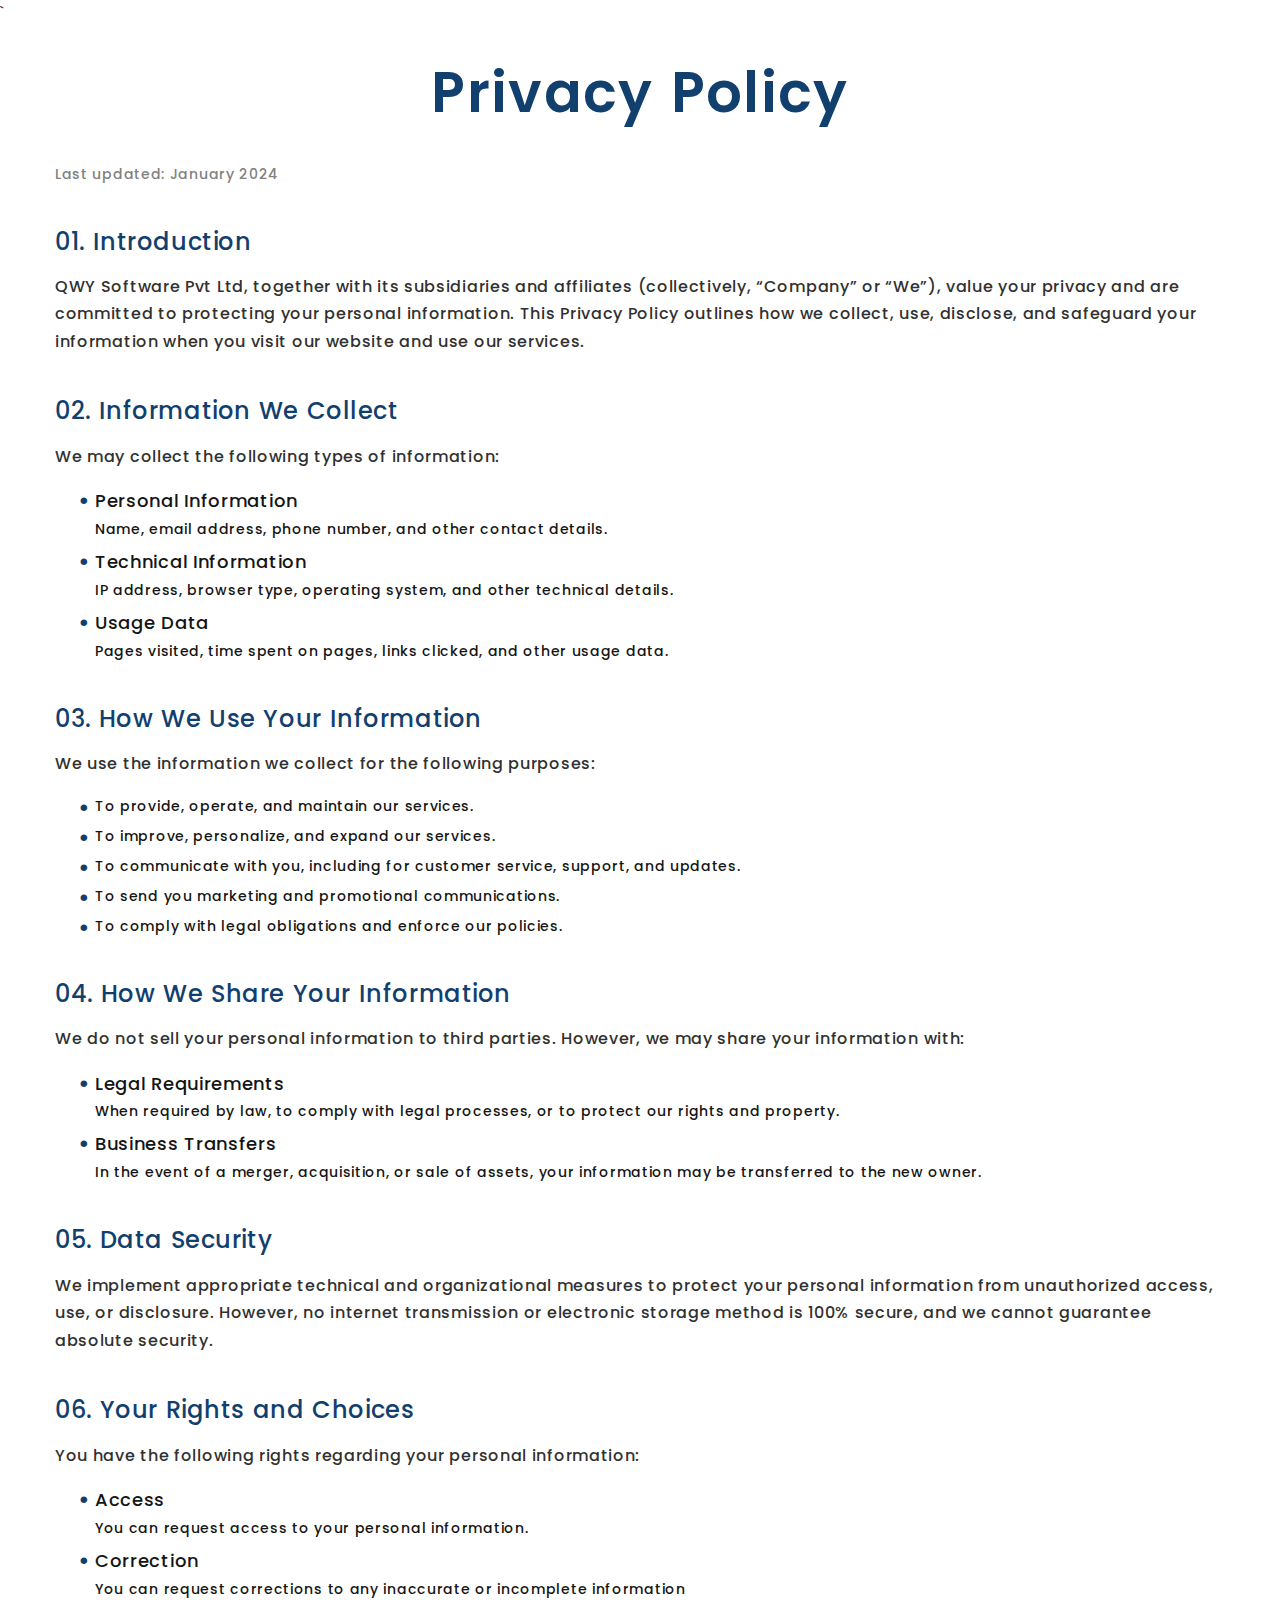
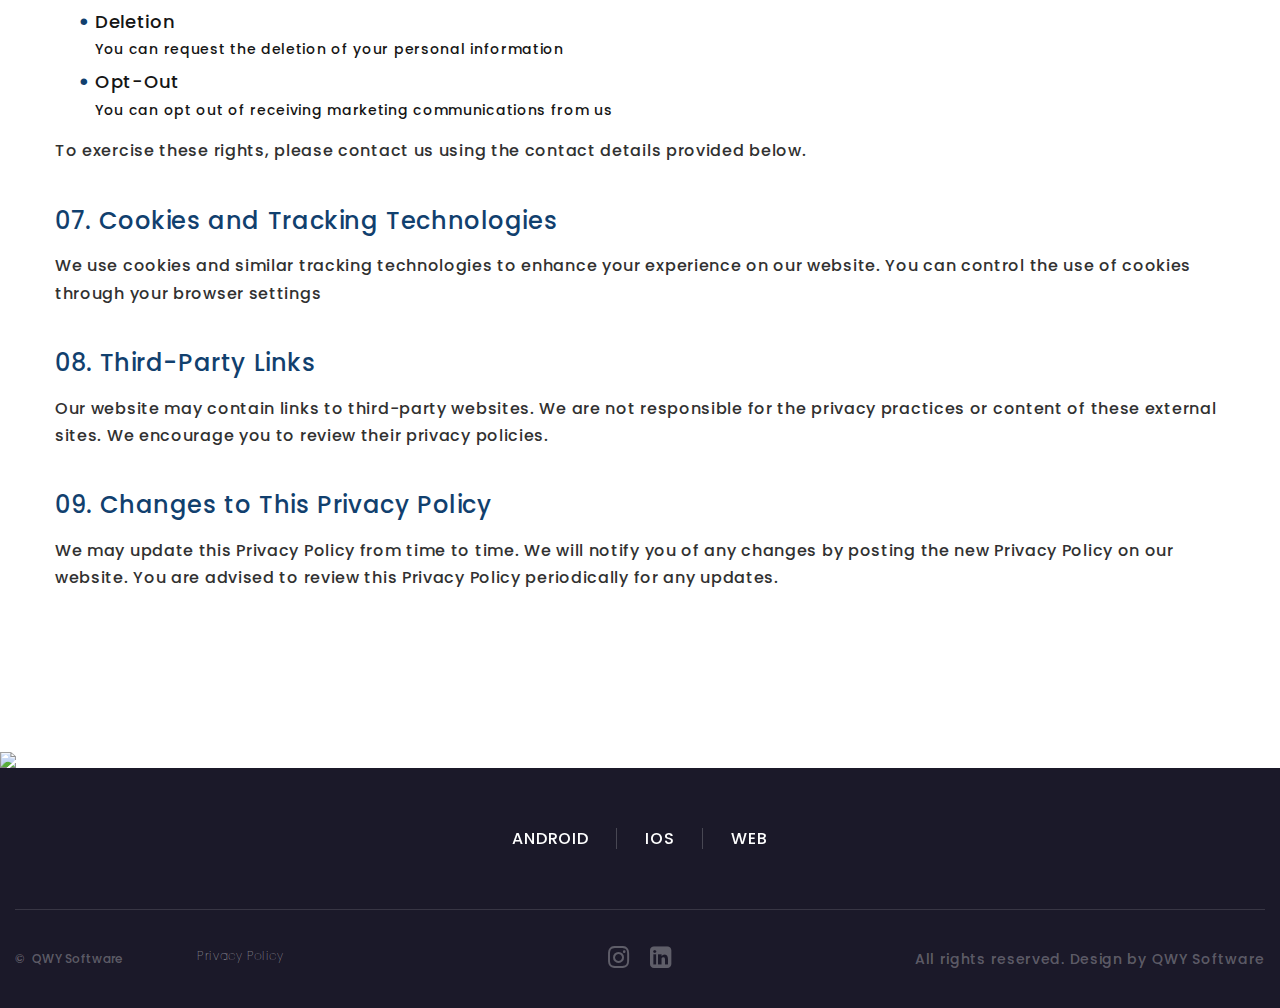
==== privacy_policy.html @ 1284432f "qwqer- Qwysoft website repo" ====
<head>
  <title>QWY Software</title>
  <meta name="format-detection" content="telephone=no">
  <meta name="viewport"
    content="width=device-width, height=device-height, initial-scale=1.0, maximum-scale=1.0, user-scalable=0">
  <meta http-equiv="X-UA-Compatible" content="IE=edge">
  <link rel="icon" href="images/icons/favicon.ico" type="image/x-icon">
  <meta charset="utf-8">
  <meta name="description"
    content="A leading software company in Trivandrum, Kerala, specializing in driver management software for efficient delivery applications. Trusted by QWQER India and delivering tailored solutions for your business.">
  `
  <meta name="keywords"
    content="Software Company in India,Software Company in Kerala, Software Company in Trivandrum, Software Company in Technopark, Software Company in Infopark, Qwy Technologies, Driver Management Software, Delivery Application Solutions, QWQER India, logistics software, efficient delivery management">
  <!-- Stylesheets-->
  <link rel="stylesheet" type="text/css"
    href="//fonts.googleapis.com/css?family=Poppins:400,500,600%7CTeko:300,400,500%7CMaven+Pro:500">
  <link rel="stylesheet" href="css/bootstrap.css">
  <link rel="stylesheet" href="css/fonts.css">
  <link rel="stylesheet" href="css/style.css">
  <link rel="stylesheet" href="css/privacy_policy.css">
  <script src="https://smtpjs.com/v3/smtp.js"></script>
  <base href="https://qwysoft.com/">

  <style>
    .ie-panel {
      display: none;
      background: #212121;
      padding: 10px 0;
      box-shadow: 3px 3px 5px 0 rgba(0, 0, 0, .3);
      clear: both;
      text-align: center;
      position: relative;
      z-index: 1;
    }

    html.ie-10 .ie-panel,
    html.lt-ie-10 .ie-panel {
      display: block;
    }
  </style>
</head>

<body>
  <div class="ie-panel"><a><img src="images/icons/Q.png" height="42" width="820" alt="QWYSoft"></a></div>
  <header class="section page-header">
    <!-- RD Navbar-->
    <div class="rd-navbar-wrap">
      <nav class="rd-navbar rd-navbar-classic" data-layout="rd-navbar-fixed" data-sm-layout="rd-navbar-fixed"
        data-md-layout="rd-navbar-fixed" data-md-device-layout="rd-navbar-fixed" data-lg-layout="rd-navbar-static"
        data-lg-device-layout="rd-navbar-fixed" data-xl-layout="rd-navbar-static"
        data-xl-device-layout="rd-navbar-static" data-xxl-layout="rd-navbar-static"
        data-xxl-device-layout="rd-navbar-static" data-lg-stick-up-offset="46px" data-xl-stick-up-offset="46px"
        data-xxl-stick-up-offset="46px" data-lg-stick-up="true" data-xl-stick-up="true" data-xxl-stick-up="true">
        <div class="rd-navbar-main-outer">
          <div class="rd-navbar-main">
            <!-- RD Navbar Panel-->
            <div class="rd-navbar-panel">
              <!-- RD Navbar Toggle-->
              <button class="rd-navbar-toggle" data-rd-navbar-toggle=".rd-navbar-nav-wrap"><span></span></button>
              <!-- RD Navbar Brand-->
              <div class="rd-navbar-brand"><a class="brand" href="https://qwysoft.com/"><img src="images/qwysoft.png" alt=""
                    style="width: auto; height: 40px;" /></a></div>
            </div>
            <div class="rd-navbar-main-element">
              <div class="rd-navbar-nav-wrap">
                <!-- RD Navbar Share-->
                <!-- <div class="rd-navbar-share fl-bigmug-line-share27" data-rd-navbar-toggle=".rd-navbar-share-list">
                      <ul class="list-inline rd-navbar-share-list">
                        <li class="rd-navbar-share-list-item"><a class="icon fa fa-facebook" href="#"></a></li>
                        <li class="rd-navbar-share-list-item"><a class="icon fa fa-twitter" href="#"></a></li>
                        <li class="rd-navbar-share-list-item"><a class="icon fa fa-google-plus" href="#"></a></li>
                        <li class="rd-navbar-share-list-item"><a class="icon fa fa-instagram" href="#"></a></li>
                      </ul>
                    </div> -->
                <ul class="rd-navbar-nav">
                  <li class="rd-nav-item"><a class="rd-nav-link" href="#home">Home</a></li>
                  <li class="rd-nav-item"><a class="rd-nav-link" href="#services">Services</a></li>
                  <li class="rd-nav-item"><a class="rd-nav-link" href="#solutions">Solutions</a></li>
                  <!-- <li class="rd-nav-item"><a class="rd-nav-link" href="#team">Team</a></li> -->
                  <li class="rd-nav-item"><a class="rd-nav-link" href="#gallery">Gallery</a></li>
                  <li class="rd-nav-item"><a class="rd-nav-link" href="#contact-us">Contact us</a></li>
                </ul>
              </div>
            </div>
          </div>
        </div>
      </nav>
    </div>
  </header>

  <section id="privacy_policy" class="privacy_policy container">
    <div class="header">
      <h3> Privacy Policy</h3>
    </div>
    <div class="last_update">
      <p>Last updated: January 2024</p>
    </div>
    <div class="sub_content">
      <div class="sub_heading">
        <h3>01. Introduction</h3>
      </div>

      <div class="content_body">
        <p>QWY Software Pvt Ltd, together with its subsidiaries and affiliates (collectively, “Company” or “We”), value
          your privacy and are committed to protecting your personal information. This Privacy Policy outlines how we
          collect, use, disclose, and safeguard your information when you visit our website and use our services. </p>
      </div>
    </div>




    <div class="sub_content">
      <div class="sub_heading">
        <h3>02. Information We Collect</h3>
      </div>

      <div class="content_body">
        <p>We may collect the following types of information: </p>
        <ul class="custom-list">
          <li ><span class="li_head">Personal Information</span>
            <ul>
              <li>Name, email address, phone number, and other contact details.</li>
            </ul>
          </li>
          <li ><span class="li_head">Technical Information</span>
            <ul>
              <li>IP address, browser type, operating system, and other technical details.</li>
            </ul>
          </li>
          <li><span  class="li_head">Usage Data</span>
            <ul>
              <li>Pages visited, time spent on pages, links clicked, and other usage data.</li>
            </ul>
          </li>
        </ul>

      </div>
    </div>




    <div class="sub_content">
      <div class="sub_heading">
        <h3>03. How We Use Your Information </h3>
      </div>

      <div class="content_body">
        <p>We use the information we collect for the following purposes: </p>
        <ul class="custom-list">
          <li class="dot"> To provide, operate, and maintain our services. 
          </li>
          <li class="dot">To improve, personalize, and expand our services. 
          </li>
          <li class="dot">To communicate with you, including for customer service, support, and updates. 
          </li>
          <li class="dot">
            To send you marketing and promotional communications. 
          </li>
          <li class="dot">
            To comply with legal obligations and enforce our policies. 
          </li>
        </ul>

      </div>
    </div>

    <div class="sub_content">
      <div class="sub_heading">
        <h3>04. How We Share Your Information </h3>
      </div>

      <div class="content_body">
        <p>We do not sell your personal information to third parties. However, we may share your information with:  </p>
        <ul class="custom-list">
          <li><span class="li_head">Legal Requirements</span>
            <ul>
              <li>When required by law, to comply with legal processes, or to protect our rights and property. </li>
            </ul>
          </li>
          <li><span class="li_head">Business Transfers</span>
            <ul>
              <li>In the event of a merger, acquisition, or sale of assets, your information may be transferred to the
                new owner.</li>
            </ul>
          </li>
        </ul>

      </div>
    </div>


    <div class="sub_content">
      <div class="sub_heading">
        <h3>05. Data Security</h3>
      </div>

      <div class="content_body">
        <p>We implement appropriate technical and organizational measures to protect your personal information from
          unauthorized access, use, or disclosure. However, no internet transmission or electronic storage method is
          100% secure, and we cannot guarantee absolute security.  </p>
      </div>
    </div>

    <div class="sub_content">
      <div class="sub_heading">
        <h3>06. Your Rights and Choices </h3>
      </div>

      <div class="content_body">
        <p>You have the following rights regarding your personal information:  </p>
        <ul class="custom-list">
          <li><span class="li_head">Access</span>
            <ul>
              <li>You can request access to your personal information. </li>
            </ul>
          </li>
          <li><span class="li_head">Correction</span>
            <ul>
              <li>You can request corrections to any inaccurate or incomplete information</li>
            </ul>
          </li>

          <li><span class="li_head">Deletion</span>
            <ul>
              <li>You can request the deletion of your personal information</li>
            </ul>
          </li>

          <li><span class="li_head">Opt-Out</span>
            <ul>
              <li>You can opt out of receiving marketing communications from us</li>
            </ul>
          </li>
        </ul>
        <p>To exercise these rights, please contact us using the contact details provided below.  </p>


      </div>
    </div>

    <div class="sub_content">
      <div class="sub_heading">
        <h3>07. Cookies and Tracking Technologies</h3>
      </div>

      <div class="content_body">
        <p>We use cookies and similar tracking technologies to enhance your experience on our website. You can control
          the use of cookies through your browser settings </p>
      </div>
    </div>

    <div class="sub_content">
      <div class="sub_heading">
        <h3>08. Third-Party Links</h3>
      </div>

      <div class="content_body">
        <p>Our website may contain links to third-party websites. We are not responsible for the privacy practices or
          content of these external sites. We encourage you to review their privacy policies. </p>
      </div>
    </div>

    <div class="sub_content">
      <div class="sub_heading">
        <h3>09. Changes to This Privacy Policy </h3>
      </div>

      <div class="content_body">
        <p>We may update this Privacy Policy from time to time. We will notify you of any changes by posting the new
          Privacy Policy on our website. You are advised to review this Privacy Policy periodically for any updates.</p>
      </div>
    </div>
  </section>


















  <!-- RD Google Map-->
  <section class="section section-fluid mar">
    <!-- Google Map-->
    <section class="section mar">
      <div class="google-map-container" data-center="6036 Richmond hwy., Alexandria, VA, 2230" data-zoom="5"
        data-styles="[{&quot;featureType&quot;:&quot;administrative&quot;,&quot;elementType&quot;:&quot;labels.text.fill&quot;,&quot;stylers&quot;:[{&quot;color&quot;:&quot;#444444&quot;}]},{&quot;featureType&quot;:&quot;landscape&quot;,&quot;elementType&quot;:&quot;all&quot;,&quot;stylers&quot;:[{&quot;color&quot;:&quot;#f2f2f2&quot;}]},{&quot;featureType&quot;:&quot;poi&quot;,&quot;elementType&quot;:&quot;all&quot;,&quot;stylers&quot;:[{&quot;visibility&quot;:&quot;off&quot;}]},{&quot;featureType&quot;:&quot;poi.business&quot;,&quot;elementType&quot;:&quot;geometry.fill&quot;,&quot;stylers&quot;:[{&quot;visibility&quot;:&quot;on&quot;}]},{&quot;featureType&quot;:&quot;road&quot;,&quot;elementType&quot;:&quot;all&quot;,&quot;stylers&quot;:[{&quot;saturation&quot;:-100},{&quot;lightness&quot;:45}]},{&quot;featureType&quot;:&quot;road.highway&quot;,&quot;elementType&quot;:&quot;all&quot;,&quot;stylers&quot;:[{&quot;visibility&quot;:&quot;simplified&quot;}]},{&quot;featureType&quot;:&quot;road.arterial&quot;,&quot;elementType&quot;:&quot;labels.icon&quot;,&quot;stylers&quot;:[{&quot;visibility&quot;:&quot;off&quot;}]},{&quot;featureType&quot;:&quot;transit&quot;,&quot;elementType&quot;:&quot;all&quot;,&quot;stylers&quot;:[{&quot;visibility&quot;:&quot;off&quot;}]},{&quot;featureType&quot;:&quot;water&quot;,&quot;elementType&quot;:&quot;all&quot;,&quot;stylers&quot;:[{&quot;color&quot;:&quot;#b4d4e1&quot;},{&quot;visibility&quot;:&quot;on&quot;}]}]">
        <!-- <div class="google-map"></div> -->
        <ul class="google-map-markers">
          <img src="./images/solutions/map.png">
          <!-- <li data-location="6036 Richmond hwy., Alexandria, VA, 2230" data-description="6036 Richmond hwy., Alexandria, VA, 2230" data-icon="images/gmap_marker.png" data-icon-active="images/gmap_marker_active.png"></li> -->
        </ul>
      </div>
    </section>
  </section>


  <!-- Page Footer-->
  <footer class="section section-fluid footer-minimal context-dark">
    <div class="bg-gray-15">
      <div class="container-fluid">
        <div class="footer-minimal-inset oh">
          <ul class="footer-list-category-2">
            <li><a href="https://play.google.com/store/apps/details?id=com.qwqer.customer&pcampaignid=web_share"
                target="_blank">Android</a></li>
            <li><a href="https://apps.apple.com/in/app/qwqer-delivery-service/id1521263515" target="_blank">IOS</a></li>
            <li><a href="https://customer.qwqer.in/home" target="_blank">WEB</a></li>
          </ul>
        </div>
        <div class="footer-minimal-bottom-panel text-sm-left">
          <div class="row row-10 align-items-md-center">
            <div class="col-sm-6 col-md-4 text-sm-right text-md-center">
              <div>
                <ul class="list-inline list-inline-sm footer-social-list-2">
                  <!-- <li><a class="icon fa fa-facebook" href="#"></a></li> -->
                  <!-- <li><a class="icon fa fa-twitter" href="#"></a></li> -->
                  <!-- <li><a class="icon fa fa-google-plus" href="#"></a></li> -->
                  <li><a class="icon fa fa-instagram" href="https://www.instagram.com/qwy_software/?hl=en"
                      style="font-size: 25px;" target="_blank"></a></li>
                  <li><a class="icon fa fa-linkedin-square"
                      href="https://www.linkedin.com/company/qwy-software-pvt-ltd/" style="font-size: 25px;"
                      target="_blank"></a></li>
                </ul>
              </div>
            </div>
            <div class="col-sm-6 col-md-4 order-sm-first ">
              <!-- Rights-->
              <div class="d-flex polic">
                <p class="rights min_wid"><span>&copy;&nbsp;</span><span class="copyright-year"></span> <span>QWY
                    Software</span>
                </p>
                <a href="#privacy_policy" class="policy min_wid"> <span>Privacy Policy</span>
                </a>
              </div>
            </div>
            <div class="col-sm-6 col-md-4 text-md-right"><span>All rights reserved.</span> <span>Design&nbsp;by&nbsp;<a
                  href="">QWY Software</a></span>
            </div>
          </div>
        </div>
      </div>
    </div>
  </footer>

  <div class="modal fade" id="modalCta" tabindex="-1" role="dialog" aria-hidden="true">
    <div class="modal-dialog" role="document">
      <div class="modal-content">
        <div class="modal-header">
          <h4>Contact Us</h4>
          <button class="close" type="button" data-dismiss="modal" aria-label="Close"><span
              aria-hidden="true">×</span></button>
        </div>
        <div class="modal-body">
          <form class="rd-form rd-form-variant-2 rd-mailform" data-form-output="form-output-global"
            data-form-type="contact-modal" method="post" action="bat/rd-mailform.php">
            <div class="row row-14 gutters-14">
              <div class="col-12">
                <div class="form-wrap">
                  <input class="form-input" id="contact-modal-name" type="text" name="name"
                    data-constraints="@Required">
                  <label class="form-label" for="contact-modal-name">Your Name</label>
                </div>
              </div>
              <div class="col-12">
                <div class="form-wrap">
                  <input class="form-input" id="contact-modal-email" type="email" name="email"
                    data-constraints="@Email @Required">
                  <label class="form-label" for="contact-modal-email">E-mail</label>
                </div>
              </div>
              <div class="col-12">
                <div class="form-wrap">
                  <input class="form-input" id="contact-modal-phone" type="text" name="phone"
                    data-constraints="@Numeric">
                  <label class="form-label" for="contact-modal-phone">Phone</label>
                </div>
              </div>
              <div class="col-12">
                <div class="form-wrap">
                  <label class="form-label" for="contact-modal-message">Message</label>
                  <textarea class="form-input textarea-lg" id="contact-modal-message" name="message"
                    data-constraints="@Required"></textarea>
                </div>
              </div>
            </div>
            <button class="button button-primary button-pipaluk" type="submit">Send Message</button>
          </form>
        </div>
      </div>
    </div>
  </div>
  </div>

  <!-- Global Mailform Output-->
  <div class="snackbars" id="form-output-global"></div>
  <!-- Javascript-->
  <script src="js/core.min.js"></script>
  <script src="js/script.js"></script>
</body>
---- css/fonts.css ----
/*
*
* Fonts
*//*
*
* Font Awesome Icons 4.7.0
* --------------------------------------------------
*/@font-face {	font-family: 'FontAwesome';	src: url("../fonts/fontawesome-webfont.eot?v=4.7.0");	src: url("../fonts/fontawesome-webfont.eot?#iefix&v=4.7.0") format("embedded-opentype"), url("../fonts/fontawesome-webfont.woff2?v=4.7.0") format("woff2"), url("../fonts/fontawesome-webfont.woff?v=4.7.0") format("woff"), url("../fonts/fontawesome-webfont.ttf?v=4.7.0") format("truetype"), url("../fonts/fontawesome-webfont.svg?v=4.7.0#fontawesomeregular") format("svg");	font-weight: normal;	font-style: normal;}.fa {	display: inline-block;	font-family: 'FontAwesome';	font-size: inherit;	text-rendering: auto;	-webkit-font-smoothing: antialiased;	-moz-osx-font-smoothing: grayscale;}[class*='fa-']:before {	font-weight: 400;	font-family: 'FontAwesome';}/* makes the font 33% larger relative to the icon container */.fa-lg {	font-size: 1.33333333em;	line-height: 0.75em;	vertical-align: -15%;}.fa-2x {	font-size: 2em;}.fa-3x {	font-size: 3em;}.fa-4x {	font-size: 4em;}.fa-5x {	font-size: 5em;}.fa-fw {	width: 1.28571429em;	text-align: center;}.fa-ul {	padding-left: 0;	margin-left: 2.14285714em;	list-style-type: none;}.fa-ul > li {	position: relative;}.fa-li {	position: absolute;	left: -2.14285714em;	width: 2.14285714em;	top: 0.14285714em;	text-align: center;}.fa-li.fa-lg {	left: -1.85714286em;}.fa-border {	padding: .2em .25em .15em;	border: solid 0.08em #eeeeee;	border-radius: .1em;}.fa-pull-left {	float: left;}.fa-pull-right {	float: right;}.fa.fa-pull-left {	margin-right: .3em;}.fa.fa-pull-right {	margin-left: .3em;}/* Deprecated as of 4.4.0 */.pull-right {	float: right;}.pull-left {	float: left;}.fa.pull-left {	margin-right: .3em;}.fa.pull-right {	margin-left: .3em;}.fa-spin {	-webkit-animation: fa-spin 2s infinite linear;	animation: fa-spin 2s infinite linear;}.fa-pulse {	-webkit-animation: fa-spin 1s infinite steps(8);	animation: fa-spin 1s infinite steps(8);}@-webkit-keyframes fa-spin {	0% {		-webkit-transform: rotate(0deg);		transform: rotate(0deg);	}	100% {		-webkit-transform: rotate(359deg);		transform: rotate(359deg);	}}@keyframes fa-spin {	0% {		-webkit-transform: rotate(0deg);		transform: rotate(0deg);	}	100% {		-webkit-transform: rotate(359deg);		transform: rotate(359deg);	}}.fa-rotate-90 {	-ms-filter: "progid:DXImageTransform.Microsoft.BasicImage(rotation=1)";	-webkit-transform: rotate(90deg);	-ms-transform: rotate(90deg);	transform: rotate(90deg);}.fa-rotate-180 {	-ms-filter: "progid:DXImageTransform.Microsoft.BasicImage(rotation=2)";	-webkit-transform: rotate(180deg);	-ms-transform: rotate(180deg);	transform: rotate(180deg);}.fa-rotate-270 {	-ms-filter: "progid:DXImageTransform.Microsoft.BasicImage(rotation=3)";	-webkit-transform: rotate(270deg);	-ms-transform: rotate(270deg);	transform: rotate(270deg);}.fa-flip-horizontal {	-ms-filter: "progid:DXImageTransform.Microsoft.BasicImage(rotation=0, mirror=1)";	-webkit-transform: scale(-1, 1);	-ms-transform: scale(-1, 1);	transform: scale(-1, 1);}.fa-flip-vertical {	-ms-filter: "progid:DXImageTransform.Microsoft.BasicImage(rotation=2, mirror=1)";	-webkit-transform: scale(1, -1);	-ms-transform: scale(1, -1);	transform: scale(1, -1);}:root .fa-rotate-90,:root .fa-rotate-180,:root .fa-rotate-270,:root .fa-flip-horizontal,:root .fa-flip-vertical {	filter: none;}.fa-stack {	position: relative;	display: inline-block;	width: 2em;	height: 2em;	line-height: 2em;	vertical-align: middle;}.fa-stack-1x,.fa-stack-2x {	position: absolute;	left: 0;	width: 100%;	text-align: center;}.fa-stack-1x {	line-height: inherit;}.fa-stack-2x {	font-size: 2em;}.fa-inverse {	color: #ffffff;}/* Font Awesome uses the Unicode Private Use Area (PUA) to ensure screen
   readers do not read off random characters that represent icons */.fa-glass:before {	content: "\f000";}.fa-music:before {	content: "\f001";}.fa-search:before {	content: "\f002";}.fa-envelope-o:before {	content: "\f003";}.fa-heart:before {	content: "\f004";}.fa-star:before {	content: "\f005";}.fa-star-o:before {	content: "\f006";}.fa-user:before {	content: "\f007";}.fa-film:before {	content: "\f008";}.fa-th-large:before {	content: "\f009";}.fa-th:before {	content: "\f00a";}.fa-th-list:before {	content: "\f00b";}.fa-check:before {	content: "\f00c";}.fa-remove:before,.fa-close:before,.fa-times:before {	content: "\f00d";}.fa-search-plus:before {	content: "\f00e";}.fa-search-minus:before {	content: "\f010";}.fa-power-off:before {	content: "\f011";}.fa-signal:before {	content: "\f012";}.fa-gear:before,.fa-cog:before {	content: "\f013";}.fa-trash-o:before {	content: "\f014";}.fa-home:before {	content: "\f015";}.fa-file-o:before {	content: "\f016";}.fa-clock-o:before {	content: "\f017";}.fa-road:before {	content: "\f018";}.fa-download:before {	content: "\f019";}.fa-arrow-circle-o-down:before {	content: "\f01a";}.fa-arrow-circle-o-up:before {	content: "\f01b";}.fa-inbox:before {	content: "\f01c";}.fa-play-circle-o:before {	content: "\f01d";}.fa-rotate-right:before,.fa-repeat:before {	content: "\f01e";}.fa-refresh:before {	content: "\f021";}.fa-list-alt:before {	content: "\f022";}.fa-lock:before {	content: "\f023";}.fa-flag:before {	content: "\f024";}.fa-headphones:before {	content: "\f025";}.fa-volume-off:before {	content: "\f026";}.fa-volume-down:before {	content: "\f027";}.fa-volume-up:before {	content: "\f028";}.fa-qrcode:before {	content: "\f029";}.fa-barcode:before {	content: "\f02a";}.fa-tag:before {	content: "\f02b";}.fa-tags:before {	content: "\f02c";}.fa-book:before {	content: "\f02d";}.fa-bookmark:before {	content: "\f02e";}.fa-print:before {	content: "\f02f";}.fa-camera:before {	content: "\f030";}.fa-font:before {	content: "\f031";}.fa-bold:before {	content: "\f032";}.fa-italic:before {	content: "\f033";}.fa-text-height:before {	content: "\f034";}.fa-text-width:before {	content: "\f035";}.fa-align-left:before {	content: "\f036";}.fa-align-center:before {	content: "\f037";}.fa-align-right:before {	content: "\f038";}.fa-align-justify:before {	content: "\f039";}.fa-list:before {	content: "\f03a";}.fa-dedent:before,.fa-outdent:before {	content: "\f03b";}.fa-indent:before {	content: "\f03c";}.fa-video-camera:before {	content: "\f03d";}.fa-photo:before,.fa-image:before,.fa-picture-o:before {	content: "\f03e";}.fa-pencil:before {	content: "\f040";}.fa-map-marker:before {	content: "\f041";}.fa-adjust:before {	content: "\f042";}.fa-tint:before {	content: "\f043";}.fa-edit:before,.fa-pencil-square-o:before {	content: "\f044";}.fa-share-square-o:before {	content: "\f045";}.fa-check-square-o:before {	content: "\f046";}.fa-arrows:before {	content: "\f047";}.fa-step-backward:before {	content: "\f048";}.fa-fast-backward:before {	content: "\f049";}.fa-backward:before {	content: "\f04a";}.fa-play:before {	content: "\f04b";}.fa-pause:before {	content: "\f04c";}.fa-stop:before {	content: "\f04d";}.fa-forward:before {	content: "\f04e";}.fa-fast-forward:before {	content: "\f050";}.fa-step-forward:before {	content: "\f051";}.fa-eject:before {	content: "\f052";}.fa-chevron-left:before {	content: "\f053";}.fa-chevron-right:before {	content: "\f054";}.fa-plus-circle:before {	content: "\f055";}.fa-minus-circle:before {	content: "\f056";}.fa-times-circle:before {	content: "\f057";}.fa-check-circle:before {	content: "\f058";}.fa-question-circle:before {	content: "\f059";}.fa-info-circle:before {	content: "\f05a";}.fa-crosshairs:before {	content: "\f05b";}.fa-times-circle-o:before {	content: "\f05c";}.fa-check-circle-o:before {	content: "\f05d";}.fa-ban:before {	content: "\f05e";}.fa-arrow-left:before {	content: "\f060";}.fa-arrow-right:before {	content: "\f061";}.fa-arrow-up:before {	content: "\f062";}.fa-arrow-down:before {	content: "\f063";}.fa-mail-forward:before,.fa-share:before {	content: "\f064";}.fa-expand:before {	content: "\f065";}.fa-compress:before {	content: "\f066";}.fa-plus:before {	content: "\f067";}.fa-minus:before {	content: "\f068";}.fa-asterisk:before {	content: "\f069";}.fa-exclamation-circle:before {	content: "\f06a";}.fa-gift:before {	content: "\f06b";}.fa-leaf:before {	content: "\f06c";}.fa-fire:before {	content: "\f06d";}.fa-eye:before {	content: "\f06e";}.fa-eye-slash:before {	content: "\f070";}.fa-warning:before,.fa-exclamation-triangle:before {	content: "\f071";}.fa-plane:before {	content: "\f072";}.fa-calendar:before {	content: "\f073";}.fa-random:before {	content: "\f074";}.fa-comment:before {	content: "\f075";}.fa-magnet:before {	content: "\f076";}.fa-chevron-up:before {	content: "\f077";}.fa-chevron-down:before {	content: "\f078";}.fa-retweet:before {	content: "\f079";}.fa-shopping-cart:before {	content: "\f07a";}.fa-folder:before {	content: "\f07b";}.fa-folder-open:before {	content: "\f07c";}.fa-arrows-v:before {	content: "\f07d";}.fa-arrows-h:before {	content: "\f07e";}.fa-bar-chart-o:before,.fa-bar-chart:before {	content: "\f080";}.fa-twitter-square:before {	content: "\f081";}.fa-facebook-square:before {	content: "\f082";}.fa-camera-retro:before {	content: "\f083";}.fa-key:before {	content: "\f084";}.fa-gears:before,.fa-cogs:before {	content: "\f085";}.fa-comments:before {	content: "\f086";}.fa-thumbs-o-up:before {	content: "\f087";}.fa-thumbs-o-down:before {	content: "\f088";}.fa-star-half:before {	content: "\f089";}.fa-heart-o:before {	content: "\f08a";}.fa-sign-out:before {	content: "\f08b";}.fa-linkedin-square:before {	content: "\f08c";}.fa-thumb-tack:before {	content: "\f08d";}.fa-external-link:before {	content: "\f08e";}.fa-sign-in:before {	content: "\f090";}.fa-trophy:before {	content: "\f091";}.fa-github-square:before {	content: "\f092";}.fa-upload:before {	content: "\f093";}.fa-lemon-o:before {	content: "\f094";}.fa-phone:before {	content: "\f095";}.fa-square-o:before {	content: "\f096";}.fa-bookmark-o:before {	content: "\f097";}.fa-phone-square:before {	content: "\f098";}.fa-twitter:before {	content: "\f099";}.fa-facebook-f:before,.fa-facebook:before {	content: "\f09a";}.fa-github:before {	content: "\f09b";}.fa-unlock:before {	content: "\f09c";}.fa-credit-card:before {	content: "\f09d";}.fa-feed:before,.fa-rss:before {	content: "\f09e";}.fa-hdd-o:before {	content: "\f0a0";}.fa-bullhorn:before {	content: "\f0a1";}.fa-bell:before {	content: "\f0f3";}.fa-certificate:before {	content: "\f0a3";}.fa-hand-o-right:before {	content: "\f0a4";}.fa-hand-o-left:before {	content: "\f0a5";}.fa-hand-o-up:before {	content: "\f0a6";}.fa-hand-o-down:before {	content: "\f0a7";}.fa-arrow-circle-left:before {	content: "\f0a8";}.fa-arrow-circle-right:before {	content: "\f0a9";}.fa-arrow-circle-up:before {	content: "\f0aa";}.fa-arrow-circle-down:before {	content: "\f0ab";}.fa-globe:before {	content: "\f0ac";}.fa-wrench:before {	content: "\f0ad";}.fa-tasks:before {	content: "\f0ae";}.fa-filter:before {	content: "\f0b0";}.fa-briefcase:before {	content: "\f0b1";}.fa-arrows-alt:before {	content: "\f0b2";}.fa-group:before,.fa-users:before {	content: "\f0c0";}.fa-chain:before,.fa-link:before {	content: "\f0c1";}.fa-cloud:before {	content: "\f0c2";}.fa-flask:before {	content: "\f0c3";}.fa-cut:before,.fa-scissors:before {	content: "\f0c4";}.fa-copy:before,.fa-files-o:before {	content: "\f0c5";}.fa-paperclip:before {	content: "\f0c6";}.fa-save:before,.fa-floppy-o:before {	content: "\f0c7";}.fa-square:before {	content: "\f0c8";}.fa-navicon:before,.fa-reorder:before,.fa-bars:before {	content: "\f0c9";}.fa-list-ul:before {	content: "\f0ca";}.fa-list-ol:before {	content: "\f0cb";}.fa-strikethrough:before {	content: "\f0cc";}.fa-underline:before {	content: "\f0cd";}.fa-table:before {	content: "\f0ce";}.fa-magic:before {	content: "\f0d0";}.fa-truck:before {	content: "\f0d1";}.fa-pinterest:before {	content: "\f0d2";}.fa-pinterest-square:before {	content: "\f0d3";}.fa-google-plus-square:before {	content: "\f0d4";}.fa-google-plus:before {	content: "\f0d5";}.fa-money:before {	content: "\f0d6";}.fa-caret-down:before {	content: "\f0d7";}.fa-caret-up:before {	content: "\f0d8";}.fa-caret-left:before {	content: "\f0d9";}.fa-caret-right:before {	content: "\f0da";}.fa-columns:before {	content: "\f0db";}.fa-unsorted:before,.fa-sort:before {	content: "\f0dc";}.fa-sort-down:before,.fa-sort-desc:before {	content: "\f0dd";}.fa-sort-up:before,.fa-sort-asc:before {	content: "\f0de";}.fa-envelope:before {	content: "\f0e0";}.fa-linkedin:before {	content: "\f0e1";}.fa-rotate-left:before,.fa-undo:before {	content: "\f0e2";}.fa-legal:before,.fa-gavel:before {	content: "\f0e3";}.fa-dashboard:before,.fa-tachometer:before {	content: "\f0e4";}.fa-comment-o:before {	content: "\f0e5";}.fa-comments-o:before {	content: "\f0e6";}.fa-flash:before,.fa-bolt:before {	content: "\f0e7";}.fa-sitemap:before {	content: "\f0e8";}.fa-umbrella:before {	content: "\f0e9";}.fa-paste:before,.fa-clipboard:before {	content: "\f0ea";}.fa-lightbulb-o:before {	content: "\f0eb";}.fa-exchange:before {	content: "\f0ec";}.fa-cloud-download:before {	content: "\f0ed";}.fa-cloud-upload:before {	content: "\f0ee";}.fa-user-md:before {	content: "\f0f0";}.fa-stethoscope:before {	content: "\f0f1";}.fa-suitcase:before {	content: "\f0f2";}.fa-bell-o:before {	content: "\f0a2";}.fa-coffee:before {	content: "\f0f4";}.fa-cutlery:before {	content: "\f0f5";}.fa-file-text-o:before {	content: "\f0f6";}.fa-building-o:before {	content: "\f0f7";}.fa-hospital-o:before {	content: "\f0f8";}.fa-ambulance:before {	content: "\f0f9";}.fa-medkit:before {	content: "\f0fa";}.fa-fighter-jet:before {	content: "\f0fb";}.fa-beer:before {	content: "\f0fc";}.fa-h-square:before {	content: "\f0fd";}.fa-plus-square:before {	content: "\f0fe";}.fa-angle-double-left:before {	content: "\f100";}.fa-angle-double-right:before {	content: "\f101";}.fa-angle-double-up:before {	content: "\f102";}.fa-angle-double-down:before {	content: "\f103";}.fa-angle-left:before {	content: "\f104";}.fa-angle-right:before {	content: "\f105";}.fa-angle-up:before {	content: "\f106";}.fa-angle-down:before {	content: "\f107";}.fa-desktop:before {	content: "\f108";}.fa-laptop:before {	content: "\f109";}.fa-tablet:before {	content: "\f10a";}.fa-mobile-phone:before,.fa-mobile:before {	content: "\f10b";}.fa-circle-o:before {	content: "\f10c";}.fa-quote-left:before {	content: "\f10d";}.fa-quote-right:before {	content: "\f10e";}.fa-spinner:before {	content: "\f110";}.fa-circle:before {	content: "\f111";}.fa-mail-reply:before,.fa-reply:before {	content: "\f112";}.fa-github-alt:before {	content: "\f113";}.fa-folder-o:before {	content: "\f114";}.fa-folder-open-o:before {	content: "\f115";}.fa-smile-o:before {	content: "\f118";}.fa-frown-o:before {	content: "\f119";}.fa-meh-o:before {	content: "\f11a";}.fa-gamepad:before {	content: "\f11b";}.fa-keyboard-o:before {	content: "\f11c";}.fa-flag-o:before {	content: "\f11d";}.fa-flag-checkered:before {	content: "\f11e";}.fa-terminal:before {	content: "\f120";}.fa-code:before {	content: "\f121";}.fa-mail-reply-all:before,.fa-reply-all:before {	content: "\f122";}.fa-star-half-empty:before,.fa-star-half-full:before,.fa-star-half-o:before {	content: "\f123";}.fa-location-arrow:before {	content: "\f124";}.fa-crop:before {	content: "\f125";}.fa-code-fork:before {	content: "\f126";}.fa-unlink:before,.fa-chain-broken:before {	content: "\f127";}.fa-question:before {	content: "\f128";}.fa-info:before {	content: "\f129";}.fa-exclamation:before {	content: "\f12a";}.fa-superscript:before {	content: "\f12b";}.fa-subscript:before {	content: "\f12c";}.fa-eraser:before {	content: "\f12d";}.fa-puzzle-piece:before {	content: "\f12e";}.fa-microphone:before {	content: "\f130";}.fa-microphone-slash:before {	content: "\f131";}.fa-shield:before {	content: "\f132";}.fa-calendar-o:before {	content: "\f133";}.fa-fire-extinguisher:before {	content: "\f134";}.fa-rocket:before {	content: "\f135";}.fa-maxcdn:before {	content: "\f136";}.fa-chevron-circle-left:before {	content: "\f137";}.fa-chevron-circle-right:before {	content: "\f138";}.fa-chevron-circle-up:before {	content: "\f139";}.fa-chevron-circle-down:before {	content: "\f13a";}.fa-html5:before {	content: "\f13b";}.fa-css3:before {	content: "\f13c";}.fa-anchor:before {	content: "\f13d";}.fa-unlock-alt:before {	content: "\f13e";}.fa-bullseye:before {	content: "\f140";}.fa-ellipsis-h:before {	content: "\f141";}.fa-ellipsis-v:before {	content: "\f142";}.fa-rss-square:before {	content: "\f143";}.fa-play-circle:before {	content: "\f144";}.fa-ticket:before {	content: "\f145";}.fa-minus-square:before {	content: "\f146";}.fa-minus-square-o:before {	content: "\f147";}.fa-level-up:before {	content: "\f148";}.fa-level-down:before {	content: "\f149";}.fa-check-square:before {	content: "\f14a";}.fa-pencil-square:before {	content: "\f14b";}.fa-external-link-square:before {	content: "\f14c";}.fa-share-square:before {	content: "\f14d";}.fa-compass:before {	content: "\f14e";}.fa-toggle-down:before,.fa-caret-square-o-down:before {	content: "\f150";}.fa-toggle-up:before,.fa-caret-square-o-up:before {	content: "\f151";}.fa-toggle-right:before,.fa-caret-square-o-right:before {	content: "\f152";}.fa-euro:before,.fa-eur:before {	content: "\f153";}.fa-gbp:before {	content: "\f154";}.fa-dollar:before,.fa-usd:before {	content: "\f155";}.fa-rupee:before,.fa-inr:before {	content: "\f156";}.fa-cny:before,.fa-rmb:before,.fa-yen:before,.fa-jpy:before {	content: "\f157";}.fa-ruble:before,.fa-rouble:before,.fa-rub:before {	content: "\f158";}.fa-won:before,.fa-krw:before {	content: "\f159";}.fa-bitcoin:before,.fa-btc:before {	content: "\f15a";}.fa-file:before {	content: "\f15b";}.fa-file-text:before {	content: "\f15c";}.fa-sort-alpha-asc:before {	content: "\f15d";}.fa-sort-alpha-desc:before {	content: "\f15e";}.fa-sort-amount-asc:before {	content: "\f160";}.fa-sort-amount-desc:before {	content: "\f161";}.fa-sort-numeric-asc:before {	content: "\f162";}.fa-sort-numeric-desc:before {	content: "\f163";}.fa-thumbs-up:before {	content: "\f164";}.fa-thumbs-down:before {	content: "\f165";}.fa-youtube-square:before {	content: "\f166";}.fa-youtube:before {	content: "\f167";}.fa-xing:before {	content: "\f168";}.fa-xing-square:before {	content: "\f169";}.fa-youtube-play:before {	content: "\f16a";}.fa-dropbox:before {	content: "\f16b";}.fa-stack-overflow:before {	content: "\f16c";}.fa-instagram:before {	content: "\f16d";}.fa-flickr:before {	content: "\f16e";}.fa-adn:before {	content: "\f170";}.fa-bitbucket:before {	content: "\f171";}.fa-bitbucket-square:before {	content: "\f172";}.fa-tumblr:before {	content: "\f173";}.fa-tumblr-square:before {	content: "\f174";}.fa-long-arrow-down:before {	content: "\f175";}.fa-long-arrow-up:before {	content: "\f176";}.fa-long-arrow-left:before {	content: "\f177";}.fa-long-arrow-right:before {	content: "\f178";}.fa-apple:before {	content: "\f179";}.fa-windows:before {	content: "\f17a";}.fa-android:before {	content: "\f17b";}.fa-linux:before {	content: "\f17c";}.fa-dribbble:before {	content: "\f17d";}.fa-skype:before {	content: "\f17e";}.fa-foursquare:before {	content: "\f180";}.fa-trello:before {	content: "\f181";}.fa-female:before {	content: "\f182";}.fa-male:before {	content: "\f183";}.fa-gittip:before,.fa-gratipay:before {	content: "\f184";}.fa-sun-o:before {	content: "\f185";}.fa-moon-o:before {	content: "\f186";}.fa-archive:before {	content: "\f187";}.fa-bug:before {	content: "\f188";}.fa-vk:before {	content: "\f189";}.fa-weibo:before {	content: "\f18a";}.fa-renren:before {	content: "\f18b";}.fa-pagelines:before {	content: "\f18c";}.fa-stack-exchange:before {	content: "\f18d";}.fa-arrow-circle-o-right:before {	content: "\f18e";}.fa-arrow-circle-o-left:before {	content: "\f190";}.fa-toggle-left:before,.fa-caret-square-o-left:before {	content: "\f191";}.fa-dot-circle-o:before {	content: "\f192";}.fa-wheelchair:before {	content: "\f193";}.fa-vimeo-square:before {	content: "\f194";}.fa-turkish-lira:before,.fa-try:before {	content: "\f195";}.fa-plus-square-o:before {	content: "\f196";}.fa-space-shuttle:before {	content: "\f197";}.fa-slack:before {	content: "\f198";}.fa-envelope-square:before {	content: "\f199";}.fa-wordpress:before {	content: "\f19a";}.fa-openid:before {	content: "\f19b";}.fa-institution:before,.fa-bank:before,.fa-university:before {	content: "\f19c";}.fa-mortar-board:before,.fa-graduation-cap:before {	content: "\f19d";}.fa-yahoo:before {	content: "\f19e";}.fa-google:before {	content: "\f1a0";}.fa-reddit:before {	content: "\f1a1";}.fa-reddit-square:before {	content: "\f1a2";}.fa-stumbleupon-circle:before {	content: "\f1a3";}.fa-stumbleupon:before {	content: "\f1a4";}.fa-delicious:before {	content: "\f1a5";}.fa-digg:before {	content: "\f1a6";}.fa-pied-piper-pp:before {	content: "\f1a7";}.fa-pied-piper-alt:before {	content: "\f1a8";}.fa-drupal:before {	content: "\f1a9";}.fa-joomla:before {	content: "\f1aa";}.fa-language:before {	content: "\f1ab";}.fa-fax:before {	content: "\f1ac";}.fa-building:before {	content: "\f1ad";}.fa-child:before {	content: "\f1ae";}.fa-paw:before {	content: "\f1b0";}.fa-spoon:before {	content: "\f1b1";}.fa-cube:before {	content: "\f1b2";}.fa-cubes:before {	content: "\f1b3";}.fa-behance:before {	content: "\f1b4";}.fa-behance-square:before {	content: "\f1b5";}.fa-steam:before {	content: "\f1b6";}.fa-steam-square:before {	content: "\f1b7";}.fa-recycle:before {	content: "\f1b8";}.fa-automobile:before,.fa-car:before {	content: "\f1b9";}.fa-cab:before,.fa-taxi:before {	content: "\f1ba";}.fa-tree:before {	content: "\f1bb";}.fa-spotify:before {	content: "\f1bc";}.fa-deviantart:before {	content: "\f1bd";}.fa-soundcloud:before {	content: "\f1be";}.fa-database:before {	content: "\f1c0";}.fa-file-pdf-o:before {	content: "\f1c1";}.fa-file-word-o:before {	content: "\f1c2";}.fa-file-excel-o:before {	content: "\f1c3";}.fa-file-powerpoint-o:before {	content: "\f1c4";}.fa-file-photo-o:before,.fa-file-picture-o:before,.fa-file-image-o:before {	content: "\f1c5";}.fa-file-zip-o:before,.fa-file-archive-o:before {	content: "\f1c6";}.fa-file-sound-o:before,.fa-file-audio-o:before {	content: "\f1c7";}.fa-file-movie-o:before,.fa-file-video-o:before {	content: "\f1c8";}.fa-file-code-o:before {	content: "\f1c9";}.fa-vine:before {	content: "\f1ca";}.fa-codepen:before {	content: "\f1cb";}.fa-jsfiddle:before {	content: "\f1cc";}.fa-life-bouy:before,.fa-life-buoy:before,.fa-life-saver:before,.fa-support:before,.fa-life-ring:before {	content: "\f1cd";}.fa-circle-o-notch:before {	content: "\f1ce";}.fa-ra:before,.fa-resistance:before,.fa-rebel:before {	content: "\f1d0";}.fa-ge:before,.fa-empire:before {	content: "\f1d1";}.fa-git-square:before {	content: "\f1d2";}.fa-git:before {	content: "\f1d3";}.fa-y-combinator-square:before,.fa-yc-square:before,.fa-hacker-news:before {	content: "\f1d4";}.fa-tencent-weibo:before {	content: "\f1d5";}.fa-qq:before {	content: "\f1d6";}.fa-wechat:before,.fa-weixin:before {	content: "\f1d7";}.fa-send:before,.fa-paper-plane:before {	content: "\f1d8";}.fa-send-o:before,.fa-paper-plane-o:before {	content: "\f1d9";}.fa-history:before {	content: "\f1da";}.fa-circle-thin:before {	content: "\f1db";}.fa-header:before {	content: "\f1dc";}.fa-paragraph:before {	content: "\f1dd";}.fa-sliders:before {	content: "\f1de";}.fa-share-alt:before {	content: "\f1e0";}.fa-share-alt-square:before {	content: "\f1e1";}.fa-bomb:before {	content: "\f1e2";}.fa-soccer-ball-o:before,.fa-futbol-o:before {	content: "\f1e3";}.fa-tty:before {	content: "\f1e4";}.fa-binoculars:before {	content: "\f1e5";}.fa-plug:before {	content: "\f1e6";}.fa-slideshare:before {	content: "\f1e7";}.fa-twitch:before {	content: "\f1e8";}.fa-yelp:before {	content: "\f1e9";}.fa-newspaper-o:before {	content: "\f1ea";}.fa-wifi:before {	content: "\f1eb";}.fa-calculator:before {	content: "\f1ec";}.fa-paypal:before {	content: "\f1ed";}.fa-google-wallet:before {	content: "\f1ee";}.fa-cc-visa:before {	content: "\f1f0";}.fa-cc-mastercard:before {	content: "\f1f1";}.fa-cc-discover:before {	content: "\f1f2";}.fa-cc-amex:before {	content: "\f1f3";}.fa-cc-paypal:before {	content: "\f1f4";}.fa-cc-stripe:before {	content: "\f1f5";}.fa-bell-slash:before {	content: "\f1f6";}.fa-bell-slash-o:before {	content: "\f1f7";}.fa-trash:before {	content: "\f1f8";}.fa-copyright:before {	content: "\f1f9";}.fa-at:before {	content: "\f1fa";}.fa-eyedropper:before {	content: "\f1fb";}.fa-paint-brush:before {	content: "\f1fc";}.fa-birthday-cake:before {	content: "\f1fd";}.fa-area-chart:before {	content: "\f1fe";}.fa-pie-chart:before {	content: "\f200";}.fa-line-chart:before {	content: "\f201";}.fa-lastfm:before {	content: "\f202";}.fa-lastfm-square:before {	content: "\f203";}.fa-toggle-off:before {	content: "\f204";}.fa-toggle-on:before {	content: "\f205";}.fa-bicycle:before {	content: "\f206";}.fa-bus:before {	content: "\f207";}.fa-ioxhost:before {	content: "\f208";}.fa-angellist:before {	content: "\f209";}.fa-cc:before {	content: "\f20a";}.fa-shekel:before,.fa-sheqel:before,.fa-ils:before {	content: "\f20b";}.fa-meanpath:before {	content: "\f20c";}.fa-buysellads:before {	content: "\f20d";}.fa-connectdevelop:before {	content: "\f20e";}.fa-dashcube:before {	content: "\f210";}.fa-forumbee:before {	content: "\f211";}.fa-leanpub:before {	content: "\f212";}.fa-sellsy:before {	content: "\f213";}.fa-shirtsinbulk:before {	content: "\f214";}.fa-simplybuilt:before {	content: "\f215";}.fa-skyatlas:before {	content: "\f216";}.fa-cart-plus:before {	content: "\f217";}.fa-cart-arrow-down:before {	content: "\f218";}.fa-diamond:before {	content: "\f219";}.fa-ship:before {	content: "\f21a";}.fa-user-secret:before {	content: "\f21b";}.fa-motorcycle:before {	content: "\f21c";}.fa-street-view:before {	content: "\f21d";}.fa-heartbeat:before {	content: "\f21e";}.fa-venus:before {	content: "\f221";}.fa-mars:before {	content: "\f222";}.fa-mercury:before {	content: "\f223";}.fa-intersex:before,.fa-transgender:before {	content: "\f224";}.fa-transgender-alt:before {	content: "\f225";}.fa-venus-double:before {	content: "\f226";}.fa-mars-double:before {	content: "\f227";}.fa-venus-mars:before {	content: "\f228";}.fa-mars-stroke:before {	content: "\f229";}.fa-mars-stroke-v:before {	content: "\f22a";}.fa-mars-stroke-h:before {	content: "\f22b";}.fa-neuter:before {	content: "\f22c";}.fa-genderless:before {	content: "\f22d";}.fa-facebook-official:before {	content: "\f230";}.fa-pinterest-p:before {	content: "\f231";}.fa-whatsapp:before {	content: "\f232";}.fa-server:before {	content: "\f233";}.fa-user-plus:before {	content: "\f234";}.fa-user-times:before {	content: "\f235";}.fa-hotel:before,.fa-bed:before {	content: "\f236";}.fa-viacoin:before {	content: "\f237";}.fa-train:before {	content: "\f238";}.fa-subway:before {	content: "\f239";}.fa-medium:before {	content: "\f23a";}.fa-yc:before,.fa-y-combinator:before {	content: "\f23b";}.fa-optin-monster:before {	content: "\f23c";}.fa-opencart:before {	content: "\f23d";}.fa-expeditedssl:before {	content: "\f23e";}.fa-battery-4:before,.fa-battery:before,.fa-battery-full:before {	content: "\f240";}.fa-battery-3:before,.fa-battery-three-quarters:before {	content: "\f241";}.fa-battery-2:before,.fa-battery-half:before {	content: "\f242";}.fa-battery-1:before,.fa-battery-quarter:before {	content: "\f243";}.fa-battery-0:before,.fa-battery-empty:before {	content: "\f244";}.fa-mouse-pointer:before {	content: "\f245";}.fa-i-cursor:before {	content: "\f246";}.fa-object-group:before {	content: "\f247";}.fa-object-ungroup:before {	content: "\f248";}.fa-sticky-note:before {	content: "\f249";}.fa-sticky-note-o:before {	content: "\f24a";}.fa-cc-jcb:before {	content: "\f24b";}.fa-cc-diners-club:before {	content: "\f24c";}.fa-clone:before {	content: "\f24d";}.fa-balance-scale:before {	content: "\f24e";}.fa-hourglass-o:before {	content: "\f250";}.fa-hourglass-1:before,.fa-hourglass-start:before {	content: "\f251";}.fa-hourglass-2:before,.fa-hourglass-half:before {	content: "\f252";}.fa-hourglass-3:before,.fa-hourglass-end:before {	content: "\f253";}.fa-hourglass:before {	content: "\f254";}.fa-hand-grab-o:before,.fa-hand-rock-o:before {	content: "\f255";}.fa-hand-stop-o:before,.fa-hand-paper-o:before {	content: "\f256";}.fa-hand-scissors-o:before {	content: "\f257";}.fa-hand-lizard-o:before {	content: "\f258";}.fa-hand-spock-o:before {	content: "\f259";}.fa-hand-pointer-o:before {	content: "\f25a";}.fa-hand-peace-o:before {	content: "\f25b";}.fa-trademark:before {	content: "\f25c";}.fa-registered:before {	content: "\f25d";}.fa-creative-commons:before {	content: "\f25e";}.fa-gg:before {	content: "\f260";}.fa-gg-circle:before {	content: "\f261";}.fa-tripadvisor:before {	content: "\f262";}.fa-odnoklassniki:before {	content: "\f263";}.fa-odnoklassniki-square:before {	content: "\f264";}.fa-get-pocket:before {	content: "\f265";}.fa-wikipedia-w:before {	content: "\f266";}.fa-safari:before {	content: "\f267";}.fa-chrome:before {	content: "\f268";}.fa-firefox:before {	content: "\f269";}.fa-opera:before {	content: "\f26a";}.fa-internet-explorer:before {	content: "\f26b";}.fa-tv:before,.fa-television:before {	content: "\f26c";}.fa-contao:before {	content: "\f26d";}.fa-500px:before {	content: "\f26e";}.fa-amazon:before {	content: "\f270";}.fa-calendar-plus-o:before {	content: "\f271";}.fa-calendar-minus-o:before {	content: "\f272";}.fa-calendar-times-o:before {	content: "\f273";}.fa-calendar-check-o:before {	content: "\f274";}.fa-industry:before {	content: "\f275";}.fa-map-pin:before {	content: "\f276";}.fa-map-signs:before {	content: "\f277";}.fa-map-o:before {	content: "\f278";}.fa-map:before {	content: "\f279";}.fa-commenting:before {	content: "\f27a";}.fa-commenting-o:before {	content: "\f27b";}.fa-houzz:before {	content: "\f27c";}.fa-vimeo:before {	content: "\f27d";}.fa-black-tie:before {	content: "\f27e";}.fa-fonticons:before {	content: "\f280";}.fa-reddit-alien:before {	content: "\f281";}.fa-edge:before {	content: "\f282";}.fa-credit-card-alt:before {	content: "\f283";}.fa-codiepie:before {	content: "\f284";}.fa-modx:before {	content: "\f285";}.fa-fort-awesome:before {	content: "\f286";}.fa-usb:before {	content: "\f287";}.fa-product-hunt:before {	content: "\f288";}.fa-mixcloud:before {	content: "\f289";}.fa-scribd:before {	content: "\f28a";}.fa-pause-circle:before {	content: "\f28b";}.fa-pause-circle-o:before {	content: "\f28c";}.fa-stop-circle:before {	content: "\f28d";}.fa-stop-circle-o:before {	content: "\f28e";}.fa-shopping-bag:before {	content: "\f290";}.fa-shopping-basket:before {	content: "\f291";}.fa-hashtag:before {	content: "\f292";}.fa-bluetooth:before {	content: "\f293";}.fa-bluetooth-b:before {	content: "\f294";}.fa-percent:before {	content: "\f295";}.fa-gitlab:before {	content: "\f296";}.fa-wpbeginner:before {	content: "\f297";}.fa-wpforms:before {	content: "\f298";}.fa-envira:before {	content: "\f299";}.fa-universal-access:before {	content: "\f29a";}.fa-wheelchair-alt:before {	content: "\f29b";}.fa-question-circle-o:before {	content: "\f29c";}.fa-blind:before {	content: "\f29d";}.fa-audio-description:before {	content: "\f29e";}.fa-volume-control-phone:before {	content: "\f2a0";}.fa-braille:before {	content: "\f2a1";}.fa-assistive-listening-systems:before {	content: "\f2a2";}.fa-asl-interpreting:before,.fa-american-sign-language-interpreting:before {	content: "\f2a3";}.fa-deafness:before,.fa-hard-of-hearing:before,.fa-deaf:before {	content: "\f2a4";}.fa-glide:before {	content: "\f2a5";}.fa-glide-g:before {	content: "\f2a6";}.fa-signing:before,.fa-sign-language:before {	content: "\f2a7";}.fa-low-vision:before {	content: "\f2a8";}.fa-viadeo:before {	content: "\f2a9";}.fa-viadeo-square:before {	content: "\f2aa";}.fa-snapchat:before {	content: "\f2ab";}.fa-snapchat-ghost:before {	content: "\f2ac";}.fa-snapchat-square:before {	content: "\f2ad";}.fa-pied-piper:before {	content: "\f2ae";}.fa-first-order:before {	content: "\f2b0";}.fa-yoast:before {	content: "\f2b1";}.fa-themeisle:before {	content: "\f2b2";}.fa-google-plus-circle:before,.fa-google-plus-official:before {	content: "\f2b3";}.fa-fa:before,.fa-font-awesome:before {	content: "\f2b4";}.fa-handshake-o:before {	content: "\f2b5";}.fa-envelope-open:before {	content: "\f2b6";}.fa-envelope-open-o:before {	content: "\f2b7";}.fa-linode:before {	content: "\f2b8";}.fa-address-book:before {	content: "\f2b9";}.fa-address-book-o:before {	content: "\f2ba";}.fa-vcard:before,.fa-address-card:before {	content: "\f2bb";}.fa-vcard-o:before,.fa-address-card-o:before {	content: "\f2bc";}.fa-user-circle:before {	content: "\f2bd";}.fa-user-circle-o:before {	content: "\f2be";}.fa-user-o:before {	content: "\f2c0";}.fa-id-badge:before {	content: "\f2c1";}.fa-drivers-license:before,.fa-id-card:before {	content: "\f2c2";}.fa-drivers-license-o:before,.fa-id-card-o:before {	content: "\f2c3";}.fa-quora:before {	content: "\f2c4";}.fa-free-code-camp:before {	content: "\f2c5";}.fa-telegram:before {	content: "\f2c6";}.fa-thermometer-4:before,.fa-thermometer:before,.fa-thermometer-full:before {	content: "\f2c7";}.fa-thermometer-3:before,.fa-thermometer-three-quarters:before {	content: "\f2c8";}.fa-thermometer-2:before,.fa-thermometer-half:before {	content: "\f2c9";}.fa-thermometer-1:before,.fa-thermometer-quarter:before {	content: "\f2ca";}.fa-thermometer-0:before,.fa-thermometer-empty:before {	content: "\f2cb";}.fa-shower:before {	content: "\f2cc";}.fa-bathtub:before,.fa-s15:before,.fa-bath:before {	content: "\f2cd";}.fa-podcast:before {	content: "\f2ce";}.fa-window-maximize:before {	content: "\f2d0";}.fa-window-minimize:before {	content: "\f2d1";}.fa-window-restore:before {	content: "\f2d2";}.fa-times-rectangle:before,.fa-window-close:before {	content: "\f2d3";}.fa-times-rectangle-o:before,.fa-window-close-o:before {	content: "\f2d4";}.fa-bandcamp:before {	content: "\f2d5";}.fa-grav:before {	content: "\f2d6";}.fa-etsy:before {	content: "\f2d7";}.fa-imdb:before {	content: "\f2d8";}.fa-ravelry:before {	content: "\f2d9";}.fa-eercast:before {	content: "\f2da";}.fa-microchip:before {	content: "\f2db";}.fa-snowflake-o:before {	content: "\f2dc";}.fa-superpowers:before {	content: "\f2dd";}.fa-wpexplorer:before {	content: "\f2de";}.fa-meetup:before {	content: "\f2e0";}.sr-only {	position: absolute;	width: 1px;	height: 1px;	padding: 0;	margin: -1px;	overflow: hidden;	clip: rect(0, 0, 0, 0);	border: 0;}.sr-only-focusable:active,.sr-only-focusable:focus {	position: static;	width: auto;	height: auto;	margin: 0;	overflow: visible;	clip: auto;}/*
*
* Material Design Icons
* --------------------------------------------------
*/@font-face {	font-family: "Material Design Icons";	src: url("../fonts/materialdesignicons-webfont.eot?v=1.4.57");	src: url("../fonts/materialdesignicons-webfont.eot?#iefix&v=1.4.57") format("embedded-opentype"), url("../fonts/materialdesignicons-webfont.woff2?v=1.4.57") format("woff2"), url("../fonts/materialdesignicons-webfont.woff?v=1.4.57") format("woff"), url("../fonts/materialdesignicons-webfont.ttf?v=1.4.57") format("truetype"), url("../fonts/materialdesignicons-webfont.svg?v=1.4.57#materialdesigniconsregular") format("svg");	font-weight: normal;	font-style: normal;}.mdi {	display: inline-block;	font: normal normal normal 24px/1 "Material Design Icons";	font-size: inherit;	text-rendering: auto;	-webkit-font-smoothing: antialiased;	-moz-osx-font-smoothing: grayscale;	transform: translate(0, 0);}.mdi-access-point:before {	content: "\f101";}.mdi-access-point-network:before {	content: "\f102";}.mdi-account:before {	content: "\f103";}.mdi-account-alert:before {	content: "\f104";}.mdi-account-box:before {	content: "\f105";}.mdi-account-box-outline:before {	content: "\f106";}.mdi-account-check:before {	content: "\f107";}.mdi-account-circle:before {	content: "\f108";}.mdi-account-convert:before {	content: "\f109";}.mdi-account-key:before {	content: "\f10a";}.mdi-account-location:before {	content: "\f10b";}.mdi-account-minus:before {	content: "\f10c";}.mdi-account-multiple:before {	content: "\f10d";}.mdi-account-multiple-outline:before {	content: "\f10e";}.mdi-account-multiple-plus:before {	content: "\f10f";}.mdi-account-network:before {	content: "\f110";}.mdi-account-off:before {	content: "\f111";}.mdi-account-outline:before {	content: "\f112";}.mdi-account-plus:before {	content: "\f113";}.mdi-account-remove:before {	content: "\f114";}.mdi-account-search:before {	content: "\f115";}.mdi-account-star:before {	content: "\f116";}.mdi-account-star-variant:before {	content: "\f117";}.mdi-account-switch:before {	content: "\f118";}.mdi-adjust:before {	content: "\f119";}.mdi-air-conditioner:before {	content: "\f11a";}.mdi-airballoon:before {	content: "\f11b";}.mdi-airplane:before {	content: "\f11c";}.mdi-airplane-off:before {	content: "\f11d";}.mdi-airplay:before {	content: "\f11e";}.mdi-alarm:before {	content: "\f11f";}.mdi-alarm-check:before {	content: "\f120";}.mdi-alarm-multiple:before {	content: "\f121";}.mdi-alarm-off:before {	content: "\f122";}.mdi-alarm-plus:before {	content: "\f123";}.mdi-album:before {	content: "\f124";}.mdi-alert:before {	content: "\f125";}.mdi-alert-box:before {	content: "\f126";}.mdi-alert-circle:before {	content: "\f127";}.mdi-alert-octagon:before {	content: "\f128";}.mdi-alert-outline:before {	content: "\f129";}.mdi-alpha:before {	content: "\f12a";}.mdi-alphabetical:before {	content: "\f12b";}.mdi-amazon:before {	content: "\f12c";}.mdi-amazon-clouddrive:before {	content: "\f12d";}.mdi-ambulance:before {	content: "\f12e";}.mdi-anchor:before {	content: "\f12f";}.mdi-android:before {	content: "\f130";}.mdi-android-debug-bridge:before {	content: "\f131";}.mdi-android-studio:before {	content: "\f132";}.mdi-apple:before {	content: "\f133";}.mdi-apple-finder:before {	content: "\f134";}.mdi-apple-ios:before {	content: "\f135";}.mdi-apple-mobileme:before {	content: "\f136";}.mdi-apple-safari:before {	content: "\f137";}.mdi-appnet:before {	content: "\f138";}.mdi-apps:before {	content: "\f139";}.mdi-archive:before {	content: "\f13a";}.mdi-arrange-bring-forward:before {	content: "\f13b";}.mdi-arrange-bring-to-front:before {	content: "\f13c";}.mdi-arrange-send-backward:before {	content: "\f13d";}.mdi-arrange-send-to-back:before {	content: "\f13e";}.mdi-arrow-all:before {	content: "\f13f";}.mdi-arrow-bottom-drop-circle:before {	content: "\f140";}.mdi-arrow-bottom-left:before {	content: "\f141";}.mdi-arrow-bottom-right:before {	content: "\f142";}.mdi-arrow-collapse:before {	content: "\f143";}.mdi-arrow-down:before {	content: "\f144";}.mdi-arrow-down-bold:before {	content: "\f145";}.mdi-arrow-down-bold-circle:before {	content: "\f146";}.mdi-arrow-down-bold-circle-outline:before {	content: "\f147";}.mdi-arrow-down-bold-hexagon-outline:before {	content: "\f148";}.mdi-arrow-expand:before {	content: "\f149";}.mdi-arrow-left:before {	content: "\f14a";}.mdi-arrow-left-bold:before {	content: "\f14b";}.mdi-arrow-left-bold-circle:before {	content: "\f14c";}.mdi-arrow-left-bold-circle-outline:before {	content: "\f14d";}.mdi-arrow-left-bold-hexagon-outline:before {	content: "\f14e";}.mdi-arrow-right:before {	content: "\f14f";}.mdi-arrow-right-bold:before {	content: "\f150";}.mdi-arrow-right-bold-circle:before {	content: "\f151";}.mdi-arrow-right-bold-circle-outline:before {	content: "\f152";}.mdi-arrow-right-bold-hexagon-outline:before {	content: "\f153";}.mdi-arrow-top-left:before {	content: "\f154";}.mdi-arrow-top-right:before {	content: "\f155";}.mdi-arrow-up:before {	content: "\f156";}.mdi-arrow-up-bold:before {	content: "\f157";}.mdi-arrow-up-bold-circle:before {	content: "\f158";}.mdi-arrow-up-bold-circle-outline:before {	content: "\f159";}.mdi-arrow-up-bold-hexagon-outline:before {	content: "\f15a";}.mdi-assistant:before {	content: "\f15b";}.mdi-at:before {	content: "\f15c";}.mdi-attachment:before {	content: "\f15d";}.mdi-audiobook:before {	content: "\f15e";}.mdi-auto-fix:before {	content: "\f15f";}.mdi-auto-upload:before {	content: "\f160";}.mdi-autorenew:before {	content: "\f161";}.mdi-av-timer:before {	content: "\f162";}.mdi-baby:before {	content: "\f163";}.mdi-backburger:before {	content: "\f164";}.mdi-backspace:before {	content: "\f165";}.mdi-backup-restore:before {	content: "\f166";}.mdi-bank:before {	content: "\f167";}.mdi-barcode:before {	content: "\f168";}.mdi-barcode-scan:before {	content: "\f169";}.mdi-barley:before {	content: "\f16a";}.mdi-barrel:before {	content: "\f16b";}.mdi-basecamp:before {	content: "\f16c";}.mdi-basket:before {	content: "\f16d";}.mdi-basket-fill:before {	content: "\f16e";}.mdi-basket-unfill:before {	content: "\f16f";}.mdi-battery:before {	content: "\f170";}.mdi-battery-10:before {	content: "\f171";}.mdi-battery-20:before {	content: "\f172";}.mdi-battery-30:before {	content: "\f173";}.mdi-battery-40:before {	content: "\f174";}.mdi-battery-50:before {	content: "\f175";}.mdi-battery-60:before {	content: "\f176";}.mdi-battery-70:before {	content: "\f177";}.mdi-battery-80:before {	content: "\f178";}.mdi-battery-90:before {	content: "\f179";}.mdi-battery-alert:before {	content: "\f17a";}.mdi-battery-charging:before {	content: "\f17b";}.mdi-battery-charging-100:before {	content: "\f17c";}.mdi-battery-charging-20:before {	content: "\f17d";}.mdi-battery-charging-30:before {	content: "\f17e";}.mdi-battery-charging-40:before {	content: "\f17f";}.mdi-battery-charging-60:before {	content: "\f180";}.mdi-battery-charging-80:before {	content: "\f181";}.mdi-battery-charging-90:before {	content: "\f182";}.mdi-battery-minus:before {	content: "\f183";}.mdi-battery-negative:before {	content: "\f184";}.mdi-battery-outline:before {	content: "\f185";}.mdi-battery-plus:before {	content: "\f186";}.mdi-battery-positive:before {	content: "\f187";}.mdi-battery-unknown:before {	content: "\f188";}.mdi-beach:before {	content: "\f189";}.mdi-beaker:before {	content: "\f18a";}.mdi-beaker-empty:before {	content: "\f18b";}.mdi-beaker-empty-outline:before {	content: "\f18c";}.mdi-beaker-outline:before {	content: "\f18d";}.mdi-beats:before {	content: "\f18e";}.mdi-beer:before {	content: "\f18f";}.mdi-behance:before {	content: "\f190";}.mdi-bell:before {	content: "\f191";}.mdi-bell-off:before {	content: "\f192";}.mdi-bell-outline:before {	content: "\f193";}.mdi-bell-plus:before {	content: "\f194";}.mdi-bell-ring:before {	content: "\f195";}.mdi-bell-ring-outline:before {	content: "\f196";}.mdi-bell-sleep:before {	content: "\f197";}.mdi-beta:before {	content: "\f198";}.mdi-bike:before {	content: "\f199";}.mdi-bing:before {	content: "\f19a";}.mdi-binoculars:before {	content: "\f19b";}.mdi-bio:before {	content: "\f19c";}.mdi-biohazard:before {	content: "\f19d";}.mdi-bitbucket:before {	content: "\f19e";}.mdi-black-mesa:before {	content: "\f19f";}.mdi-blackberry:before {	content: "\f1a0";}.mdi-blender:before {	content: "\f1a1";}.mdi-blinds:before {	content: "\f1a2";}.mdi-block-helper:before {	content: "\f1a3";}.mdi-blogger:before {	content: "\f1a4";}.mdi-bluetooth:before {	content: "\f1a5";}.mdi-bluetooth-audio:before {	content: "\f1a6";}.mdi-bluetooth-connect:before {	content: "\f1a7";}.mdi-bluetooth-off:before {	content: "\f1a8";}.mdi-bluetooth-settings:before {	content: "\f1a9";}.mdi-bluetooth-transfer:before {	content: "\f1aa";}.mdi-blur:before {	content: "\f1ab";}.mdi-blur-linear:before {	content: "\f1ac";}.mdi-blur-off:before {	content: "\f1ad";}.mdi-blur-radial:before {	content: "\f1ae";}.mdi-bone:before {	content: "\f1af";}.mdi-book:before {	content: "\f1b0";}.mdi-book-multiple:before {	content: "\f1b1";}.mdi-book-multiple-variant:before {	content: "\f1b2";}.mdi-book-open:before {	content: "\f1b3";}.mdi-book-open-variant:before {	content: "\f1b4";}.mdi-book-variant:before {	content: "\f1b5";}.mdi-bookmark:before {	content: "\f1b6";}.mdi-bookmark-check:before {	content: "\f1b7";}.mdi-bookmark-music:before {	content: "\f1b8";}.mdi-bookmark-outline:before {	content: "\f1b9";}.mdi-bookmark-outline-plus:before {	content: "\f1ba";}.mdi-bookmark-plus:before {	content: "\f1bb";}.mdi-bookmark-remove:before {	content: "\f1bc";}.mdi-border-all:before {	content: "\f1bd";}.mdi-border-bottom:before {	content: "\f1be";}.mdi-border-color:before {	content: "\f1bf";}.mdi-border-horizontal:before {	content: "\f1c0";}.mdi-border-inside:before {	content: "\f1c1";}.mdi-border-left:before {	content: "\f1c2";}.mdi-border-none:before {	content: "\f1c3";}.mdi-border-outside:before {	content: "\f1c4";}.mdi-border-right:before {	content: "\f1c5";}.mdi-border-style:before {	content: "\f1c6";}.mdi-border-top:before {	content: "\f1c7";}.mdi-border-vertical:before {	content: "\f1c8";}.mdi-bowling:before {	content: "\f1c9";}.mdi-box:before {	content: "\f1ca";}.mdi-box-cutter:before {	content: "\f1cb";}.mdi-briefcase:before {	content: "\f1cc";}.mdi-briefcase-check:before {	content: "\f1cd";}.mdi-briefcase-download:before {	content: "\f1ce";}.mdi-briefcase-upload:before {	content: "\f1cf";}.mdi-brightness-1:before {	content: "\f1d0";}.mdi-brightness-2:before {	content: "\f1d1";}.mdi-brightness-3:before {	content: "\f1d2";}.mdi-brightness-4:before {	content: "\f1d3";}.mdi-brightness-5:before {	content: "\f1d4";}.mdi-brightness-6:before {	content: "\f1d5";}.mdi-brightness-7:before {	content: "\f1d6";}.mdi-brightness-auto:before {	content: "\f1d7";}.mdi-broom:before {	content: "\f1d8";}.mdi-brush:before {	content: "\f1d9";}.mdi-bug:before {	content: "\f1da";}.mdi-bulletin-board:before {	content: "\f1db";}.mdi-bullhorn:before {	content: "\f1dc";}.mdi-bus:before {	content: "\f1dd";}.mdi-cached:before {	content: "\f1de";}.mdi-cake:before {	content: "\f1df";}.mdi-cake-layered:before {	content: "\f1e0";}.mdi-cake-variant:before {	content: "\f1e1";}.mdi-calculator:before {	content: "\f1e2";}.mdi-calendar:before {	content: "\f1e3";}.mdi-calendar-blank:before {	content: "\f1e4";}.mdi-calendar-check:before {	content: "\f1e5";}.mdi-calendar-clock:before {	content: "\f1e6";}.mdi-calendar-multiple:before {	content: "\f1e7";}.mdi-calendar-multiple-check:before {	content: "\f1e8";}.mdi-calendar-plus:before {	content: "\f1e9";}.mdi-calendar-remove:before {	content: "\f1ea";}.mdi-calendar-text:before {	content: "\f1eb";}.mdi-calendar-today:before {	content: "\f1ec";}.mdi-call-made:before {	content: "\f1ed";}.mdi-call-merge:before {	content: "\f1ee";}.mdi-call-missed:before {	content: "\f1ef";}.mdi-call-received:before {	content: "\f1f0";}.mdi-call-split:before {	content: "\f1f1";}.mdi-camcorder:before {	content: "\f1f2";}.mdi-camcorder-box:before {	content: "\f1f3";}.mdi-camcorder-box-off:before {	content: "\f1f4";}.mdi-camcorder-off:before {	content: "\f1f5";}.mdi-camera:before {	content: "\f1f6";}.mdi-camera-enhance:before {	content: "\f1f7";}.mdi-camera-front:before {	content: "\f1f8";}.mdi-camera-front-variant:before {	content: "\f1f9";}.mdi-camera-iris:before {	content: "\f1fa";}.mdi-camera-party-mode:before {	content: "\f1fb";}.mdi-camera-rear:before {	content: "\f1fc";}.mdi-camera-rear-variant:before {	content: "\f1fd";}.mdi-camera-switch:before {	content: "\f1fe";}.mdi-camera-timer:before {	content: "\f1ff";}.mdi-candycane:before {	content: "\f200";}.mdi-car:before {	content: "\f201";}.mdi-car-battery:before {	content: "\f202";}.mdi-car-connected:before {	content: "\f203";}.mdi-car-wash:before {	content: "\f204";}.mdi-carrot:before {	content: "\f205";}.mdi-cart:before {	content: "\f206";}.mdi-cart-outline:before {	content: "\f207";}.mdi-cart-plus:before {	content: "\f208";}.mdi-case-sensitive-alt:before {	content: "\f209";}.mdi-cash:before {	content: "\f20a";}.mdi-cash-100:before {	content: "\f20b";}.mdi-cash-multiple:before {	content: "\f20c";}.mdi-cash-usd:before {	content: "\f20d";}.mdi-cast:before {	content: "\f20e";}.mdi-cast-connected:before {	content: "\f20f";}.mdi-castle:before {	content: "\f210";}.mdi-cat:before {	content: "\f211";}.mdi-cellphone:before {	content: "\f212";}.mdi-cellphone-android:before {	content: "\f213";}.mdi-cellphone-basic:before {	content: "\f214";}.mdi-cellphone-dock:before {	content: "\f215";}.mdi-cellphone-iphone:before {	content: "\f216";}.mdi-cellphone-link:before {	content: "\f217";}.mdi-cellphone-link-off:before {	content: "\f218";}.mdi-cellphone-settings:before {	content: "\f219";}.mdi-certificate:before {	content: "\f21a";}.mdi-chair-school:before {	content: "\f21b";}.mdi-chart-arc:before {	content: "\f21c";}.mdi-chart-areaspline:before {	content: "\f21d";}.mdi-chart-bar:before {	content: "\f21e";}.mdi-chart-histogram:before {	content: "\f21f";}.mdi-chart-line:before {	content: "\f220";}.mdi-chart-pie:before {	content: "\f221";}.mdi-check:before {	content: "\f222";}.mdi-check-all:before {	content: "\f223";}.mdi-checkbox-blank:before {	content: "\f224";}.mdi-checkbox-blank-circle:before {	content: "\f225";}.mdi-checkbox-blank-circle-outline:before {	content: "\f226";}.mdi-checkbox-blank-outline:before {	content: "\f227";}.mdi-checkbox-marked:before {	content: "\f228";}.mdi-checkbox-marked-circle:before {	content: "\f229";}.mdi-checkbox-marked-circle-outline:before {	content: "\f22a";}.mdi-checkbox-marked-outline:before {	content: "\f22b";}.mdi-checkbox-multiple-blank:before {	content: "\f22c";}.mdi-checkbox-multiple-blank-outline:before {	content: "\f22d";}.mdi-checkbox-multiple-marked:before {	content: "\f22e";}.mdi-checkbox-multiple-marked-outline:before {	content: "\f22f";}.mdi-checkerboard:before {	content: "\f230";}.mdi-chemical-weapon:before {	content: "\f231";}.mdi-chevron-double-down:before {	content: "\f232";}.mdi-chevron-double-left:before {	content: "\f233";}.mdi-chevron-double-right:before {	content: "\f234";}.mdi-chevron-double-up:before {	content: "\f235";}.mdi-chevron-down:before {	content: "\f236";}.mdi-chevron-left:before {	content: "\f237";}.mdi-chevron-right:before {	content: "\f238";}.mdi-chevron-up:before {	content: "\f239";}.mdi-church:before {	content: "\f23a";}.mdi-cisco-webex:before {	content: "\f23b";}.mdi-city:before {	content: "\f23c";}.mdi-clipboard:before {	content: "\f23d";}.mdi-clipboard-account:before {	content: "\f23e";}.mdi-clipboard-alert:before {	content: "\f23f";}.mdi-clipboard-arrow-down:before {	content: "\f240";}.mdi-clipboard-arrow-left:before {	content: "\f241";}.mdi-clipboard-check:before {	content: "\f242";}.mdi-clipboard-outline:before {	content: "\f243";}.mdi-clipboard-text:before {	content: "\f244";}.mdi-clippy:before {	content: "\f245";}.mdi-clock:before {	content: "\f246";}.mdi-clock-end:before {	content: "\f247";}.mdi-clock-fast:before {	content: "\f248";}.mdi-clock-in:before {	content: "\f249";}.mdi-clock-out:before {	content: "\f24a";}.mdi-clock-start:before {	content: "\f24b";}.mdi-close:before {	content: "\f24c";}.mdi-close-box:before {	content: "\f24d";}.mdi-close-box-outline:before {	content: "\f24e";}.mdi-close-circle:before {	content: "\f24f";}.mdi-close-circle-outline:before {	content: "\f250";}.mdi-close-network:before {	content: "\f251";}.mdi-close-octagon:before {	content: "\f252";}.mdi-close-octagon-outline:before {	content: "\f253";}.mdi-closed-caption:before {	content: "\f254";}.mdi-cloud:before {	content: "\f255";}.mdi-cloud-check:before {	content: "\f256";}.mdi-cloud-circle:before {	content: "\f257";}.mdi-cloud-download:before {	content: "\f258";}.mdi-cloud-outline:before {	content: "\f259";}.mdi-cloud-outline-off:before {	content: "\f25a";}.mdi-cloud-print:before {	content: "\f25b";}.mdi-cloud-print-outline:before {	content: "\f25c";}.mdi-cloud-upload:before {	content: "\f25d";}.mdi-code-array:before {	content: "\f25e";}.mdi-code-braces:before {	content: "\f25f";}.mdi-code-brackets:before {	content: "\f260";}.mdi-code-equal:before {	content: "\f261";}.mdi-code-greater-than:before {	content: "\f262";}.mdi-code-greater-than-or-equal:before {	content: "\f263";}.mdi-code-less-than:before {	content: "\f264";}.mdi-code-less-than-or-equal:before {	content: "\f265";}.mdi-code-not-equal:before {	content: "\f266";}.mdi-code-not-equal-variant:before {	content: "\f267";}.mdi-code-parentheses:before {	content: "\f268";}.mdi-code-string:before {	content: "\f269";}.mdi-code-tags:before {	content: "\f26a";}.mdi-codepen:before {	content: "\f26b";}.mdi-coffee:before {	content: "\f26c";}.mdi-coffee-to-go:before {	content: "\f26d";}.mdi-coin:before {	content: "\f26e";}.mdi-color-helper:before {	content: "\f26f";}.mdi-comment:before {	content: "\f270";}.mdi-comment-account:before {	content: "\f271";}.mdi-comment-account-outline:before {	content: "\f272";}.mdi-comment-alert:before {	content: "\f273";}.mdi-comment-alert-outline:before {	content: "\f274";}.mdi-comment-check:before {	content: "\f275";}.mdi-comment-check-outline:before {	content: "\f276";}.mdi-comment-multiple-outline:before {	content: "\f277";}.mdi-comment-outline:before {	content: "\f278";}.mdi-comment-plus-outline:before {	content: "\f279";}.mdi-comment-processing:before {	content: "\f27a";}.mdi-comment-processing-outline:before {	content: "\f27b";}.mdi-comment-question-outline:before {	content: "\f27c";}.mdi-comment-remove-outline:before {	content: "\f27d";}.mdi-comment-text:before {	content: "\f27e";}.mdi-comment-text-outline:before {	content: "\f27f";}.mdi-compare:before {	content: "\f280";}.mdi-compass:before {	content: "\f281";}.mdi-compass-outline:before {	content: "\f282";}.mdi-console:before {	content: "\f283";}.mdi-contact-mail:before {	content: "\f284";}.mdi-content-copy:before {	content: "\f285";}.mdi-content-cut:before {	content: "\f286";}.mdi-content-duplicate:before {	content: "\f287";}.mdi-content-paste:before {	content: "\f288";}.mdi-content-save:before {	content: "\f289";}.mdi-content-save-all:before {	content: "\f28a";}.mdi-contrast:before {	content: "\f28b";}.mdi-contrast-box:before {	content: "\f28c";}.mdi-contrast-circle:before {	content: "\f28d";}.mdi-cookie:before {	content: "\f28e";}.mdi-cow:before {	content: "\f28f";}.mdi-credit-card:before {	content: "\f290";}.mdi-credit-card-multiple:before {	content: "\f291";}.mdi-credit-card-scan:before {	content: "\f292";}.mdi-crop:before {	content: "\f293";}.mdi-crop-free:before {	content: "\f294";}.mdi-crop-landscape:before {	content: "\f295";}.mdi-crop-portrait:before {	content: "\f296";}.mdi-crop-square:before {	content: "\f297";}.mdi-crosshairs:before {	content: "\f298";}.mdi-crosshairs-gps:before {	content: "\f299";}.mdi-crown:before {	content: "\f29a";}.mdi-cube:before {	content: "\f29b";}.mdi-cube-outline:before {	content: "\f29c";}.mdi-cube-send:before {	content: "\f29d";}.mdi-cube-unfolded:before {	content: "\f29e";}.mdi-cup:before {	content: "\f29f";}.mdi-cup-water:before {	content: "\f2a0";}.mdi-currency-btc:before {	content: "\f2a1";}.mdi-currency-eur:before {	content: "\f2a2";}.mdi-currency-gbp:before {	content: "\f2a3";}.mdi-currency-inr:before {	content: "\f2a4";}.mdi-currency-ngn:before {	content: "\f2a5";}.mdi-currency-rub:before {	content: "\f2a6";}.mdi-currency-try:before {	content: "\f2a7";}.mdi-currency-usd:before {	content: "\f2a8";}.mdi-cursor-default:before {	content: "\f2a9";}.mdi-cursor-default-outline:before {	content: "\f2aa";}.mdi-cursor-move:before {	content: "\f2ab";}.mdi-cursor-pointer:before {	content: "\f2ac";}.mdi-database:before {	content: "\f2ad";}.mdi-database-minus:before {	content: "\f2ae";}.mdi-database-plus:before {	content: "\f2af";}.mdi-debug-step-into:before {	content: "\f2b0";}.mdi-debug-step-out:before {	content: "\f2b1";}.mdi-debug-step-over:before {	content: "\f2b2";}.mdi-decimal-decrease:before {	content: "\f2b3";}.mdi-decimal-increase:before {	content: "\f2b4";}.mdi-delete:before {	content: "\f2b5";}.mdi-delete-variant:before {	content: "\f2b6";}.mdi-delta:before {	content: "\f2b7";}.mdi-deskphone:before {	content: "\f2b8";}.mdi-desktop-mac:before {	content: "\f2b9";}.mdi-desktop-tower:before {	content: "\f2ba";}.mdi-details:before {	content: "\f2bb";}.mdi-deviantart:before {	content: "\f2bc";}.mdi-diamond:before {	content: "\f2bd";}.mdi-dice:before {	content: "\f2be";}.mdi-dice-1:before {	content: "\f2bf";}.mdi-dice-2:before {	content: "\f2c0";}.mdi-dice-3:before {	content: "\f2c1";}.mdi-dice-4:before {	content: "\f2c2";}.mdi-dice-5:before {	content: "\f2c3";}.mdi-dice-6:before {	content: "\f2c4";}.mdi-directions:before {	content: "\f2c5";}.mdi-disk-alert:before {	content: "\f2c6";}.mdi-disqus:before {	content: "\f2c7";}.mdi-disqus-outline:before {	content: "\f2c8";}.mdi-division:before {	content: "\f2c9";}.mdi-division-box:before {	content: "\f2ca";}.mdi-dns:before {	content: "\f2cb";}.mdi-domain:before {	content: "\f2cc";}.mdi-dots-horizontal:before {	content: "\f2cd";}.mdi-dots-vertical:before {	content: "\f2ce";}.mdi-download:before {	content: "\f2cf";}.mdi-drag:before {	content: "\f2d0";}.mdi-drag-horizontal:before {	content: "\f2d1";}.mdi-drag-vertical:before {	content: "\f2d2";}.mdi-drawing:before {	content: "\f2d3";}.mdi-drawing-box:before {	content: "\f2d4";}.mdi-dribbble:before {	content: "\f2d5";}.mdi-dribbble-box:before {	content: "\f2d6";}.mdi-drone:before {	content: "\f2d7";}.mdi-dropbox:before {	content: "\f2d8";}.mdi-drupal:before {	content: "\f2d9";}.mdi-duck:before {	content: "\f2da";}.mdi-dumbbell:before {	content: "\f2db";}.mdi-earth:before {	content: "\f2dc";}.mdi-earth-off:before {	content: "\f2dd";}.mdi-edge:before {	content: "\f2de";}.mdi-eject:before {	content: "\f2df";}.mdi-elevation-decline:before {	content: "\f2e0";}.mdi-elevation-rise:before {	content: "\f2e1";}.mdi-elevator:before {	content: "\f2e2";}.mdi-email:before {	content: "\f2e3";}.mdi-email-open:before {	content: "\f2e4";}.mdi-email-outline:before {	content: "\f2e5";}.mdi-email-secure:before {	content: "\f2e6";}.mdi-emoticon:before {	content: "\f2e7";}.mdi-emoticon-cool:before {	content: "\f2e8";}.mdi-emoticon-devil:before {	content: "\f2e9";}.mdi-emoticon-happy:before {	content: "\f2ea";}.mdi-emoticon-neutral:before {	content: "\f2eb";}.mdi-emoticon-poop:before {	content: "\f2ec";}.mdi-emoticon-sad:before {	content: "\f2ed";}.mdi-emoticon-tongue:before {	content: "\f2ee";}.mdi-engine:before {	content: "\f2ef";}.mdi-engine-outline:before {	content: "\f2f0";}.mdi-equal:before {	content: "\f2f1";}.mdi-equal-box:before {	content: "\f2f2";}.mdi-eraser:before {	content: "\f2f3";}.mdi-escalator:before {	content: "\f2f4";}.mdi-ethernet:before {	content: "\f2f5";}.mdi-ethernet-cable:before {	content: "\f2f6";}.mdi-ethernet-cable-off:before {	content: "\f2f7";}.mdi-etsy:before {	content: "\f2f8";}.mdi-evernote:before {	content: "\f2f9";}.mdi-exclamation:before {	content: "\f2fa";}.mdi-exit-to-app:before {	content: "\f2fb";}.mdi-export:before {	content: "\f2fc";}.mdi-eye:before {	content: "\f2fd";}.mdi-eye-off:before {	content: "\f2fe";}.mdi-eyedropper:before {	content: "\f2ff";}.mdi-eyedropper-variant:before {	content: "\f300";}.mdi-facebook:before {	content: "\f301";}.mdi-facebook-box:before {	content: "\f302";}.mdi-facebook-messenger:before {	content: "\f303";}.mdi-factory:before {	content: "\f304";}.mdi-fan:before {	content: "\f305";}.mdi-fast-forward:before {	content: "\f306";}.mdi-fax:before {	content: "\f307";}.mdi-ferry:before {	content: "\f308";}.mdi-file:before {	content: "\f309";}.mdi-file-chart:before {	content: "\f30a";}.mdi-file-check:before {	content: "\f30b";}.mdi-file-cloud:before {	content: "\f30c";}.mdi-file-delimited:before {	content: "\f30d";}.mdi-file-document:before {	content: "\f30e";}.mdi-file-document-box:before {	content: "\f30f";}.mdi-file-excel:before {	content: "\f310";}.mdi-file-excel-box:before {	content: "\f311";}.mdi-file-export:before {	content: "\f312";}.mdi-file-find:before {	content: "\f313";}.mdi-file-image:before {	content: "\f314";}.mdi-file-import:before {	content: "\f315";}.mdi-file-lock:before {	content: "\f316";}.mdi-file-multiple:before {	content: "\f317";}.mdi-file-music:before {	content: "\f318";}.mdi-file-outline:before {	content: "\f319";}.mdi-file-pdf:before {	content: "\f31a";}.mdi-file-pdf-box:before {	content: "\f31b";}.mdi-file-powerpoint:before {	content: "\f31c";}.mdi-file-powerpoint-box:before {	content: "\f31d";}.mdi-file-presentation-box:before {	content: "\f31e";}.mdi-file-send:before {	content: "\f31f";}.mdi-file-video:before {	content: "\f320";}.mdi-file-word:before {	content: "\f321";}.mdi-file-word-box:before {	content: "\f322";}.mdi-file-xml:before {	content: "\f323";}.mdi-film:before {	content: "\f324";}.mdi-filmstrip:before {	content: "\f325";}.mdi-filmstrip-off:before {	content: "\f326";}.mdi-filter:before {	content: "\f327";}.mdi-filter-outline:before {	content: "\f328";}.mdi-filter-remove:before {	content: "\f329";}.mdi-filter-remove-outline:before {	content: "\f32a";}.mdi-filter-variant:before {	content: "\f32b";}.mdi-fingerprint:before {	content: "\f32c";}.mdi-fire:before {	content: "\f32d";}.mdi-firefox:before {	content: "\f32e";}.mdi-fish:before {	content: "\f32f";}.mdi-flag:before {	content: "\f330";}.mdi-flag-checkered:before {	content: "\f331";}.mdi-flag-outline:before {	content: "\f332";}.mdi-flag-outline-variant:before {	content: "\f333";}.mdi-flag-triangle:before {	content: "\f334";}.mdi-flag-variant:before {	content: "\f335";}.mdi-flash:before {	content: "\f336";}.mdi-flash-auto:before {	content: "\f337";}.mdi-flash-off:before {	content: "\f338";}.mdi-flashlight:before {	content: "\f339";}.mdi-flashlight-off:before {	content: "\f33a";}.mdi-flattr:before {	content: "\f33b";}.mdi-flip-to-back:before {	content: "\f33c";}.mdi-flip-to-front:before {	content: "\f33d";}.mdi-floppy:before {	content: "\f33e";}.mdi-flower:before {	content: "\f33f";}.mdi-folder:before {	content: "\f340";}.mdi-folder-account:before {	content: "\f341";}.mdi-folder-download:before {	content: "\f342";}.mdi-folder-google-drive:before {	content: "\f343";}.mdi-folder-image:before {	content: "\f344";}.mdi-folder-lock:before {	content: "\f345";}.mdi-folder-lock-open:before {	content: "\f346";}.mdi-folder-move:before {	content: "\f347";}.mdi-folder-multiple:before {	content: "\f348";}.mdi-folder-multiple-image:before {	content: "\f349";}.mdi-folder-multiple-outline:before {	content: "\f34a";}.mdi-folder-outline:before {	content: "\f34b";}.mdi-folder-plus:before {	content: "\f34c";}.mdi-folder-remove:before {	content: "\f34d";}.mdi-folder-upload:before {	content: "\f34e";}.mdi-food:before {	content: "\f34f";}.mdi-food-apple:before {	content: "\f350";}.mdi-food-variant:before {	content: "\f351";}.mdi-football:before {	content: "\f352";}.mdi-football-australian:before {	content: "\f353";}.mdi-football-helmet:before {	content: "\f354";}.mdi-format-align-center:before {	content: "\f355";}.mdi-format-align-justify:before {	content: "\f356";}.mdi-format-align-left:before {	content: "\f357";}.mdi-format-align-right:before {	content: "\f358";}.mdi-format-bold:before {	content: "\f359";}.mdi-format-clear:before {	content: "\f35a";}.mdi-format-color-fill:before {	content: "\f35b";}.mdi-format-float-center:before {	content: "\f35c";}.mdi-format-float-left:before {	content: "\f35d";}.mdi-format-float-none:before {	content: "\f35e";}.mdi-format-float-right:before {	content: "\f35f";}.mdi-format-header-1:before {	content: "\f360";}.mdi-format-header-2:before {	content: "\f361";}.mdi-format-header-3:before {	content: "\f362";}.mdi-format-header-4:before {	content: "\f363";}.mdi-format-header-5:before {	content: "\f364";}.mdi-format-header-6:before {	content: "\f365";}.mdi-format-header-decrease:before {	content: "\f366";}.mdi-format-header-equal:before {	content: "\f367";}.mdi-format-header-increase:before {	content: "\f368";}.mdi-format-header-pound:before {	content: "\f369";}.mdi-format-indent-decrease:before {	content: "\f36a";}.mdi-format-indent-increase:before {	content: "\f36b";}.mdi-format-italic:before {	content: "\f36c";}.mdi-format-line-spacing:before {	content: "\f36d";}.mdi-format-list-bulleted:before {	content: "\f36e";}.mdi-format-list-bulleted-type:before {	content: "\f36f";}.mdi-format-list-numbers:before {	content: "\f370";}.mdi-format-paint:before {	content: "\f371";}.mdi-format-paragraph:before {	content: "\f372";}.mdi-format-quote:before {	content: "\f373";}.mdi-format-size:before {	content: "\f374";}.mdi-format-strikethrough:before {	content: "\f375";}.mdi-format-strikethrough-variant:before {	content: "\f376";}.mdi-format-subscript:before {	content: "\f377";}.mdi-format-superscript:before {	content: "\f378";}.mdi-format-text:before {	content: "\f379";}.mdi-format-textdirection-l-to-r:before {	content: "\f37a";}.mdi-format-textdirection-r-to-l:before {	content: "\f37b";}.mdi-format-underline:before {	content: "\f37c";}.mdi-format-wrap-inline:before {	content: "\f37d";}.mdi-format-wrap-square:before {	content: "\f37e";}.mdi-format-wrap-tight:before {	content: "\f37f";}.mdi-format-wrap-top-bottom:before {	content: "\f380";}.mdi-forum:before {	content: "\f381";}.mdi-forward:before {	content: "\f382";}.mdi-foursquare:before {	content: "\f383";}.mdi-fridge:before {	content: "\f384";}.mdi-fridge-filled:before {	content: "\f385";}.mdi-fridge-filled-bottom:before {	content: "\f386";}.mdi-fridge-filled-top:before {	content: "\f387";}.mdi-fullscreen:before {	content: "\f388";}.mdi-fullscreen-exit:before {	content: "\f389";}.mdi-function:before {	content: "\f38a";}.mdi-gamepad:before {	content: "\f38b";}.mdi-gamepad-variant:before {	content: "\f38c";}.mdi-gas-station:before {	content: "\f38d";}.mdi-gate:before {	content: "\f38e";}.mdi-gauge:before {	content: "\f38f";}.mdi-gavel:before {	content: "\f390";}.mdi-gender-female:before {	content: "\f391";}.mdi-gender-male:before {	content: "\f392";}.mdi-gender-male-female:before {	content: "\f393";}.mdi-gender-transgender:before {	content: "\f394";}.mdi-ghost:before {	content: "\f395";}.mdi-gift:before {	content: "\f396";}.mdi-git:before {	content: "\f397";}.mdi-github-box:before {	content: "\f398";}.mdi-github-circle:before {	content: "\f399";}.mdi-glass-flute:before {	content: "\f39a";}.mdi-glass-mug:before {	content: "\f39b";}.mdi-glass-stange:before {	content: "\f39c";}.mdi-glass-tulip:before {	content: "\f39d";}.mdi-glasses:before {	content: "\f39e";}.mdi-gmail:before {	content: "\f39f";}.mdi-google:before {	content: "\f3a0";}.mdi-google-cardboard:before {	content: "\f3a1";}.mdi-google-chrome:before {	content: "\f3a2";}.mdi-google-circles:before {	content: "\f3a3";}.mdi-google-circles-communities:before {	content: "\f3a4";}.mdi-google-circles-extended:before {	content: "\f3a5";}.mdi-google-circles-group:before {	content: "\f3a6";}.mdi-google-controller:before {	content: "\f3a7";}.mdi-google-controller-off:before {	content: "\f3a8";}.mdi-google-drive:before {	content: "\f3a9";}.mdi-google-earth:before {	content: "\f3aa";}.mdi-google-glass:before {	content: "\f3ab";}.mdi-google-nearby:before {	content: "\f3ac";}.mdi-google-pages:before {	content: "\f3ad";}.mdi-google-physical-web:before {	content: "\f3ae";}.mdi-google-play:before {	content: "\f3af";}.mdi-google-plus:before {	content: "\f3b0";}.mdi-google-plus-box:before {	content: "\f3b1";}.mdi-google-translate:before {	content: "\f3b2";}.mdi-google-wallet:before {	content: "\f3b3";}.mdi-grid:before {	content: "\f3b4";}.mdi-grid-off:before {	content: "\f3b5";}.mdi-group:before {	content: "\f3b6";}.mdi-guitar:before {	content: "\f3b7";}.mdi-guitar-pick:before {	content: "\f3b8";}.mdi-guitar-pick-outline:before {	content: "\f3b9";}.mdi-hand-pointing-right:before {	content: "\f3ba";}.mdi-hanger:before {	content: "\f3bb";}.mdi-hangouts:before {	content: "\f3bc";}.mdi-harddisk:before {	content: "\f3bd";}.mdi-headphones:before {	content: "\f3be";}.mdi-headphones-box:before {	content: "\f3bf";}.mdi-headphones-settings:before {	content: "\f3c0";}.mdi-headset:before {	content: "\f3c1";}.mdi-headset-dock:before {	content: "\f3c2";}.mdi-headset-off:before {	content: "\f3c3";}.mdi-heart:before {	content: "\f3c4";}.mdi-heart-box:before {	content: "\f3c5";}.mdi-heart-box-outline:before {	content: "\f3c6";}.mdi-heart-broken:before {	content: "\f3c7";}.mdi-heart-outline:before {	content: "\f3c8";}.mdi-help:before {	content: "\f3c9";}.mdi-help-circle:before {	content: "\f3ca";}.mdi-hexagon:before {	content: "\f3cb";}.mdi-hexagon-outline:before {	content: "\f3cc";}.mdi-history:before {	content: "\f3cd";}.mdi-hololens:before {	content: "\f3ce";}.mdi-home:before {	content: "\f3cf";}.mdi-home-modern:before {	content: "\f3d0";}.mdi-home-variant:before {	content: "\f3d1";}.mdi-hops:before {	content: "\f3d2";}.mdi-hospital:before {	content: "\f3d3";}.mdi-hospital-building:before {	content: "\f3d4";}.mdi-hospital-marker:before {	content: "\f3d5";}.mdi-hotel:before {	content: "\f3d6";}.mdi-houzz:before {	content: "\f3d7";}.mdi-houzz-box:before {	content: "\f3d8";}.mdi-human:before {	content: "\f3d9";}.mdi-human-child:before {	content: "\f3da";}.mdi-human-male-female:before {	content: "\f3db";}.mdi-image:before {	content: "\f3dc";}.mdi-image-album:before {	content: "\f3dd";}.mdi-image-area:before {	content: "\f3de";}.mdi-image-area-close:before {	content: "\f3df";}.mdi-image-broken:before {	content: "\f3e0";}.mdi-image-broken-variant:before {	content: "\f3e1";}.mdi-image-filter:before {	content: "\f3e2";}.mdi-image-filter-black-white:before {	content: "\f3e3";}.mdi-image-filter-center-focus:before {	content: "\f3e4";}.mdi-image-filter-center-focus-weak:before {	content: "\f3e5";}.mdi-image-filter-drama:before {	content: "\f3e6";}.mdi-image-filter-frames:before {	content: "\f3e7";}.mdi-image-filter-hdr:before {	content: "\f3e8";}.mdi-image-filter-none:before {	content: "\f3e9";}.mdi-image-filter-tilt-shift:before {	content: "\f3ea";}.mdi-image-filter-vintage:before {	content: "\f3eb";}.mdi-image-multiple:before {	content: "\f3ec";}.mdi-import:before {	content: "\f3ed";}.mdi-inbox:before {	content: "\f3ee";}.mdi-information:before {	content: "\f3ef";}.mdi-information-outline:before {	content: "\f3f0";}.mdi-instagram:before {	content: "\f3f1";}.mdi-instapaper:before {	content: "\f3f2";}.mdi-internet-explorer:before {	content: "\f3f3";}.mdi-invert-colors:before {	content: "\f3f4";}.mdi-jeepney:before {	content: "\f3f5";}.mdi-jira:before {	content: "\f3f6";}.mdi-jsfiddle:before {	content: "\f3f7";}.mdi-keg:before {	content: "\f3f8";}.mdi-key:before {	content: "\f3f9";}.mdi-key-change:before {	content: "\f3fa";}.mdi-key-minus:before {	content: "\f3fb";}.mdi-key-plus:before {	content: "\f3fc";}.mdi-key-remove:before {	content: "\f3fd";}.mdi-key-variant:before {	content: "\f3fe";}.mdi-keyboard:before {	content: "\f3ff";}.mdi-keyboard-backspace:before {	content: "\f400";}.mdi-keyboard-caps:before {	content: "\f401";}.mdi-keyboard-close:before {	content: "\f402";}.mdi-keyboard-off:before {	content: "\f403";}.mdi-keyboard-return:before {	content: "\f404";}.mdi-keyboard-tab:before {	content: "\f405";}.mdi-keyboard-variant:before {	content: "\f406";}.mdi-label:before {	content: "\f407";}.mdi-label-outline:before {	content: "\f408";}.mdi-lan:before {	content: "\f409";}.mdi-lan-connect:before {	content: "\f40a";}.mdi-lan-disconnect:before {	content: "\f40b";}.mdi-lan-pending:before {	content: "\f40c";}.mdi-language-csharp:before {	content: "\f40d";}.mdi-language-css3:before {	content: "\f40e";}.mdi-language-html5:before {	content: "\f40f";}.mdi-language-javascript:before {	content: "\f410";}.mdi-language-php:before {	content: "\f411";}.mdi-language-python:before {	content: "\f412";}.mdi-language-python-text:before {	content: "\f413";}.mdi-laptop:before {	content: "\f414";}.mdi-laptop-chromebook:before {	content: "\f415";}.mdi-laptop-mac:before {	content: "\f416";}.mdi-laptop-windows:before {	content: "\f417";}.mdi-lastfm:before {	content: "\f418";}.mdi-launch:before {	content: "\f419";}.mdi-layers:before {	content: "\f41a";}.mdi-layers-off:before {	content: "\f41b";}.mdi-leaf:before {	content: "\f41c";}.mdi-led-off:before {	content: "\f41d";}.mdi-led-on:before {	content: "\f41e";}.mdi-led-outline:before {	content: "\f41f";}.mdi-led-variant-off:before {	content: "\f420";}.mdi-led-variant-on:before {	content: "\f421";}.mdi-led-variant-outline:before {	content: "\f422";}.mdi-library:before {	content: "\f423";}.mdi-library-books:before {	content: "\f424";}.mdi-library-music:before {	content: "\f425";}.mdi-library-plus:before {	content: "\f426";}.mdi-lightbulb:before {	content: "\f427";}.mdi-lightbulb-outline:before {	content: "\f428";}.mdi-link:before {	content: "\f429";}.mdi-link-off:before {	content: "\f42a";}.mdi-link-variant:before {	content: "\f42b";}.mdi-link-variant-off:before {	content: "\f42c";}.mdi-linkedin:before {	content: "\f42d";}.mdi-linkedin-box:before {	content: "\f42e";}.mdi-linux:before {	content: "\f42f";}.mdi-lock:before {	content: "\f430";}.mdi-lock-open:before {	content: "\f431";}.mdi-lock-open-outline:before {	content: "\f432";}.mdi-lock-outline:before {	content: "\f433";}.mdi-login:before {	content: "\f434";}.mdi-logout:before {	content: "\f435";}.mdi-looks:before {	content: "\f436";}.mdi-loupe:before {	content: "\f437";}.mdi-lumx:before {	content: "\f438";}.mdi-magnet:before {	content: "\f439";}.mdi-magnet-on:before {	content: "\f43a";}.mdi-magnify:before {	content: "\f43b";}.mdi-magnify-minus:before {	content: "\f43c";}.mdi-magnify-plus:before {	content: "\f43d";}.mdi-mail-ru:before {	content: "\f43e";}.mdi-map:before {	content: "\f43f";}.mdi-map-marker:before {	content: "\f440";}.mdi-map-marker-circle:before {	content: "\f441";}.mdi-map-marker-multiple:before {	content: "\f442";}.mdi-map-marker-off:before {	content: "\f443";}.mdi-map-marker-radius:before {	content: "\f444";}.mdi-margin:before {	content: "\f445";}.mdi-markdown:before {	content: "\f446";}.mdi-marker-check:before {	content: "\f447";}.mdi-martini:before {	content: "\f448";}.mdi-material-ui:before {	content: "\f449";}.mdi-math-compass:before {	content: "\f44a";}.mdi-maxcdn:before {	content: "\f44b";}.mdi-medium:before {	content: "\f44c";}.mdi-memory:before {	content: "\f44d";}.mdi-menu:before {	content: "\f44e";}.mdi-menu-down:before {	content: "\f44f";}.mdi-menu-left:before {	content: "\f450";}.mdi-menu-right:before {	content: "\f451";}.mdi-menu-up:before {	content: "\f452";}.mdi-message:before {	content: "\f453";}.mdi-message-alert:before {	content: "\f454";}.mdi-message-draw:before {	content: "\f455";}.mdi-message-image:before {	content: "\f456";}.mdi-message-outline:before {	content: "\f457";}.mdi-message-processing:before {	content: "\f458";}.mdi-message-reply:before {	content: "\f459";}.mdi-message-reply-text:before {	content: "\f45a";}.mdi-message-text:before {	content: "\f45b";}.mdi-message-text-outline:before {	content: "\f45c";}.mdi-message-video:before {	content: "\f45d";}.mdi-microphone:before {	content: "\f45e";}.mdi-microphone-off:before {	content: "\f45f";}.mdi-microphone-outline:before {	content: "\f460";}.mdi-microphone-settings:before {	content: "\f461";}.mdi-microphone-variant:before {	content: "\f462";}.mdi-microphone-variant-off:before {	content: "\f463";}.mdi-microsoft:before {	content: "\f464";}.mdi-minus:before {	content: "\f465";}.mdi-minus-box:before {	content: "\f466";}.mdi-minus-circle:before {	content: "\f467";}.mdi-minus-circle-outline:before {	content: "\f468";}.mdi-minus-network:before {	content: "\f469";}.mdi-monitor:before {	content: "\f46a";}.mdi-monitor-multiple:before {	content: "\f46b";}.mdi-more:before {	content: "\f46c";}.mdi-motorbike:before {	content: "\f46d";}.mdi-mouse:before {	content: "\f46e";}.mdi-mouse-off:before {	content: "\f46f";}.mdi-mouse-variant:before {	content: "\f470";}.mdi-mouse-variant-off:before {	content: "\f471";}.mdi-movie:before {	content: "\f472";}.mdi-multiplication:before {	content: "\f473";}.mdi-multiplication-box:before {	content: "\f474";}.mdi-music-box:before {	content: "\f475";}.mdi-music-box-outline:before {	content: "\f476";}.mdi-music-circle:before {	content: "\f477";}.mdi-music-note:before {	content: "\f478";}.mdi-music-note-eighth:before {	content: "\f479";}.mdi-music-note-half:before {	content: "\f47a";}.mdi-music-note-off:before {	content: "\f47b";}.mdi-music-note-quarter:before {	content: "\f47c";}.mdi-music-note-sixteenth:before {	content: "\f47d";}.mdi-music-note-whole:before {	content: "\f47e";}.mdi-nature:before {	content: "\f47f";}.mdi-nature-people:before {	content: "\f480";}.mdi-navigation:before {	content: "\f481";}.mdi-needle:before {	content: "\f482";}.mdi-nest-protect:before {	content: "\f483";}.mdi-nest-thermostat:before {	content: "\f484";}.mdi-newspaper:before {	content: "\f485";}.mdi-nfc:before {	content: "\f486";}.mdi-nfc-tap:before {	content: "\f487";}.mdi-nfc-variant:before {	content: "\f488";}.mdi-nodejs:before {	content: "\f489";}.mdi-note:before {	content: "\f48a";}.mdi-note-outline:before {	content: "\f48b";}.mdi-note-plus:before {	content: "\f48c";}.mdi-note-plus-outline:before {	content: "\f48d";}.mdi-note-text:before {	content: "\f48e";}.mdi-notification-clear-all:before {	content: "\f48f";}.mdi-numeric:before {	content: "\f490";}.mdi-numeric-0-box:before {	content: "\f491";}.mdi-numeric-0-box-multiple-outline:before {	content: "\f492";}.mdi-numeric-0-box-outline:before {	content: "\f493";}.mdi-numeric-1-box:before {	content: "\f494";}.mdi-numeric-1-box-multiple-outline:before {	content: "\f495";}.mdi-numeric-1-box-outline:before {	content: "\f496";}.mdi-numeric-2-box:before {	content: "\f497";}.mdi-numeric-2-box-multiple-outline:before {	content: "\f498";}.mdi-numeric-2-box-outline:before {	content: "\f499";}.mdi-numeric-3-box:before {	content: "\f49a";}.mdi-numeric-3-box-multiple-outline:before {	content: "\f49b";}.mdi-numeric-3-box-outline:before {	content: "\f49c";}.mdi-numeric-4-box:before {	content: "\f49d";}.mdi-numeric-4-box-multiple-outline:before {	content: "\f49e";}.mdi-numeric-4-box-outline:before {	content: "\f49f";}.mdi-numeric-5-box:before {	content: "\f4a0";}.mdi-numeric-5-box-multiple-outline:before {	content: "\f4a1";}.mdi-numeric-5-box-outline:before {	content: "\f4a2";}.mdi-numeric-6-box:before {	content: "\f4a3";}.mdi-numeric-6-box-multiple-outline:before {	content: "\f4a4";}.mdi-numeric-6-box-outline:before {	content: "\f4a5";}.mdi-numeric-7-box:before {	content: "\f4a6";}.mdi-numeric-7-box-multiple-outline:before {	content: "\f4a7";}.mdi-numeric-7-box-outline:before {	content: "\f4a8";}.mdi-numeric-8-box:before {	content: "\f4a9";}.mdi-numeric-8-box-multiple-outline:before {	content: "\f4aa";}.mdi-numeric-8-box-outline:before {	content: "\f4ab";}.mdi-numeric-9-box:before {	content: "\f4ac";}.mdi-numeric-9-box-multiple-outline:before {	content: "\f4ad";}.mdi-numeric-9-box-outline:before {	content: "\f4ae";}.mdi-numeric-9-plus-box:before {	content: "\f4af";}.mdi-numeric-9-plus-box-multiple-outline:before {	content: "\f4b0";}.mdi-numeric-9-plus-box-outline:before {	content: "\f4b1";}.mdi-nutrition:before {	content: "\f4b2";}.mdi-octagon:before {	content: "\f4b3";}.mdi-octagon-outline:before {	content: "\f4b4";}.mdi-odnoklassniki:before {	content: "\f4b5";}.mdi-office:before {	content: "\f4b6";}.mdi-oil:before {	content: "\f4b7";}.mdi-oil-temperature:before {	content: "\f4b8";}.mdi-omega:before {	content: "\f4b9";}.mdi-onedrive:before {	content: "\f4ba";}.mdi-open-in-app:before {	content: "\f4bb";}.mdi-open-in-new:before {	content: "\f4bc";}.mdi-opera:before {	content: "\f4bd";}.mdi-ornament:before {	content: "\f4be";}.mdi-ornament-variant:before {	content: "\f4bf";}.mdi-outbox:before {	content: "\f4c0";}.mdi-owl:before {	content: "\f4c1";}.mdi-package:before {	content: "\f4c2";}.mdi-package-down:before {	content: "\f4c3";}.mdi-package-up:before {	content: "\f4c4";}.mdi-package-variant:before {	content: "\f4c5";}.mdi-package-variant-closed:before {	content: "\f4c6";}.mdi-palette:before {	content: "\f4c7";}.mdi-palette-advanced:before {	content: "\f4c8";}.mdi-panda:before {	content: "\f4c9";}.mdi-pandora:before {	content: "\f4ca";}.mdi-panorama:before {	content: "\f4cb";}.mdi-panorama-fisheye:before {	content: "\f4cc";}.mdi-panorama-horizontal:before {	content: "\f4cd";}.mdi-panorama-vertical:before {	content: "\f4ce";}.mdi-panorama-wide-angle:before {	content: "\f4cf";}.mdi-paper-cut-vertical:before {	content: "\f4d0";}.mdi-paperclip:before {	content: "\f4d1";}.mdi-parking:before {	content: "\f4d2";}.mdi-pause:before {	content: "\f4d3";}.mdi-pause-circle:before {	content: "\f4d4";}.mdi-pause-circle-outline:before {	content: "\f4d5";}.mdi-pause-octagon:before {	content: "\f4d6";}.mdi-pause-octagon-outline:before {	content: "\f4d7";}.mdi-paw:before {	content: "\f4d8";}.mdi-pen:before {	content: "\f4d9";}.mdi-pencil:before {	content: "\f4da";}.mdi-pencil-box:before {	content: "\f4db";}.mdi-pencil-box-outline:before {	content: "\f4dc";}.mdi-pencil-lock:before {	content: "\f4dd";}.mdi-pencil-off:before {	content: "\f4de";}.mdi-percent:before {	content: "\f4df";}.mdi-pharmacy:before {	content: "\f4e0";}.mdi-phone:before {	content: "\f4e1";}.mdi-phone-bluetooth:before {	content: "\f4e2";}.mdi-phone-forward:before {	content: "\f4e3";}.mdi-phone-hangup:before {	content: "\f4e4";}.mdi-phone-in-talk:before {	content: "\f4e5";}.mdi-phone-incoming:before {	content: "\f4e6";}.mdi-phone-locked:before {	content: "\f4e7";}.mdi-phone-log:before {	content: "\f4e8";}.mdi-phone-missed:before {	content: "\f4e9";}.mdi-phone-outgoing:before {	content: "\f4ea";}.mdi-phone-paused:before {	content: "\f4eb";}.mdi-phone-settings:before {	content: "\f4ec";}.mdi-phone-voip:before {	content: "\f4ed";}.mdi-pi:before {	content: "\f4ee";}.mdi-pi-box:before {	content: "\f4ef";}.mdi-pig:before {	content: "\f4f0";}.mdi-pill:before {	content: "\f4f1";}.mdi-pin:before {	content: "\f4f2";}.mdi-pin-off:before {	content: "\f4f3";}.mdi-pine-tree:before {	content: "\f4f4";}.mdi-pine-tree-box:before {	content: "\f4f5";}.mdi-pinterest:before {	content: "\f4f6";}.mdi-pinterest-box:before {	content: "\f4f7";}.mdi-pizza:before {	content: "\f4f8";}.mdi-play:before {	content: "\f4f9";}.mdi-play-box-outline:before {	content: "\f4fa";}.mdi-play-circle:before {	content: "\f4fb";}.mdi-play-circle-outline:before {	content: "\f4fc";}.mdi-play-pause:before {	content: "\f4fd";}.mdi-play-protected-content:before {	content: "\f4fe";}.mdi-playlist-minus:before {	content: "\f4ff";}.mdi-playlist-play:before {	content: "\f500";}.mdi-playlist-plus:before {	content: "\f501";}.mdi-playlist-remove:before {	content: "\f502";}.mdi-playstation:before {	content: "\f503";}.mdi-plus:before {	content: "\f504";}.mdi-plus-box:before {	content: "\f505";}.mdi-plus-circle:before {	content: "\f506";}.mdi-plus-circle-multiple-outline:before {	content: "\f507";}.mdi-plus-circle-outline:before {	content: "\f508";}.mdi-plus-network:before {	content: "\f509";}.mdi-plus-one:before {	content: "\f50a";}.mdi-pocket:before {	content: "\f50b";}.mdi-pokeball:before {	content: "\f50c";}.mdi-polaroid:before {	content: "\f50d";}.mdi-poll:before {	content: "\f50e";}.mdi-poll-box:before {	content: "\f50f";}.mdi-polymer:before {	content: "\f510";}.mdi-popcorn:before {	content: "\f511";}.mdi-pound:before {	content: "\f512";}.mdi-pound-box:before {	content: "\f513";}.mdi-power:before {	content: "\f514";}.mdi-power-settings:before {	content: "\f515";}.mdi-power-socket:before {	content: "\f516";}.mdi-presentation:before {	content: "\f517";}.mdi-presentation-play:before {	content: "\f518";}.mdi-printer:before {	content: "\f519";}.mdi-printer-3d:before {	content: "\f51a";}.mdi-printer-alert:before {	content: "\f51b";}.mdi-professional-hexagon:before {	content: "\f51c";}.mdi-projector:before {	content: "\f51d";}.mdi-projector-screen:before {	content: "\f51e";}.mdi-pulse:before {	content: "\f51f";}.mdi-puzzle:before {	content: "\f520";}.mdi-qrcode:before {	content: "\f521";}.mdi-qrcode-scan:before {	content: "\f522";}.mdi-quadcopter:before {	content: "\f523";}.mdi-quality-high:before {	content: "\f524";}.mdi-quicktime:before {	content: "\f525";}.mdi-radar:before {	content: "\f526";}.mdi-radiator:before {	content: "\f527";}.mdi-radio:before {	content: "\f528";}.mdi-radio-handheld:before {	content: "\f529";}.mdi-radio-tower:before {	content: "\f52a";}.mdi-radioactive:before {	content: "\f52b";}.mdi-radiobox-blank:before {	content: "\f52c";}.mdi-radiobox-marked:before {	content: "\f52d";}.mdi-raspberrypi:before {	content: "\f52e";}.mdi-ray-end:before {	content: "\f52f";}.mdi-ray-end-arrow:before {	content: "\f530";}.mdi-ray-start:before {	content: "\f531";}.mdi-ray-start-arrow:before {	content: "\f532";}.mdi-ray-start-end:before {	content: "\f533";}.mdi-ray-vertex:before {	content: "\f534";}.mdi-rdio:before {	content: "\f535";}.mdi-read:before {	content: "\f536";}.mdi-readability:before {	content: "\f537";}.mdi-receipt:before {	content: "\f538";}.mdi-record:before {	content: "\f539";}.mdi-record-rec:before {	content: "\f53a";}.mdi-recycle:before {	content: "\f53b";}.mdi-reddit:before {	content: "\f53c";}.mdi-redo:before {	content: "\f53d";}.mdi-redo-variant:before {	content: "\f53e";}.mdi-refresh:before {	content: "\f53f";}.mdi-regex:before {	content: "\f540";}.mdi-relative-scale:before {	content: "\f541";}.mdi-reload:before {	content: "\f542";}.mdi-remote:before {	content: "\f543";}.mdi-rename-box:before {	content: "\f544";}.mdi-repeat:before {	content: "\f545";}.mdi-repeat-off:before {	content: "\f546";}.mdi-repeat-once:before {	content: "\f547";}.mdi-replay:before {	content: "\f548";}.mdi-reply:before {	content: "\f549";}.mdi-reply-all:before {	content: "\f54a";}.mdi-reproduction:before {	content: "\f54b";}.mdi-resize-bottom-right:before {	content: "\f54c";}.mdi-responsive:before {	content: "\f54d";}.mdi-rewind:before {	content: "\f54e";}.mdi-ribbon:before {	content: "\f54f";}.mdi-road:before {	content: "\f550";}.mdi-road-variant:before {	content: "\f551";}.mdi-rocket:before {	content: "\f552";}.mdi-rotate-3d:before {	content: "\f553";}.mdi-rotate-left:before {	content: "\f554";}.mdi-rotate-left-variant:before {	content: "\f555";}.mdi-rotate-right:before {	content: "\f556";}.mdi-rotate-right-variant:before {	content: "\f557";}.mdi-router-wireless:before {	content: "\f558";}.mdi-routes:before {	content: "\f559";}.mdi-rss:before {	content: "\f55a";}.mdi-rss-box:before {	content: "\f55b";}.mdi-ruler:before {	content: "\f55c";}.mdi-run:before {	content: "\f55d";}.mdi-sale:before {	content: "\f55e";}.mdi-satellite:before {	content: "\f55f";}.mdi-satellite-variant:before {	content: "\f560";}.mdi-scale:before {	content: "\f561";}.mdi-scale-bathroom:before {	content: "\f562";}.mdi-school:before {	content: "\f563";}.mdi-screen-rotation:before {	content: "\f564";}.mdi-screen-rotation-lock:before {	content: "\f565";}.mdi-screwdriver:before {	content: "\f566";}.mdi-script:before {	content: "\f567";}.mdi-sd:before {	content: "\f568";}.mdi-seal:before {	content: "\f569";}.mdi-seat-flat:before {	content: "\f56a";}.mdi-seat-flat-angled:before {	content: "\f56b";}.mdi-seat-individual-suite:before {	content: "\f56c";}.mdi-seat-legroom-extra:before {	content: "\f56d";}.mdi-seat-legroom-normal:before {	content: "\f56e";}.mdi-seat-legroom-reduced:before {	content: "\f56f";}.mdi-seat-recline-extra:before {	content: "\f570";}.mdi-seat-recline-normal:before {	content: "\f571";}.mdi-security:before {	content: "\f572";}.mdi-security-network:before {	content: "\f573";}.mdi-select:before {	content: "\f574";}.mdi-select-all:before {	content: "\f575";}.mdi-select-inverse:before {	content: "\f576";}.mdi-select-off:before {	content: "\f577";}.mdi-selection:before {	content: "\f578";}.mdi-send:before {	content: "\f579";}.mdi-server:before {	content: "\f57a";}.mdi-server-minus:before {	content: "\f57b";}.mdi-server-network:before {	content: "\f57c";}.mdi-server-network-off:before {	content: "\f57d";}.mdi-server-off:before {	content: "\f57e";}.mdi-server-plus:before {	content: "\f57f";}.mdi-server-remove:before {	content: "\f580";}.mdi-server-security:before {	content: "\f581";}.mdi-settings:before {	content: "\f582";}.mdi-settings-box:before {	content: "\f583";}.mdi-shape-plus:before {	content: "\f584";}.mdi-share:before {	content: "\f585";}.mdi-share-variant:before {	content: "\f586";}.mdi-shield:before {	content: "\f587";}.mdi-shield-outline:before {	content: "\f588";}.mdi-shopping:before {	content: "\f589";}.mdi-shopping-music:before {	content: "\f58a";}.mdi-shredder:before {	content: "\f58b";}.mdi-shuffle:before {	content: "\f58c";}.mdi-shuffle-disabled:before {	content: "\f58d";}.mdi-shuffle-variant:before {	content: "\f58e";}.mdi-sigma:before {	content: "\f58f";}.mdi-sign-caution:before {	content: "\f590";}.mdi-signal:before {	content: "\f591";}.mdi-silverware:before {	content: "\f592";}.mdi-silverware-fork:before {	content: "\f593";}.mdi-silverware-spoon:before {	content: "\f594";}.mdi-silverware-variant:before {	content: "\f595";}.mdi-sim:before {	content: "\f596";}.mdi-sim-alert:before {	content: "\f597";}.mdi-sim-off:before {	content: "\f598";}.mdi-sitemap:before {	content: "\f599";}.mdi-skip-backward:before {	content: "\f59a";}.mdi-skip-forward:before {	content: "\f59b";}.mdi-skip-next:before {	content: "\f59c";}.mdi-skip-previous:before {	content: "\f59d";}.mdi-skype:before {	content: "\f59e";}.mdi-skype-business:before {	content: "\f59f";}.mdi-slack:before {	content: "\f5a0";}.mdi-sleep:before {	content: "\f5a1";}.mdi-sleep-off:before {	content: "\f5a2";}.mdi-smoking:before {	content: "\f5a3";}.mdi-smoking-off:before {	content: "\f5a4";}.mdi-snapchat:before {	content: "\f5a5";}.mdi-snowman:before {	content: "\f5a6";}.mdi-sofa:before {	content: "\f5a7";}.mdi-sort:before {	content: "\f5a8";}.mdi-sort-alphabetical:before {	content: "\f5a9";}.mdi-sort-ascending:before {	content: "\f5aa";}.mdi-sort-descending:before {	content: "\f5ab";}.mdi-sort-numeric:before {	content: "\f5ac";}.mdi-sort-variant:before {	content: "\f5ad";}.mdi-soundcloud:before {	content: "\f5ae";}.mdi-source-fork:before {	content: "\f5af";}.mdi-source-pull:before {	content: "\f5b0";}.mdi-speaker:before {	content: "\f5b1";}.mdi-speaker-off:before {	content: "\f5b2";}.mdi-speedometer:before {	content: "\f5b3";}.mdi-spellcheck:before {	content: "\f5b4";}.mdi-spotify:before {	content: "\f5b5";}.mdi-spotlight:before {	content: "\f5b6";}.mdi-spotlight-beam:before {	content: "\f5b7";}.mdi-square-inc:before {	content: "\f5b8";}.mdi-square-inc-cash:before {	content: "\f5b9";}.mdi-stackoverflow:before {	content: "\f5ba";}.mdi-stairs:before {	content: "\f5bb";}.mdi-star:before {	content: "\f5bc";}.mdi-star-circle:before {	content: "\f5bd";}.mdi-star-half:before {	content: "\f5be";}.mdi-star-off:before {	content: "\f5bf";}.mdi-star-outline:before {	content: "\f5c0";}.mdi-steam:before {	content: "\f5c1";}.mdi-steering:before {	content: "\f5c2";}.mdi-step-backward:before {	content: "\f5c3";}.mdi-step-backward-2:before {	content: "\f5c4";}.mdi-step-forward:before {	content: "\f5c5";}.mdi-step-forward-2:before {	content: "\f5c6";}.mdi-stethoscope:before {	content: "\f5c7";}.mdi-stocking:before {	content: "\f5c8";}.mdi-stop:before {	content: "\f5c9";}.mdi-store:before {	content: "\f5ca";}.mdi-store-24-hour:before {	content: "\f5cb";}.mdi-stove:before {	content: "\f5cc";}.mdi-subway:before {	content: "\f5cd";}.mdi-sunglasses:before {	content: "\f5ce";}.mdi-swap-horizontal:before {	content: "\f5cf";}.mdi-swap-vertical:before {	content: "\f5d0";}.mdi-swim:before {	content: "\f5d1";}.mdi-switch:before {	content: "\f5d2";}.mdi-sword:before {	content: "\f5d3";}.mdi-sync:before {	content: "\f5d4";}.mdi-sync-alert:before {	content: "\f5d5";}.mdi-sync-off:before {	content: "\f5d6";}.mdi-tab:before {	content: "\f5d7";}.mdi-tab-unselected:before {	content: "\f5d8";}.mdi-table:before {	content: "\f5d9";}.mdi-table-column-plus-after:before {	content: "\f5da";}.mdi-table-column-plus-before:before {	content: "\f5db";}.mdi-table-column-remove:before {	content: "\f5dc";}.mdi-table-column-width:before {	content: "\f5dd";}.mdi-table-edit:before {	content: "\f5de";}.mdi-table-large:before {	content: "\f5df";}.mdi-table-row-height:before {	content: "\f5e0";}.mdi-table-row-plus-after:before {	content: "\f5e1";}.mdi-table-row-plus-before:before {	content: "\f5e2";}.mdi-table-row-remove:before {	content: "\f5e3";}.mdi-tablet:before {	content: "\f5e4";}.mdi-tablet-android:before {	content: "\f5e5";}.mdi-tablet-ipad:before {	content: "\f5e6";}.mdi-tag:before {	content: "\f5e7";}.mdi-tag-faces:before {	content: "\f5e8";}.mdi-tag-multiple:before {	content: "\f5e9";}.mdi-tag-outline:before {	content: "\f5ea";}.mdi-tag-text-outline:before {	content: "\f5eb";}.mdi-target:before {	content: "\f5ec";}.mdi-taxi:before {	content: "\f5ed";}.mdi-teamviewer:before {	content: "\f5ee";}.mdi-telegram:before {	content: "\f5ef";}.mdi-television:before {	content: "\f5f0";}.mdi-television-guide:before {	content: "\f5f1";}.mdi-temperature-celsius:before {	content: "\f5f2";}.mdi-temperature-fahrenheit:before {	content: "\f5f3";}.mdi-temperature-kelvin:before {	content: "\f5f4";}.mdi-tennis:before {	content: "\f5f5";}.mdi-tent:before {	content: "\f5f6";}.mdi-terrain:before {	content: "\f5f7";}.mdi-text-to-speech:before {	content: "\f5f8";}.mdi-text-to-speech-off:before {	content: "\f5f9";}.mdi-texture:before {	content: "\f5fa";}.mdi-theater:before {	content: "\f5fb";}.mdi-theme-light-dark:before {	content: "\f5fc";}.mdi-thermometer:before {	content: "\f5fd";}.mdi-thermometer-lines:before {	content: "\f5fe";}.mdi-thumb-down:before {	content: "\f5ff";}.mdi-thumb-down-outline:before {	content: "\f600";}.mdi-thumb-up:before {	content: "\f601";}.mdi-thumb-up-outline:before {	content: "\f602";}.mdi-thumbs-up-down:before {	content: "\f603";}.mdi-ticket:before {	content: "\f604";}.mdi-ticket-account:before {	content: "\f605";}.mdi-ticket-confirmation:before {	content: "\f606";}.mdi-tie:before {	content: "\f607";}.mdi-timelapse:before {	content: "\f608";}.mdi-timer:before {	content: "\f609";}.mdi-timer-10:before {	content: "\f60a";}.mdi-timer-3:before {	content: "\f60b";}.mdi-timer-off:before {	content: "\f60c";}.mdi-timer-sand:before {	content: "\f60d";}.mdi-timetable:before {	content: "\f60e";}.mdi-toggle-switch:before {	content: "\f60f";}.mdi-toggle-switch-off:before {	content: "\f610";}.mdi-tooltip:before {	content: "\f611";}.mdi-tooltip-edit:before {	content: "\f612";}.mdi-tooltip-image:before {	content: "\f613";}.mdi-tooltip-outline:before {	content: "\f614";}.mdi-tooltip-outline-plus:before {	content: "\f615";}.mdi-tooltip-text:before {	content: "\f616";}.mdi-tor:before {	content: "\f617";}.mdi-traffic-light:before {	content: "\f618";}.mdi-train:before {	content: "\f619";}.mdi-tram:before {	content: "\f61a";}.mdi-transcribe:before {	content: "\f61b";}.mdi-transcribe-close:before {	content: "\f61c";}.mdi-transfer:before {	content: "\f61d";}.mdi-tree:before {	content: "\f61e";}.mdi-trello:before {	content: "\f61f";}.mdi-trending-down:before {	content: "\f620";}.mdi-trending-neutral:before {	content: "\f621";}.mdi-trending-up:before {	content: "\f622";}.mdi-triangle:before {	content: "\f623";}.mdi-triangle-outline:before {	content: "\f624";}.mdi-trophy:before {	content: "\f625";}.mdi-trophy-award:before {	content: "\f626";}.mdi-trophy-outline:before {	content: "\f627";}.mdi-trophy-variant:before {	content: "\f628";}.mdi-trophy-variant-outline:before {	content: "\f629";}.mdi-truck:before {	content: "\f62a";}.mdi-truck-delivery:before {	content: "\f62b";}.mdi-tshirt-crew:before {	content: "\f62c";}.mdi-tshirt-v:before {	content: "\f62d";}.mdi-tumblr:before {	content: "\f62e";}.mdi-tumblr-reblog:before {	content: "\f62f";}.mdi-twitch:before {	content: "\f630";}.mdi-twitter:before {	content: "\f631";}.mdi-twitter-box:before {	content: "\f632";}.mdi-twitter-circle:before {	content: "\f633";}.mdi-twitter-retweet:before {	content: "\f634";}.mdi-ubuntu:before {	content: "\f635";}.mdi-umbraco:before {	content: "\f636";}.mdi-umbrella:before {	content: "\f637";}.mdi-umbrella-outline:before {	content: "\f638";}.mdi-undo:before {	content: "\f639";}.mdi-undo-variant:before {	content: "\f63a";}.mdi-unfold-less:before {	content: "\f63b";}.mdi-unfold-more:before {	content: "\f63c";}.mdi-ungroup:before {	content: "\f63d";}.mdi-untappd:before {	content: "\f63e";}.mdi-upload:before {	content: "\f63f";}.mdi-usb:before {	content: "\f640";}.mdi-vector-arrange-above:before {	content: "\f641";}.mdi-vector-arrange-below:before {	content: "\f642";}.mdi-vector-circle:before {	content: "\f643";}.mdi-vector-circle-variant:before {	content: "\f644";}.mdi-vector-combine:before {	content: "\f645";}.mdi-vector-curve:before {	content: "\f646";}.mdi-vector-difference:before {	content: "\f647";}.mdi-vector-difference-ab:before {	content: "\f648";}.mdi-vector-difference-ba:before {	content: "\f649";}.mdi-vector-intersection:before {	content: "\f64a";}.mdi-vector-line:before {	content: "\f64b";}.mdi-vector-point:before {	content: "\f64c";}.mdi-vector-polygon:before {	content: "\f64d";}.mdi-vector-polyline:before {	content: "\f64e";}.mdi-vector-selection:before {	content: "\f64f";}.mdi-vector-square:before {	content: "\f650";}.mdi-vector-triangle:before {	content: "\f651";}.mdi-vector-union:before {	content: "\f652";}.mdi-verified:before {	content: "\f653";}.mdi-vibrate:before {	content: "\f654";}.mdi-video:before {	content: "\f655";}.mdi-video-off:before {	content: "\f656";}.mdi-video-switch:before {	content: "\f657";}.mdi-view-agenda:before {	content: "\f658";}.mdi-view-array:before {	content: "\f659";}.mdi-view-carousel:before {	content: "\f65a";}.mdi-view-column:before {	content: "\f65b";}.mdi-view-dashboard:before {	content: "\f65c";}.mdi-view-day:before {	content: "\f65d";}.mdi-view-grid:before {	content: "\f65e";}.mdi-view-headline:before {	content: "\f65f";}.mdi-view-list:before {	content: "\f660";}.mdi-view-module:before {	content: "\f661";}.mdi-view-quilt:before {	content: "\f662";}.mdi-view-stream:before {	content: "\f663";}.mdi-view-week:before {	content: "\f664";}.mdi-vimeo:before {	content: "\f665";}.mdi-vine:before {	content: "\f666";}.mdi-vk:before {	content: "\f667";}.mdi-vk-box:before {	content: "\f668";}.mdi-vk-circle:before {	content: "\f669";}.mdi-voicemail:before {	content: "\f66a";}.mdi-volume-high:before {	content: "\f66b";}.mdi-volume-low:before {	content: "\f66c";}.mdi-volume-medium:before {	content: "\f66d";}.mdi-volume-off:before {	content: "\f66e";}.mdi-vpn:before {	content: "\f66f";}.mdi-walk:before {	content: "\f670";}.mdi-wallet:before {	content: "\f671";}.mdi-wallet-giftcard:before {	content: "\f672";}.mdi-wallet-membership:before {	content: "\f673";}.mdi-wallet-travel:before {	content: "\f674";}.mdi-wan:before {	content: "\f675";}.mdi-watch:before {	content: "\f676";}.mdi-watch-export:before {	content: "\f677";}.mdi-watch-import:before {	content: "\f678";}.mdi-water:before {	content: "\f679";}.mdi-water-off:before {	content: "\f67a";}.mdi-water-percent:before {	content: "\f67b";}.mdi-water-pump:before {	content: "\f67c";}.mdi-weather-cloudy:before {	content: "\f67d";}.mdi-weather-fog:before {	content: "\f67e";}.mdi-weather-hail:before {	content: "\f67f";}.mdi-weather-lightning:before {	content: "\f680";}.mdi-weather-night:before {	content: "\f681";}.mdi-weather-partlycloudy:before {	content: "\f682";}.mdi-weather-pouring:before {	content: "\f683";}.mdi-weather-rainy:before {	content: "\f684";}.mdi-weather-snowy:before {	content: "\f685";}.mdi-weather-sunny:before {	content: "\f686";}.mdi-weather-sunset:before {	content: "\f687";}.mdi-weather-sunset-down:before {	content: "\f688";}.mdi-weather-sunset-up:before {	content: "\f689";}.mdi-weather-windy:before {	content: "\f68a";}.mdi-weather-windy-variant:before {	content: "\f68b";}.mdi-web:before {	content: "\f68c";}.mdi-webcam:before {	content: "\f68d";}.mdi-weight:before {	content: "\f68e";}.mdi-weight-kilogram:before {	content: "\f68f";}.mdi-whatsapp:before {	content: "\f690";}.mdi-wheelchair-accessibility:before {	content: "\f691";}.mdi-white-balance-auto:before {	content: "\f692";}.mdi-white-balance-incandescent:before {	content: "\f693";}.mdi-white-balance-irradescent:before {	content: "\f694";}.mdi-white-balance-sunny:before {	content: "\f695";}.mdi-wifi:before {	content: "\f696";}.mdi-wifi-off:before {	content: "\f697";}.mdi-wii:before {	content: "\f698";}.mdi-wikipedia:before {	content: "\f699";}.mdi-window-close:before {	content: "\f69a";}.mdi-window-closed:before {	content: "\f69b";}.mdi-window-maximize:before {	content: "\f69c";}.mdi-window-minimize:before {	content: "\f69d";}.mdi-window-open:before {	content: "\f69e";}.mdi-window-restore:before {	content: "\f69f";}.mdi-windows:before {	content: "\f6a0";}.mdi-wordpress:before {	content: "\f6a1";}.mdi-worker:before {	content: "\f6a2";}.mdi-wrap:before {	content: "\f6a3";}.mdi-wrench:before {	content: "\f6a4";}.mdi-wunderlist:before {	content: "\f6a5";}.mdi-xbox:before {	content: "\f6a6";}.mdi-xbox-controller:before {	content: "\f6a7";}.mdi-xbox-controller-off:before {	content: "\f6a8";}.mdi-xda:before {	content: "\f6a9";}.mdi-xing:before {	content: "\f6aa";}.mdi-xing-box:before {	content: "\f6ab";}.mdi-xing-circle:before {	content: "\f6ac";}.mdi-xml:before {	content: "\f6ad";}.mdi-yeast:before {	content: "\f6ae";}.mdi-yelp:before {	content: "\f6af";}.mdi-youtube-play:before {	content: "\f6b0";}.mdi-zip-box:before {	content: "\f6b1";}.mdi-18px {	font-size: 18px;}.mdi-24px {	font-size: 24px;}.mdi-36px {	font-size: 36px;}.mdi-48px {	font-size: 48px;}.mdi-dark {	color: rgba(0, 0, 0, 0.54);}.mdi-dark.mdi-inactive {	color: rgba(0, 0, 0, 0.26);}.mdi-light {	color: white;}.mdi-light.mdi-inactive {	color: rgba(255, 255, 255, 0.3);}/**
 * Title:  Bigmug Line Flaticon Pack
 * Author: Catalin Fertu
 * Source: http://www.flaticon.com/packs/bigmug-line
 * License:  CC BY 3.0 (http://creativecommons.org/licenses/by/3.0/)
 */@font-face {	font-family: "fl-bigmug-line";	src: url("../fonts/fl-bigmug-line.eot");	src: url("../fonts/fl-bigmug-line.eot#iefix") format("embedded-opentype"), url("../fonts/fl-bigmug-line.woff") format("woff"), url("../fonts/fl-bigmug-line.ttf") format("truetype"), url("../fonts/fl-bigmug-line.svg") format("svg");	font-weight: normal;	font-style: normal;}.fl-bigmug-line-ico,[class^="fl-bigmug-line-"]:before, [class*=" fl-bigmug-line-"]:before,[class^="fl-bigmug-line-"]:after, [class*=" fl-bigmug-line-"]:after {	font-family: 'fl-bigmug-line';	font-size: inherit;	font-weight: 400;	font-style: normal;}.fl-bigmug-line-add137:before {	content: "\e000";}.fl-bigmug-line-add139:before {	content: "\e001";}.fl-bigmug-line-add149:before {	content: "\e002";}.fl-bigmug-line-airplane86:before {	content: "\e003";}.fl-bigmug-line-alarm31:before {	content: "\e004";}.fl-bigmug-line-arrow592:before {	content: "\e005";}.fl-bigmug-line-attach8:before {	content: "\e006";}.fl-bigmug-line-attachment15:before {	content: "\e007";}.fl-bigmug-line-audio46:before {	content: "\e008";}.fl-bigmug-line-back44:before {	content: "\e009";}.fl-bigmug-line-back46:before {	content: "\e00a";}.fl-bigmug-line-big104:before {	content: "\e00b";}.fl-bigmug-line-book188:before {	content: "\e00c";}.fl-bigmug-line-bookmark28:before {	content: "\e00d";}.fl-bigmug-line-bottle34:before {	content: "\e00e";}.fl-bigmug-line-button5:before {	content: "\e00f";}.fl-bigmug-line-buttons5:before {	content: "\e010";}.fl-bigmug-line-cellphone55:before {	content: "\e011";}.fl-bigmug-line-cellular9:before {	content: "\e012";}.fl-bigmug-line-center10:before {	content: "\e013";}.fl-bigmug-line-chat51:before {	content: "\e014";}.fl-bigmug-line-chat55:before {	content: "\e015";}.fl-bigmug-line-checkmark14:before {	content: "\e016";}.fl-bigmug-line-checkmark15:before {	content: "\e017";}.fl-bigmug-line-checkmark16:before {	content: "\e018";}.fl-bigmug-line-circular220:before {	content: "\e019";}.fl-bigmug-line-circular224:before {	content: "\e01a";}.fl-bigmug-line-circular228:before {	content: "\e01b";}.fl-bigmug-line-circular229:before {	content: "\e01c";}.fl-bigmug-line-clipboard68:before {	content: "\e01d";}.fl-bigmug-line-close42:before {	content: "\e01e";}.fl-bigmug-line-cloud255:before {	content: "\e01f";}.fl-bigmug-line-cloud260:before {	content: "\e020";}.fl-bigmug-line-cocktail26:before {	content: "\e021";}.fl-bigmug-line-code30:before {	content: "\e022";}.fl-bigmug-line-collapse5:before {	content: "\e023";}.fl-bigmug-line-comment45:before {	content: "\e024";}.fl-bigmug-line-compass80:before {	content: "\e025";}.fl-bigmug-line-contract5:before {	content: "\e026";}.fl-bigmug-line-copy23:before {	content: "\e027";}.fl-bigmug-line-crescent23:before {	content: "\e028";}.fl-bigmug-line-cropping1:before {	content: "\e029";}.fl-bigmug-line-cross81:before {	content: "\e02a";}.fl-bigmug-line-cross83:before {	content: "\e02b";}.fl-bigmug-line-cube29:before {	content: "\e02c";}.fl-bigmug-line-double97:before {	content: "\e02d";}.fl-bigmug-line-double98:before {	content: "\e02e";}.fl-bigmug-line-double99:before {	content: "\e02f";}.fl-bigmug-line-down55:before {	content: "\e030";}.fl-bigmug-line-down56:before {	content: "\e031";}.fl-bigmug-line-down58:before {	content: "\e032";}.fl-bigmug-line-down59:before {	content: "\e033";}.fl-bigmug-line-down64:before {	content: "\e034";}.fl-bigmug-line-download136:before {	content: "\e035";}.fl-bigmug-line-download142:before {	content: "\e036";}.fl-bigmug-line-download146:before {	content: "\e037";}.fl-bigmug-line-download147:before {	content: "\e038";}.fl-bigmug-line-download148:before {	content: "\e039";}.fl-bigmug-line-electrical17:before {	content: "\e03a";}.fl-bigmug-line-electronic57:before {	content: "\e03b";}.fl-bigmug-line-email64:before {	content: "\e03c";}.fl-bigmug-line-email67:before {	content: "\e03d";}.fl-bigmug-line-equalization3:before {	content: "\e03e";}.fl-bigmug-line-equalizer26:before {	content: "\e03f";}.fl-bigmug-line-event6:before {	content: "\e040";}.fl-bigmug-line-expand25:before {	content: "\e041";}.fl-bigmug-line-expanding2:before {	content: "\e042";}.fl-bigmug-line-fast33:before {	content: "\e043";}.fl-bigmug-line-favourites5:before {	content: "\e044";}.fl-bigmug-line-file68:before {	content: "\e045";}.fl-bigmug-line-file69:before {	content: "\e046";}.fl-bigmug-line-film57:before {	content: "\e047";}.fl-bigmug-line-flag53:before {	content: "\e048";}.fl-bigmug-line-fog10:before {	content: "\e049";}.fl-bigmug-line-foggy3:before {	content: "\e04a";}.fl-bigmug-line-folder173:before {	content: "\e04b";}.fl-bigmug-line-fork34:before {	content: "\e04c";}.fl-bigmug-line-four87:before {	content: "\e04d";}.fl-bigmug-line-full40:before {	content: "\e04e";}.fl-bigmug-line-games32:before {	content: "\e04f";}.fl-bigmug-line-gear30:before {	content: "\e050";}.fl-bigmug-line-giftbox54:before {	content: "\e051";}.fl-bigmug-line-graphical8:before {	content: "\e052";}.fl-bigmug-line-headphones32:before {	content: "\e053";}.fl-bigmug-line-hot67:before {	content: "\e054";}.fl-bigmug-line-images21:before {	content: "\e055";}.fl-bigmug-line-ink12:before {	content: "\e056";}.fl-bigmug-line-label25:before {	content: "\e057";}.fl-bigmug-line-left144:before {	content: "\e058";}.fl-bigmug-line-left145:before {	content: "\e059";}.fl-bigmug-line-left146:before {	content: "\e05a";}.fl-bigmug-line-left148:before {	content: "\e05b";}.fl-bigmug-line-left152:before {	content: "\e05c";}.fl-bigmug-line-left153:before {	content: "\e05d";}.fl-bigmug-line-left158:before {	content: "\e05e";}.fl-bigmug-line-left159:before {	content: "\e05f";}.fl-bigmug-line-like51:before {	content: "\e060";}.fl-bigmug-line-link52:before {	content: "\e061";}.fl-bigmug-line-list63:before {	content: "\e062";}.fl-bigmug-line-list65:before {	content: "\e063";}.fl-bigmug-line-lock64:before {	content: "\e064";}.fl-bigmug-line-login12:before {	content: "\e065";}.fl-bigmug-line-login9:before {	content: "\e066";}.fl-bigmug-line-map87:before {	content: "\e067";}.fl-bigmug-line-megaphone11:before {	content: "\e068";}.fl-bigmug-line-men25:before {	content: "\e069";}.fl-bigmug-line-menu40:before {	content: "\e06a";}.fl-bigmug-line-menu41:before {	content: "\e06b";}.fl-bigmug-line-microphone76:before {	content: "\e06c";}.fl-bigmug-line-microphone77:before {	content: "\e06d";}.fl-bigmug-line-minus79:before {	content: "\e06e";}.fl-bigmug-line-minus80:before {	content: "\e06f";}.fl-bigmug-line-minus83:before {	content: "\e070";}.fl-bigmug-line-minus86:before {	content: "\e071";}.fl-bigmug-line-monitor74:before {	content: "\e072";}.fl-bigmug-line-music218:before {	content: "\e073";}.fl-bigmug-line-music219:before {	content: "\e074";}.fl-bigmug-line-music221:before {	content: "\e075";}.fl-bigmug-line-musical100:before {	content: "\e076";}.fl-bigmug-line-musical98:before {	content: "\e077";}.fl-bigmug-line-mute34:before {	content: "\e078";}.fl-bigmug-line-new83:before {	content: "\e079";}.fl-bigmug-line-nine16:before {	content: "\e07a";}.fl-bigmug-line-note35:before {	content: "\e07b";}.fl-bigmug-line-notebook41:before {	content: "\e07c";}.fl-bigmug-line-notification4:before {	content: "\e07d";}.fl-bigmug-line-notification5:before {	content: "\e07e";}.fl-bigmug-line-opened25:before {	content: "\e07f";}.fl-bigmug-line-oval34:before {	content: "\e080";}.fl-bigmug-line-paintbrush9:before {	content: "\e081";}.fl-bigmug-line-paper122:before {	content: "\e082";}.fl-bigmug-line-pause37:before {	content: "\e083";}.fl-bigmug-line-pencil85:before {	content: "\e084";}.fl-bigmug-line-phone351:before {	content: "\e085";}.fl-bigmug-line-photo181:before {	content: "\e086";}.fl-bigmug-line-pin42:before {	content: "\e087";}.fl-bigmug-line-planetary2:before {	content: "\e088";}.fl-bigmug-line-play83:before {	content: "\e089";}.fl-bigmug-line-portfolio23:before {	content: "\e08a";}.fl-bigmug-line-print34:before {	content: "\e08b";}.fl-bigmug-line-radio46:before {	content: "\e08c";}.fl-bigmug-line-rain30:before {	content: "\e08d";}.fl-bigmug-line-rectangular78:before {	content: "\e08e";}.fl-bigmug-line-recycling10:before {	content: "\e08f";}.fl-bigmug-line-rewind37:before {	content: "\e090";}.fl-bigmug-line-right139:before {	content: "\e091";}.fl-bigmug-line-right141:before {	content: "\e092";}.fl-bigmug-line-right142:before {	content: "\e093";}.fl-bigmug-line-right144:before {	content: "\e094";}.fl-bigmug-line-right148:before {	content: "\e095";}.fl-bigmug-line-right153:before {	content: "\e096";}.fl-bigmug-line-right154:before {	content: "\e097";}.fl-bigmug-line-right156:before {	content: "\e098";}.fl-bigmug-line-rounded51:before {	content: "\e099";}.fl-bigmug-line-sand14:before {	content: "\e09a";}.fl-bigmug-line-save15:before {	content: "\e09b";}.fl-bigmug-line-search74:before {	content: "\e09c";}.fl-bigmug-line-search78:before {	content: "\e09d";}.fl-bigmug-line-share27:before {	content: "\e09e";}.fl-bigmug-line-shopping198:before {	content: "\e09f";}.fl-bigmug-line-shopping199:before {	content: "\e0a0";}.fl-bigmug-line-shopping202:before {	content: "\e0a1";}.fl-bigmug-line-shopping204:before {	content: "\e0a2";}.fl-bigmug-line-shuffle17:before {	content: "\e0a3";}.fl-bigmug-line-sort47:before {	content: "\e0a4";}.fl-bigmug-line-sort48:before {	content: "\e0a5";}.fl-bigmug-line-speaker75:before {	content: "\e0a6";}.fl-bigmug-line-speaker80:before {	content: "\e0a7";}.fl-bigmug-line-speaker81:before {	content: "\e0a8";}.fl-bigmug-line-speaker86:before {	content: "\e0a9";}.fl-bigmug-line-speaker87:before {	content: "\e0aa";}.fl-bigmug-line-speech96:before {	content: "\e0ab";}.fl-bigmug-line-square152:before {	content: "\e0ac";}.fl-bigmug-line-square156:before {	content: "\e0ad";}.fl-bigmug-line-square160:before {	content: "\e0ae";}.fl-bigmug-line-store10:before {	content: "\e0af";}.fl-bigmug-line-sun81:before {	content: "\e0b0";}.fl-bigmug-line-sunrise3:before {	content: "\e0b1";}.fl-bigmug-line-switch23:before {	content: "\e0b2";}.fl-bigmug-line-switch24:before {	content: "\e0b3";}.fl-bigmug-line-tag47:before {	content: "\e0b4";}.fl-bigmug-line-television20:before {	content: "\e0b5";}.fl-bigmug-line-text108:before {	content: "\e0b6";}.fl-bigmug-line-text109:before {	content: "\e0b7";}.fl-bigmug-line-three142:before {	content: "\e0b8";}.fl-bigmug-line-timer35:before {	content: "\e0b9";}.fl-bigmug-line-tool16:before {	content: "\e0ba";}.fl-bigmug-line-triangle33:before {	content: "\e0bb";}.fl-bigmug-line-trophy55:before {	content: "\e0bc";}.fl-bigmug-line-two311:before {	content: "\e0bd";}.fl-bigmug-line-two316:before {	content: "\e0be";}.fl-bigmug-line-two317:before {	content: "\e0bf";}.fl-bigmug-line-two319:before {	content: "\e0c0";}.fl-bigmug-line-two323:before {	content: "\e0c1";}.fl-bigmug-line-unlocked27:before {	content: "\e0c2";}.fl-bigmug-line-up100:before {	content: "\e0c3";}.fl-bigmug-line-up102:before {	content: "\e0c4";}.fl-bigmug-line-up103:before {	content: "\e0c5";}.fl-bigmug-line-up104:before {	content: "\e0c6";}.fl-bigmug-line-up107:before {	content: "\e0c7";}.fl-bigmug-line-up111:before {	content: "\e0c8";}.fl-bigmug-line-up112:before {	content: "\e0c9";}.fl-bigmug-line-up114:before {	content: "\e0ca";}.fl-bigmug-line-up98:before {	content: "\e0cb";}.fl-bigmug-line-up99:before {	content: "\e0cc";}.fl-bigmug-line-upload91:before {	content: "\e0cd";}.fl-bigmug-line-upload92:before {	content: "\e0ce";}.fl-bigmug-line-upper8:before {	content: "\e0cf";}.fl-bigmug-line-user143:before {	content: "\e0d0";}.fl-bigmug-line-user144:before {	content: "\e0d1";}.fl-bigmug-line-video163:before {	content: "\e0d2";}.fl-bigmug-line-wallet26:before {	content: "\e0d3";}.fl-bigmug-line-weather21:before {	content: "\e0d4";}.fl-bigmug-line-weekly14:before {	content: "\e0d5";}.fl-bigmug-line-weekly15:before {	content: "\e0d6";}.fl-bigmug-line-wind24:before {	content: "\e0d7";}.fl-bigmug-line-window50:before {	content: "\e0d8";}.fl-bigmug-line-winds4:before {	content: "\e0d9";}.fl-bigmug-line-wrench66:before {	content: "\e0da";}.fl-bigmug-line-zoom60:before {	content: "\e0db";}@font-face {	font-family: 'Material Icons';	font-style: normal;	font-weight: 400;	src: url(../fonts/MaterialIcons-Regular.eot);	/* For IE6-8 */	src: local("Material Icons"), local("MaterialIcons-Regular"), url(../fonts/MaterialIcons-Regular.woff2) format("woff2"), url(../fonts/MaterialIcons-Regular.woff) format("woff"), url(../fonts/MaterialIcons-Regular.ttf) format("truetype");}.material-icons-ico,[class*="material-icons-"]:before {	font-family: 'Material Icons';	font-weight: 400;	font-style: normal;	font-size: inherit;}.material-icons-3d_rotation:before {	content: "\e84d";}.material-icons-access_alarm:before {	content: "\e190";}.material-icons-access_alarms:before {	content: "\e191";}.material-icons-access_time:before {	content: "\e192";}.material-icons-accessibility:before {	content: "\e84e";}.material-icons-account_balance:before {	content: "\e84f";}.material-icons-account_balance_wallet:before {	content: "\e850";}.material-icons-account_box:before {	content: "\e851";}.material-icons-account_circle:before {	content: "\e853";}.material-icons-adb:before {	content: "\e60e";}.material-icons-add:before {	content: "\e145";}.material-icons-add_alarm:before {	content: "\e193";}.material-icons-add_alert:before {	content: "\e003";}.material-icons-add_box:before {	content: "\e146";}.material-icons-add_circle:before {	content: "\e147";}.material-icons-add_circle_outline:before {	content: "\e148";}.material-icons-add_shopping_cart:before {	content: "\e854";}.material-icons-add_to_photos:before {	content: "\e39d";}.material-icons-adjust:before {	content: "\e39e";}.material-icons-airline_seat_flat:before {	content: "\e630";}.material-icons-airline_seat_flat_angled:before {	content: "\e631";}.material-icons-airline_seat_individual_suite:before {	content: "\e632";}.material-icons-airline_seat_legroom_extra:before {	content: "\e633";}.material-icons-airline_seat_legroom_normal:before {	content: "\e634";}.material-icons-airline_seat_legroom_reduced:before {	content: "\e635";}.material-icons-airline_seat_recline_extra:before {	content: "\e636";}.material-icons-airline_seat_recline_normal:before {	content: "\e637";}.material-icons-airplanemode_active:before {	content: "\e195";}.material-icons-airplanemode_inactive:before {	content: "\e194";}.material-icons-airplay:before {	content: "\e055";}.material-icons-alarm:before {	content: "\e855";}.material-icons-alarm_add:before {	content: "\e856";}.material-icons-alarm_off:before {	content: "\e857";}.material-icons-alarm_on:before {	content: "\e858";}.material-icons-album:before {	content: "\e019";}.material-icons-android:before {	content: "\e859";}.material-icons-announcement:before {	content: "\e85a";}.material-icons-apps:before {	content: "\e5c3";}.material-icons-archive:before {	content: "\e149";}.material-icons-arrow_back:before {	content: "\e5c4";}.material-icons-arrow_drop_down:before {	content: "\e5c5";}.material-icons-arrow_drop_down_circle:before {	content: "\e5c6";}.material-icons-arrow_drop_up:before {	content: "\e5c7";}.material-icons-arrow_forward:before {	content: "\e5c8";}.material-icons-aspect_ratio:before {	content: "\e85b";}.material-icons-assessment:before {	content: "\e85c";}.material-icons-assignment:before {	content: "\e85d";}.material-icons-assignment_ind:before {	content: "\e85e";}.material-icons-assignment_late:before {	content: "\e85f";}.material-icons-assignment_return:before {	content: "\e860";}.material-icons-assignment_returned:before {	content: "\e861";}.material-icons-assignment_turned_in:before {	content: "\e862";}.material-icons-assistant:before {	content: "\e39f";}.material-icons-assistant_photo:before {	content: "\e3a0";}.material-icons-attach_file:before {	content: "\e226";}.material-icons-attach_money:before {	content: "\e227";}.material-icons-attachment:before {	content: "\e2bc";}.material-icons-audiotrack:before {	content: "\e3a1";}.material-icons-autorenew:before {	content: "\e863";}.material-icons-av_timer:before {	content: "\e01b";}.material-icons-backspace:before {	content: "\e14a";}.material-icons-backup:before {	content: "\e864";}.material-icons-battery_alert:before {	content: "\e19c";}.material-icons-battery_charging_full:before {	content: "\e1a3";}.material-icons-battery_full:before {	content: "\e1a4";}.material-icons-battery_std:before {	content: "\e1a5";}.material-icons-battery_unknown:before {	content: "\e1a6";}.material-icons-beenhere:before {	content: "\e52d";}.material-icons-block:before {	content: "\e14b";}.material-icons-bluetooth:before {	content: "\e1a7";}.material-icons-bluetooth_audio:before {	content: "\e60f";}.material-icons-bluetooth_connected:before {	content: "\e1a8";}.material-icons-bluetooth_disabled:before {	content: "\e1a9";}.material-icons-bluetooth_searching:before {	content: "\e1aa";}.material-icons-blur_circular:before {	content: "\e3a2";}.material-icons-blur_linear:before {	content: "\e3a3";}.material-icons-blur_off:before {	content: "\e3a4";}.material-icons-blur_on:before {	content: "\e3a5";}.material-icons-book:before {	content: "\e865";}.material-icons-bookmark:before {	content: "\e866";}.material-icons-bookmark_border:before {	content: "\e867";}.material-icons-border_all:before {	content: "\e228";}.material-icons-border_bottom:before {	content: "\e229";}.material-icons-border_clear:before {	content: "\e22a";}.material-icons-border_color:before {	content: "\e22b";}.material-icons-border_horizontal:before {	content: "\e22c";}.material-icons-border_inner:before {	content: "\e22d";}.material-icons-border_left:before {	content: "\e22e";}.material-icons-border_outer:before {	content: "\e22f";}.material-icons-border_right:before {	content: "\e230";}.material-icons-border_style:before {	content: "\e231";}.material-icons-border_top:before {	content: "\e232";}.material-icons-border_vertical:before {	content: "\e233";}.material-icons-brightness_1:before {	content: "\e3a6";}.material-icons-brightness_2:before {	content: "\e3a7";}.material-icons-brightness_3:before {	content: "\e3a8";}.material-icons-brightness_4:before {	content: "\e3a9";}.material-icons-brightness_5:before {	content: "\e3aa";}.material-icons-brightness_6:before {	content: "\e3ab";}.material-icons-brightness_7:before {	content: "\e3ac";}.material-icons-brightness_auto:before {	content: "\e1ab";}.material-icons-brightness_high:before {	content: "\e1ac";}.material-icons-brightness_low:before {	content: "\e1ad";}.material-icons-brightness_medium:before {	content: "\e1ae";}.material-icons-broken_image:before {	content: "\e3ad";}.material-icons-brush:before {	content: "\e3ae";}.material-icons-bug_report:before {	content: "\e868";}.material-icons-build:before {	content: "\e869";}.material-icons-business:before {	content: "\e0af";}.material-icons-cached:before {	content: "\e86a";}.material-icons-cake:before {	content: "\e7e9";}.material-icons-call:before {	content: "\e0b0";}.material-icons-call_end:before {	content: "\e0b1";}.material-icons-call_made:before {	content: "\e0b2";}.material-icons-call_merge:before {	content: "\e0b3";}.material-icons-call_missed:before {	content: "\e0b4";}.material-icons-call_received:before {	content: "\e0b5";}.material-icons-call_split:before {	content: "\e0b6";}.material-icons-camera:before {	content: "\e3af";}.material-icons-camera_alt:before {	content: "\e3b0";}.material-icons-camera_enhance:before {	content: "\e8fc";}.material-icons-camera_front:before {	content: "\e3b1";}.material-icons-camera_rear:before {	content: "\e3b2";}.material-icons-camera_roll:before {	content: "\e3b3";}.material-icons-cancel:before {	content: "\e5c9";}.material-icons-card_giftcard:before {	content: "\e8f6";}.material-icons-card_membership:before {	content: "\e8f7";}.material-icons-card_travel:before {	content: "\e8f8";}.material-icons-cast:before {	content: "\e307";}.material-icons-cast_connected:before {	content: "\e308";}.material-icons-center_focus_strong:before {	content: "\e3b4";}.material-icons-center_focus_weak:before {	content: "\e3b5";}.material-icons-change_history:before {	content: "\e86b";}.material-icons-chat:before {	content: "\e0b7";}.material-icons-chat_bubble:before {	content: "\e0ca";}.material-icons-chat_bubble_outline:before {	content: "\e0cb";}.material-icons-check:before {	content: "\e5ca";}.material-icons-check_box:before {	content: "\e834";}.material-icons-check_box_outline_blank:before {	content: "\e835";}.material-icons-check_circle:before {	content: "\e86c";}.material-icons-chevron_left:before {	content: "\e5cb";}.material-icons-chevron_right:before {	content: "\e5cc";}.material-icons-chrome_reader_mode:before {	content: "\e86d";}.material-icons-class:before {	content: "\e86e";}.material-icons-clear:before {	content: "\e14c";}.material-icons-clear_all:before {	content: "\e0b8";}.material-icons-close:before {	content: "\e5cd";}.material-icons-closed_caption:before {	content: "\e01c";}.material-icons-cloud:before {	content: "\e2bd";}.material-icons-cloud_circle:before {	content: "\e2be";}.material-icons-cloud_done:before {	content: "\e2bf";}.material-icons-cloud_download:before {	content: "\e2c0";}.material-icons-cloud_off:before {	content: "\e2c1";}.material-icons-cloud_queue:before {	content: "\e2c2";}.material-icons-cloud_upload:before {	content: "\e2c3";}.material-icons-code:before {	content: "\e86f";}.material-icons-collections:before {	content: "\e3b6";}.material-icons-collections_bookmark:before {	content: "\e431";}.material-icons-color_lens:before {	content: "\e3b7";}.material-icons-colorize:before {	content: "\e3b8";}.material-icons-comment:before {	content: "\e0b9";}.material-icons-compare:before {	content: "\e3b9";}.material-icons-computer:before {	content: "\e30a";}.material-icons-confirmation_number:before {	content: "\e638";}.material-icons-contact_phone:before {	content: "\e0cf";}.material-icons-contacts:before {	content: "\e0ba";}.material-icons-content_copy:before {	content: "\e14d";}.material-icons-content_cut:before {	content: "\e14e";}.material-icons-content_paste:before {	content: "\e14f";}.material-icons-control_point:before {	content: "\e3ba";}.material-icons-control_point_duplicate:before {	content: "\e3bb";}.material-icons-create:before {	content: "\e150";}.material-icons-credit_card:before {	content: "\e870";}.material-icons-crop:before {	content: "\e3be";}.material-icons-crop_16_9:before {	content: "\e3bc";}.material-icons-crop_3_2:before {	content: "\e3bd";}.material-icons-crop_5_4:before {	content: "\e3bf";}.material-icons-crop_7_5:before {	content: "\e3c0";}.material-icons-crop_din:before {	content: "\e3c1";}.material-icons-crop_free:before {	content: "\e3c2";}.material-icons-crop_landscape:before {	content: "\e3c3";}.material-icons-crop_original:before {	content: "\e3c4";}.material-icons-crop_portrait:before {	content: "\e3c5";}.material-icons-crop_square:before {	content: "\e3c6";}.material-icons-dashboard:before {	content: "\e871";}.material-icons-data_usage:before {	content: "\e1af";}.material-icons-dehaze:before {	content: "\e3c7";}.material-icons-delete:before {	content: "\e872";}.material-icons-description:before {	content: "\e873";}.material-icons-desktop_mac:before {	content: "\e30b";}.material-icons-desktop_windows:before {	content: "\e30c";}.material-icons-details:before {	content: "\e3c8";}.material-icons-developer_board:before {	content: "\e30d";}.material-icons-developer_mode:before {	content: "\e1b0";}.material-icons-device_hub:before {	content: "\e335";}.material-icons-devices:before {	content: "\e1b1";}.material-icons-dialer_sip:before {	content: "\e0bb";}.material-icons-dialpad:before {	content: "\e0bc";}.material-icons-directions:before {	content: "\e52e";}.material-icons-directions_bike:before {	content: "\e52f";}.material-icons-directions_boat:before {	content: "\e532";}.material-icons-directions_bus:before {	content: "\e530";}.material-icons-directions_car:before {	content: "\e531";}.material-icons-directions_railway:before {	content: "\e534";}.material-icons-directions_run:before {	content: "\e566";}.material-icons-directions_subway:before {	content: "\e533";}.material-icons-directions_transit:before {	content: "\e535";}.material-icons-directions_walk:before {	content: "\e536";}.material-icons-disc_full:before {	content: "\e610";}.material-icons-dns:before {	content: "\e875";}.material-icons-do_not_disturb:before {	content: "\e612";}.material-icons-do_not_disturb_alt:before {	content: "\e611";}.material-icons-dock:before {	content: "\e30e";}.material-icons-domain:before {	content: "\e7ee";}.material-icons-done:before {	content: "\e876";}.material-icons-done_all:before {	content: "\e877";}.material-icons-drafts:before {	content: "\e151";}.material-icons-drive_eta:before {	content: "\e613";}.material-icons-dvr:before {	content: "\e1b2";}.material-icons-edit:before {	content: "\e3c9";}.material-icons-eject:before {	content: "\e8fb";}.material-icons-email:before {	content: "\e0be";}.material-icons-equalizer:before {	content: "\e01d";}.material-icons-error:before {	content: "\e000";}.material-icons-error_outline:before {	content: "\e001";}.material-icons-event:before {	content: "\e878";}.material-icons-event_available:before {	content: "\e614";}.material-icons-event_busy:before {	content: "\e615";}.material-icons-event_note:before {	content: "\e616";}.material-icons-event_seat:before {	content: "\e903";}.material-icons-exit_to_app:before {	content: "\e879";}.material-icons-expand_less:before {	content: "\e5ce";}.material-icons-expand_more:before {	content: "\e5cf";}.material-icons-explicit:before {	content: "\e01e";}.material-icons-explore:before {	content: "\e87a";}.material-icons-exposure:before {	content: "\e3ca";}.material-icons-exposure_neg_1:before {	content: "\e3cb";}.material-icons-exposure_neg_2:before {	content: "\e3cc";}.material-icons-exposure_plus_1:before {	content: "\e3cd";}.material-icons-exposure_plus_2:before {	content: "\e3ce";}.material-icons-exposure_zero:before {	content: "\e3cf";}.material-icons-extension:before {	content: "\e87b";}.material-icons-face:before {	content: "\e87c";}.material-icons-fast_forward:before {	content: "\e01f";}.material-icons-fast_rewind:before {	content: "\e020";}.material-icons-favorite:before {	content: "\e87d";}.material-icons-favorite_border:before {	content: "\e87e";}.material-icons-feedback:before {	content: "\e87f";}.material-icons-file_download:before {	content: "\e2c4";}.material-icons-file_upload:before {	content: "\e2c6";}.material-icons-filter:before {	content: "\e3d3";}.material-icons-filter_1:before {	content: "\e3d0";}.material-icons-filter_2:before {	content: "\e3d1";}.material-icons-filter_3:before {	content: "\e3d2";}.material-icons-filter_4:before {	content: "\e3d4";}.material-icons-filter_5:before {	content: "\e3d5";}.material-icons-filter_6:before {	content: "\e3d6";}.material-icons-filter_7:before {	content: "\e3d7";}.material-icons-filter_8:before {	content: "\e3d8";}.material-icons-filter_9:before {	content: "\e3d9";}.material-icons-filter_9_plus:before {	content: "\e3da";}.material-icons-filter_b_and_w:before {	content: "\e3db";}.material-icons-filter_center_focus:before {	content: "\e3dc";}.material-icons-filter_drama:before {	content: "\e3dd";}.material-icons-filter_frames:before {	content: "\e3de";}.material-icons-filter_hdr:before {	content: "\e3df";}.material-icons-filter_list:before {	content: "\e152";}.material-icons-filter_none:before {	content: "\e3e0";}.material-icons-filter_tilt_shift:before {	content: "\e3e2";}.material-icons-filter_vintage:before {	content: "\e3e3";}.material-icons-find_in_page:before {	content: "\e880";}.material-icons-find_replace:before {	content: "\e881";}.material-icons-flag:before {	content: "\e153";}.material-icons-flare:before {	content: "\e3e4";}.material-icons-flash_auto:before {	content: "\e3e5";}.material-icons-flash_off:before {	content: "\e3e6";}.material-icons-flash_on:before {	content: "\e3e7";}.material-icons-flight:before {	content: "\e539";}.material-icons-flight_land:before {	content: "\e904";}.material-icons-flight_takeoff:before {	content: "\e905";}.material-icons-flip:before {	content: "\e3e8";}.material-icons-flip_to_back:before {	content: "\e882";}.material-icons-flip_to_front:before {	content: "\e883";}.material-icons-folder:before {	content: "\e2c7";}.material-icons-folder_open:before {	content: "\e2c8";}.material-icons-folder_shared:before {	content: "\e2c9";}.material-icons-folder_special:before {	content: "\e617";}.material-icons-font_download:before {	content: "\e167";}.material-icons-format_align_center:before {	content: "\e234";}.material-icons-format_align_justify:before {	content: "\e235";}.material-icons-format_align_left:before {	content: "\e236";}.material-icons-format_align_right:before {	content: "\e237";}.material-icons-format_bold:before {	content: "\e238";}.material-icons-format_clear:before {	content: "\e239";}.material-icons-format_color_fill:before {	content: "\e23a";}.material-icons-format_color_reset:before {	content: "\e23b";}.material-icons-format_color_text:before {	content: "\e23c";}.material-icons-format_indent_decrease:before {	content: "\e23d";}.material-icons-format_indent_increase:before {	content: "\e23e";}.material-icons-format_italic:before {	content: "\e23f";}.material-icons-format_line_spacing:before {	content: "\e240";}.material-icons-format_list_bulleted:before {	content: "\e241";}.material-icons-format_list_numbered:before {	content: "\e242";}.material-icons-format_paint:before {	content: "\e243";}.material-icons-format_quote:before {	content: "\e244";}.material-icons-format_size:before {	content: "\e245";}.material-icons-format_strikethrough:before {	content: "\e246";}.material-icons-format_textdirection_l_to_r:before {	content: "\e247";}.material-icons-format_textdirection_r_to_l:before {	content: "\e248";}.material-icons-format_underlined:before {	content: "\e249";}.material-icons-forum:before {	content: "\e0bf";}.material-icons-forward:before {	content: "\e154";}.material-icons-forward_10:before {	content: "\e056";}.material-icons-forward_30:before {	content: "\e057";}.material-icons-forward_5:before {	content: "\e058";}.material-icons-fullscreen:before {	content: "\e5d0";}.material-icons-fullscreen_exit:before {	content: "\e5d1";}.material-icons-functions:before {	content: "\e24a";}.material-icons-gamepad:before {	content: "\e30f";}.material-icons-games:before {	content: "\e021";}.material-icons-gesture:before {	content: "\e155";}.material-icons-get_app:before {	content: "\e884";}.material-icons-gif:before {	content: "\e908";}.material-icons-gps_fixed:before {	content: "\e1b3";}.material-icons-gps_not_fixed:before {	content: "\e1b4";}.material-icons-gps_off:before {	content: "\e1b5";}.material-icons-grade:before {	content: "\e885";}.material-icons-gradient:before {	content: "\e3e9";}.material-icons-grain:before {	content: "\e3ea";}.material-icons-graphic_eq:before {	content: "\e1b8";}.material-icons-grid_off:before {	content: "\e3eb";}.material-icons-grid_on:before {	content: "\e3ec";}.material-icons-group:before {	content: "\e7ef";}.material-icons-group_add:before {	content: "\e7f0";}.material-icons-group_work:before {	content: "\e886";}.material-icons-hd:before {	content: "\e052";}.material-icons-hdr_off:before {	content: "\e3ed";}.material-icons-hdr_on:before {	content: "\e3ee";}.material-icons-hdr_strong:before {	content: "\e3f1";}.material-icons-hdr_weak:before {	content: "\e3f2";}.material-icons-headset:before {	content: "\e310";}.material-icons-headset_mic:before {	content: "\e311";}.material-icons-healing:before {	content: "\e3f3";}.material-icons-hearing:before {	content: "\e023";}.material-icons-help:before {	content: "\e887";}.material-icons-help_outline:before {	content: "\e8fd";}.material-icons-high_quality:before {	content: "\e024";}.material-icons-highlight_off:before {	content: "\e888";}.material-icons-history:before {	content: "\e889";}.material-icons-home:before {	content: "\e88a";}.material-icons-hotel:before {	content: "\e53a";}.material-icons-hourglass_empty:before {	content: "\e88b";}.material-icons-hourglass_full:before {	content: "\e88c";}.material-icons-http:before {	content: "\e902";}.material-icons-https:before {	content: "\e88d";}.material-icons-image:before {	content: "\e3f4";}.material-icons-image_aspect_ratio:before {	content: "\e3f5";}.material-icons-import_export:before {	content: "\e0c3";}.material-icons-inbox:before {	content: "\e156";}.material-icons-indeterminate_check_box:before {	content: "\e909";}.material-icons-info:before {	content: "\e88e";}.material-icons-info_outline:before {	content: "\e88f";}.material-icons-input:before {	content: "\e890";}.material-icons-insert_chart:before {	content: "\e24b";}.material-icons-insert_comment:before {	content: "\e24c";}.material-icons-insert_drive_file:before {	content: "\e24d";}.material-icons-insert_emoticon:before {	content: "\e24e";}.material-icons-insert_invitation:before {	content: "\e24f";}.material-icons-insert_link:before {	content: "\e250";}.material-icons-insert_photo:before {	content: "\e251";}.material-icons-invert_colors:before {	content: "\e891";}.material-icons-invert_colors_off:before {	content: "\e0c4";}.material-icons-iso:before {	content: "\e3f6";}.material-icons-keyboard:before {	content: "\e312";}.material-icons-keyboard_arrow_down:before {	content: "\e313";}.material-icons-keyboard_arrow_left:before {	content: "\e314";}.material-icons-keyboard_arrow_right:before {	content: "\e315";}.material-icons-keyboard_arrow_up:before {	content: "\e316";}.material-icons-keyboard_backspace:before {	content: "\e317";}.material-icons-keyboard_capslock:before {	content: "\e318";}.material-icons-keyboard_hide:before {	content: "\e31a";}.material-icons-keyboard_return:before {	content: "\e31b";}.material-icons-keyboard_tab:before {	content: "\e31c";}.material-icons-keyboard_voice:before {	content: "\e31d";}.material-icons-label:before {	content: "\e892";}.material-icons-label_outline:before {	content: "\e893";}.material-icons-landscape:before {	content: "\e3f7";}.material-icons-language:before {	content: "\e894";}.material-icons-laptop:before {	content: "\e31e";}.material-icons-laptop_chromebook:before {	content: "\e31f";}.material-icons-laptop_mac:before {	content: "\e320";}.material-icons-laptop_windows:before {	content: "\e321";}.material-icons-launch:before {	content: "\e895";}.material-icons-layers:before {	content: "\e53b";}.material-icons-layers_clear:before {	content: "\e53c";}.material-icons-leak_add:before {	content: "\e3f8";}.material-icons-leak_remove:before {	content: "\e3f9";}.material-icons-lens:before {	content: "\e3fa";}.material-icons-library_add:before {	content: "\e02e";}.material-icons-library_books:before {	content: "\e02f";}.material-icons-library_music:before {	content: "\e030";}.material-icons-link:before {	content: "\e157";}.material-icons-list:before {	content: "\e896";}.material-icons-live_help:before {	content: "\e0c6";}.material-icons-live_tv:before {	content: "\e639";}.material-icons-local_activity:before {	content: "\e53f";}.material-icons-local_airport:before {	content: "\e53d";}.material-icons-local_atm:before {	content: "\e53e";}.material-icons-local_bar:before {	content: "\e540";}.material-icons-local_cafe:before {	content: "\e541";}.material-icons-local_car_wash:before {	content: "\e542";}.material-icons-local_convenience_store:before {	content: "\e543";}.material-icons-local_dining:before {	content: "\e556";}.material-icons-local_drink:before {	content: "\e544";}.material-icons-local_florist:before {	content: "\e545";}.material-icons-local_gas_station:before {	content: "\e546";}.material-icons-local_grocery_store:before {	content: "\e547";}.material-icons-local_hospital:before {	content: "\e548";}.material-icons-local_hotel:before {	content: "\e549";}.material-icons-local_laundry_service:before {	content: "\e54a";}.material-icons-local_library:before {	content: "\e54b";}.material-icons-local_mall:before {	content: "\e54c";}.material-icons-local_movies:before {	content: "\e54d";}.material-icons-local_offer:before {	content: "\e54e";}.material-icons-local_parking:before {	content: "\e54f";}.material-icons-local_pharmacy:before {	content: "\e550";}.material-icons-local_phone:before {	content: "\e551";}.material-icons-local_pizza:before {	content: "\e552";}.material-icons-local_play:before {	content: "\e553";}.material-icons-local_post_office:before {	content: "\e554";}.material-icons-local_printshop:before {	content: "\e555";}.material-icons-local_see:before {	content: "\e557";}.material-icons-local_shipping:before {	content: "\e558";}.material-icons-local_taxi:before {	content: "\e559";}.material-icons-location_city:before {	content: "\e7f1";}.material-icons-location_disabled:before {	content: "\e1b6";}.material-icons-location_off:before {	content: "\e0c7";}.material-icons-location_on:before {	content: "\e0c8";}.material-icons-location_searching:before {	content: "\e1b7";}.material-icons-lock:before {	content: "\e897";}.material-icons-lock_open:before {	content: "\e898";}.material-icons-lock_outline:before {	content: "\e899";}.material-icons-looks:before {	content: "\e3fc";}.material-icons-looks_3:before {	content: "\e3fb";}.material-icons-looks_4:before {	content: "\e3fd";}.material-icons-looks_5:before {	content: "\e3fe";}.material-icons-looks_6:before {	content: "\e3ff";}.material-icons-looks_one:before {	content: "\e400";}.material-icons-looks_two:before {	content: "\e401";}.material-icons-loop:before {	content: "\e028";}.material-icons-loupe:before {	content: "\e402";}.material-icons-loyalty:before {	content: "\e89a";}.material-icons-mail:before {	content: "\e158";}.material-icons-map:before {	content: "\e55b";}.material-icons-markunread:before {	content: "\e159";}.material-icons-markunread_mailbox:before {	content: "\e89b";}.material-icons-memory:before {	content: "\e322";}.material-icons-menu:before {	content: "\e5d2";}.material-icons-merge_type:before {	content: "\e252";}.material-icons-message:before {	content: "\e0c9";}.material-icons-mic:before {	content: "\e029";}.material-icons-mic_none:before {	content: "\e02a";}.material-icons-mic_off:before {	content: "\e02b";}.material-icons-mms:before {	content: "\e618";}.material-icons-mode_comment:before {	content: "\e253";}.material-icons-mode_edit:before {	content: "\e254";}.material-icons-money_off:before {	content: "\e25c";}.material-icons-monochrome_photos:before {	content: "\e403";}.material-icons-mood:before {	content: "\e7f2";}.material-icons-mood_bad:before {	content: "\e7f3";}.material-icons-more:before {	content: "\e619";}.material-icons-more_horiz:before {	content: "\e5d3";}.material-icons-more_vert:before {	content: "\e5d4";}.material-icons-mouse:before {	content: "\e323";}.material-icons-movie:before {	content: "\e02c";}.material-icons-movie_creation:before {	content: "\e404";}.material-icons-music_note:before {	content: "\e405";}.material-icons-my_location:before {	content: "\e55c";}.material-icons-nature:before {	content: "\e406";}.material-icons-nature_people:before {	content: "\e407";}.material-icons-navigate_before:before {	content: "\e408";}.material-icons-navigate_next:before {	content: "\e409";}.material-icons-navigation:before {	content: "\e55d";}.material-icons-network_cell:before {	content: "\e1b9";}.material-icons-network_locked:before {	content: "\e61a";}.material-icons-network_wifi:before {	content: "\e1ba";}.material-icons-new_releases:before {	content: "\e031";}.material-icons-nfc:before {	content: "\e1bb";}.material-icons-no_sim:before {	content: "\e0cc";}.material-icons-not_interested:before {	content: "\e033";}.material-icons-note_add:before {	content: "\e89c";}.material-icons-notifications:before {	content: "\e7f4";}.material-icons-notifications_active:before {	content: "\e7f7";}.material-icons-notifications_none:before {	content: "\e7f5";}.material-icons-notifications_off:before {	content: "\e7f6";}.material-icons-notifications_paused:before {	content: "\e7f8";}.material-icons-offline_pin:before {	content: "\e90a";}.material-icons-ondemand_video:before {	content: "\e63a";}.material-icons-open_in_browser:before {	content: "\e89d";}.material-icons-open_in_new:before {	content: "\e89e";}.material-icons-open_with:before {	content: "\e89f";}.material-icons-pages:before {	content: "\e7f9";}.material-icons-pageview:before {	content: "\e8a0";}.material-icons-palette:before {	content: "\e40a";}.material-icons-panorama:before {	content: "\e40b";}.material-icons-panorama_fish_eye:before {	content: "\e40c";}.material-icons-panorama_horizontal:before {	content: "\e40d";}.material-icons-panorama_vertical:before {	content: "\e40e";}.material-icons-panorama_wide_angle:before {	content: "\e40f";}.material-icons-party_mode:before {	content: "\e7fa";}.material-icons-pause:before {	content: "\e034";}.material-icons-pause_circle_filled:before {	content: "\e035";}.material-icons-pause_circle_outline:before {	content: "\e036";}.material-icons-payment:before {	content: "\e8a1";}.material-icons-people:before {	content: "\e7fb";}.material-icons-people_outline:before {	content: "\e7fc";}.material-icons-perm_camera_mic:before {	content: "\e8a2";}.material-icons-perm_contact_calendar:before {	content: "\e8a3";}.material-icons-perm_data_setting:before {	content: "\e8a4";}.material-icons-perm_device_information:before {	content: "\e8a5";}.material-icons-perm_identity:before {	content: "\e8a6";}.material-icons-perm_media:before {	content: "\e8a7";}.material-icons-perm_phone_msg:before {	content: "\e8a8";}.material-icons-perm_scan_wifi:before {	content: "\e8a9";}.material-icons-person:before {	content: "\e7fd";}.material-icons-person_add:before {	content: "\e7fe";}.material-icons-person_outline:before {	content: "\e7ff";}.material-icons-person_pin:before {	content: "\e55a";}.material-icons-personal_video:before {	content: "\e63b";}.material-icons-phone:before {	content: "\e0cd";}.material-icons-phone_android:before {	content: "\e324";}.material-icons-phone_bluetooth_speaker:before {	content: "\e61b";}.material-icons-phone_forwarded:before {	content: "\e61c";}.material-icons-phone_in_talk:before {	content: "\e61d";}.material-icons-phone_iphone:before {	content: "\e325";}.material-icons-phone_locked:before {	content: "\e61e";}.material-icons-phone_missed:before {	content: "\e61f";}.material-icons-phone_paused:before {	content: "\e620";}.material-icons-phonelink:before {	content: "\e326";}.material-icons-phonelink_erase:before {	content: "\e0db";}.material-icons-phonelink_lock:before {	content: "\e0dc";}.material-icons-phonelink_off:before {	content: "\e327";}.material-icons-phonelink_ring:before {	content: "\e0dd";}.material-icons-phonelink_setup:before {	content: "\e0de";}.material-icons-photo:before {	content: "\e410";}.material-icons-photo_album:before {	content: "\e411";}.material-icons-photo_camera:before {	content: "\e412";}.material-icons-photo_library:before {	content: "\e413";}.material-icons-photo_size_select_actual:before {	content: "\e432";}.material-icons-photo_size_select_large:before {	content: "\e433";}.material-icons-photo_size_select_small:before {	content: "\e434";}.material-icons-picture_as_pdf:before {	content: "\e415";}.material-icons-picture_in_picture:before {	content: "\e8aa";}.material-icons-pin_drop:before {	content: "\e55e";}.material-icons-place:before {	content: "\e55f";}.material-icons-play_arrow:before {	content: "\e037";}.material-icons-play_circle_filled:before {	content: "\e038";}.material-icons-play_circle_outline:before {	content: "\e039";}.material-icons-play_for_work:before {	content: "\e906";}.material-icons-playlist_add:before {	content: "\e03b";}.material-icons-plus_one:before {	content: "\e800";}.material-icons-poll:before {	content: "\e801";}.material-icons-polymer:before {	content: "\e8ab";}.material-icons-portable_wifi_off:before {	content: "\e0ce";}.material-icons-portrait:before {	content: "\e416";}.material-icons-power:before {	content: "\e63c";}.material-icons-power_input:before {	content: "\e336";}.material-icons-power_settings_new:before {	content: "\e8ac";}.material-icons-present_to_all:before {	content: "\e0df";}.material-icons-print:before {	content: "\e8ad";}.material-icons-public:before {	content: "\e80b";}.material-icons-publish:before {	content: "\e255";}.material-icons-query_builder:before {	content: "\e8ae";}.material-icons-question_answer:before {	content: "\e8af";}.material-icons-queue:before {	content: "\e03c";}.material-icons-queue_music:before {	content: "\e03d";}.material-icons-radio:before {	content: "\e03e";}.material-icons-radio_button_checked:before {	content: "\e837";}.material-icons-radio_button_unchecked:before {	content: "\e836";}.material-icons-rate_review:before {	content: "\e560";}.material-icons-receipt:before {	content: "\e8b0";}.material-icons-recent_actors:before {	content: "\e03f";}.material-icons-redeem:before {	content: "\e8b1";}.material-icons-redo:before {	content: "\e15a";}.material-icons-refresh:before {	content: "\e5d5";}.material-icons-remove:before {	content: "\e15b";}.material-icons-remove_circle:before {	content: "\e15c";}.material-icons-remove_circle_outline:before {	content: "\e15d";}.material-icons-remove_red_eye:before {	content: "\e417";}.material-icons-reorder:before {	content: "\e8fe";}.material-icons-repeat:before {	content: "\e040";}.material-icons-repeat_one:before {	content: "\e041";}.material-icons-replay:before {	content: "\e042";}.material-icons-replay_10:before {	content: "\e059";}.material-icons-replay_30:before {	content: "\e05a";}.material-icons-replay_5:before {	content: "\e05b";}.material-icons-reply:before {	content: "\e15e";}.material-icons-reply_all:before {	content: "\e15f";}.material-icons-report:before {	content: "\e160";}.material-icons-report_problem:before {	content: "\e8b2";}.material-icons-restaurant_menu:before {	content: "\e561";}.material-icons-restore:before {	content: "\e8b3";}.material-icons-ring_volume:before {	content: "\e0d1";}.material-icons-room:before {	content: "\e8b4";}.material-icons-rotate_90_degrees_ccw:before {	content: "\e418";}.material-icons-rotate_left:before {	content: "\e419";}.material-icons-rotate_right:before {	content: "\e41a";}.material-icons-router:before {	content: "\e328";}.material-icons-satellite:before {	content: "\e562";}.material-icons-save:before {	content: "\e161";}.material-icons-scanner:before {	content: "\e329";}.material-icons-schedule:before {	content: "\e8b5";}.material-icons-school:before {	content: "\e80c";}.material-icons-screen_lock_landscape:before {	content: "\e1be";}.material-icons-screen_lock_portrait:before {	content: "\e1bf";}.material-icons-screen_lock_rotation:before {	content: "\e1c0";}.material-icons-screen_rotation:before {	content: "\e1c1";}.material-icons-sd_card:before {	content: "\e623";}.material-icons-sd_storage:before {	content: "\e1c2";}.material-icons-search:before {	content: "\e8b6";}.material-icons-security:before {	content: "\e32a";}.material-icons-select_all:before {	content: "\e162";}.material-icons-send:before {	content: "\e163";}.material-icons-settings:before {	content: "\e8b8";}.material-icons-settings_applications:before {	content: "\e8b9";}.material-icons-settings_backup_restore:before {	content: "\e8ba";}.material-icons-settings_bluetooth:before {	content: "\e8bb";}.material-icons-settings_brightness:before {	content: "\e8bd";}.material-icons-settings_cell:before {	content: "\e8bc";}.material-icons-settings_ethernet:before {	content: "\e8be";}.material-icons-settings_input_antenna:before {	content: "\e8bf";}.material-icons-settings_input_component:before {	content: "\e8c0";}.material-icons-settings_input_composite:before {	content: "\e8c1";}.material-icons-settings_input_hdmi:before {	content: "\e8c2";}.material-icons-settings_input_svideo:before {	content: "\e8c3";}.material-icons-settings_overscan:before {	content: "\e8c4";}.material-icons-settings_phone:before {	content: "\e8c5";}.material-icons-settings_power:before {	content: "\e8c6";}.material-icons-settings_remote:before {	content: "\e8c7";}.material-icons-settings_system_daydream:before {	content: "\e1c3";}.material-icons-settings_voice:before {	content: "\e8c8";}.material-icons-share:before {	content: "\e80d";}.material-icons-shop:before {	content: "\e8c9";}.material-icons-shop_two:before {	content: "\e8ca";}.material-icons-shopping_basket:before {	content: "\e8cb";}.material-icons-shopping_cart:before {	content: "\e8cc";}.material-icons-shuffle:before {	content: "\e043";}.material-icons-signal_cellular_4_bar:before {	content: "\e1c8";}.material-icons-signal_cellular_connected_no_internet_4_bar:before {	content: "\e1cd";}.material-icons-signal_cellular_no_sim:before {	content: "\e1ce";}.material-icons-signal_cellular_null:before {	content: "\e1cf";}.material-icons-signal_cellular_off:before {	content: "\e1d0";}.material-icons-signal_wifi_4_bar:before {	content: "\e1d8";}.material-icons-signal_wifi_4_bar_lock:before {	content: "\e1d9";}.material-icons-signal_wifi_off:before {	content: "\e1da";}.material-icons-sim_card:before {	content: "\e32b";}.material-icons-sim_card_alert:before {	content: "\e624";}.material-icons-skip_next:before {	content: "\e044";}.material-icons-skip_previous:before {	content: "\e045";}.material-icons-slideshow:before {	content: "\e41b";}.material-icons-smartphone:before {	content: "\e32c";}.material-icons-sms:before {	content: "\e625";}.material-icons-sms_failed:before {	content: "\e626";}.material-icons-snooze:before {	content: "\e046";}.material-icons-sort:before {	content: "\e164";}.material-icons-sort_by_alpha:before {	content: "\e053";}.material-icons-space_bar:before {	content: "\e256";}.material-icons-speaker:before {	content: "\e32d";}.material-icons-speaker_group:before {	content: "\e32e";}.material-icons-speaker_notes:before {	content: "\e8cd";}.material-icons-speaker_phone:before {	content: "\e0d2";}.material-icons-spellcheck:before {	content: "\e8ce";}.material-icons-star:before {	content: "\e838";}.material-icons-star_border:before {	content: "\e83a";}.material-icons-star_half:before {	content: "\e839";}.material-icons-stars:before {	content: "\e8d0";}.material-icons-stay_current_landscape:before {	content: "\e0d3";}.material-icons-stay_current_portrait:before {	content: "\e0d4";}.material-icons-stay_primary_landscape:before {	content: "\e0d5";}.material-icons-stay_primary_portrait:before {	content: "\e0d6";}.material-icons-stop:before {	content: "\e047";}.material-icons-storage:before {	content: "\e1db";}.material-icons-store:before {	content: "\e8d1";}.material-icons-store_mall_directory:before {	content: "\e563";}.material-icons-straighten:before {	content: "\e41c";}.material-icons-strikethrough_s:before {	content: "\e257";}.material-icons-style:before {	content: "\e41d";}.material-icons-subject:before {	content: "\e8d2";}.material-icons-subtitles:before {	content: "\e048";}.material-icons-supervisor_account:before {	content: "\e8d3";}.material-icons-surround_sound:before {	content: "\e049";}.material-icons-swap_calls:before {	content: "\e0d7";}.material-icons-swap_horiz:before {	content: "\e8d4";}.material-icons-swap_vert:before {	content: "\e8d5";}.material-icons-swap_vertical_circle:before {	content: "\e8d6";}.material-icons-switch_camera:before {	content: "\e41e";}.material-icons-switch_video:before {	content: "\e41f";}.material-icons-sync:before {	content: "\e627";}.material-icons-sync_disabled:before {	content: "\e628";}.material-icons-sync_problem:before {	content: "\e629";}.material-icons-system_update:before {	content: "\e62a";}.material-icons-system_update_alt:before {	content: "\e8d7";}.material-icons-tab:before {	content: "\e8d8";}.material-icons-tab_unselected:before {	content: "\e8d9";}.material-icons-tablet:before {	content: "\e32f";}.material-icons-tablet_android:before {	content: "\e330";}.material-icons-tablet_mac:before {	content: "\e331";}.material-icons-tag_faces:before {	content: "\e420";}.material-icons-tap_and_play:before {	content: "\e62b";}.material-icons-terrain:before {	content: "\e564";}.material-icons-text_format:before {	content: "\e165";}.material-icons-textsms:before {	content: "\e0d8";}.material-icons-texture:before {	content: "\e421";}.material-icons-theaters:before {	content: "\e8da";}.material-icons-thumb_down:before {	content: "\e8db";}.material-icons-thumb_up:before {	content: "\e8dc";}.material-icons-thumbs_up_down:before {	content: "\e8dd";}.material-icons-time_to_leave:before {	content: "\e62c";}.material-icons-timelapse:before {	content: "\e422";}.material-icons-timer:before {	content: "\e425";}.material-icons-timer_10:before {	content: "\e423";}.material-icons-timer_3:before {	content: "\e424";}.material-icons-timer_off:before {	content: "\e426";}.material-icons-toc:before {	content: "\e8de";}.material-icons-today:before {	content: "\e8df";}.material-icons-toll:before {	content: "\e8e0";}.material-icons-tonality:before {	content: "\e427";}.material-icons-toys:before {	content: "\e332";}.material-icons-track_changes:before {	content: "\e8e1";}.material-icons-traffic:before {	content: "\e565";}.material-icons-transform:before {	content: "\e428";}.material-icons-translate:before {	content: "\e8e2";}.material-icons-trending_down:before {	content: "\e8e3";}.material-icons-trending_flat:before {	content: "\e8e4";}.material-icons-trending_up:before {	content: "\e8e5";}.material-icons-tune:before {	content: "\e429";}.material-icons-turned_in:before {	content: "\e8e6";}.material-icons-turned_in_not:before {	content: "\e8e7";}.material-icons-tv:before {	content: "\e333";}.material-icons-undo:before {	content: "\e166";}.material-icons-unfold_less:before {	content: "\e5d6";}.material-icons-unfold_more:before {	content: "\e5d7";}.material-icons-usb:before {	content: "\e1e0";}.material-icons-verified_user:before {	content: "\e8e8";}.material-icons-vertical_align_bottom:before {	content: "\e258";}.material-icons-vertical_align_center:before {	content: "\e259";}.material-icons-vertical_align_top:before {	content: "\e25a";}.material-icons-vibration:before {	content: "\e62d";}.material-icons-video_library:before {	content: "\e04a";}.material-icons-videocam:before {	content: "\e04b";}.material-icons-videocam_off:before {	content: "\e04c";}.material-icons-view_agenda:before {	content: "\e8e9";}.material-icons-view_array:before {	content: "\e8ea";}.material-icons-view_carousel:before {	content: "\e8eb";}.material-icons-view_column:before {	content: "\e8ec";}.material-icons-view_comfy:before {	content: "\e42a";}.material-icons-view_compact:before {	content: "\e42b";}.material-icons-view_day:before {	content: "\e8ed";}.material-icons-view_headline:before {	content: "\e8ee";}.material-icons-view_list:before {	content: "\e8ef";}.material-icons-view_module:before {	content: "\e8f0";}.material-icons-view_quilt:before {	content: "\e8f1";}.material-icons-view_stream:before {	content: "\e8f2";}.material-icons-view_week:before {	content: "\e8f3";}.material-icons-vignette:before {	content: "\e435";}.material-icons-visibility:before {	content: "\e8f4";}.material-icons-visibility_off:before {	content: "\e8f5";}.material-icons-voice_chat:before {	content: "\e62e";}.material-icons-voicemail:before {	content: "\e0d9";}.material-icons-volume_down:before {	content: "\e04d";}.material-icons-volume_mute:before {	content: "\e04e";}.material-icons-volume_off:before {	content: "\e04f";}.material-icons-volume_up:before {	content: "\e050";}.material-icons-vpn_key:before {	content: "\e0da";}.material-icons-vpn_lock:before {	content: "\e62f";}.material-icons-wallpaper:before {	content: "\e1bc";}.material-icons-warning:before {	content: "\e002";}.material-icons-watch:before {	content: "\e334";}.material-icons-wb_auto:before {	content: "\e42c";}.material-icons-wb_cloudy:before {	content: "\e42d";}.material-icons-wb_incandescent:before {	content: "\e42e";}.material-icons-wb_iridescent:before {	content: "\e436";}.material-icons-wb_sunny:before {	content: "\e430";}.material-icons-wc:before {	content: "\e63d";}.material-icons-web:before {	content: "\e051";}.material-icons-whatshot:before {	content: "\e80e";}.material-icons-widgets:before {	content: "\e1bd";}.material-icons-wifi:before {	content: "\e63e";}.material-icons-wifi_lock:before {	content: "\e1e1";}.material-icons-wifi_tethering:before {	content: "\e1e2";}.material-icons-work:before {	content: "\e8f9";}.material-icons-wrap_text:before {	content: "\e25b";}.material-icons-youtube_searched_for:before {	content: "\e8fa";}.material-icons-zoom_in:before {	content: "\e8ff";}.material-icons-zoom_out:before {	content: "\e900";}@font-face {	font-family: 'Linearicons';	font-weight: normal;	font-style: normal;	src: url(../fonts/Linearicons.eot);	/* For IE6-8 */	src: local("Linearicons"), local("Linearicons"), url(../fonts/Linearicons.woff) format("woff"), url(../fonts/Linearicons.ttf) format("truetype");}.linearicons,[class^="linearicons-"], [class*=" linearicons-"] {	/* use !important to prevent issues with browser extensions that change fonts */	font-family: 'Linearicons' !important;	speak: none;	font-style: normal;	font-weight: normal;	font-variant: normal;	text-transform: none;	line-height: 1;	/* Better Font Rendering =========== */	-webkit-font-smoothing: antialiased;	-moz-osx-font-smoothing: grayscale;}.linearicons-home:before {	content: "\e900";}.linearicons-home2:before {	content: "\e901";}.linearicons-home3:before {	content: "\e902";}.linearicons-home4:before {	content: "\e903";}.linearicons-home5:before {	content: "\e904";}.linearicons-home6:before {	content: "\e905";}.linearicons-bathtub:before {	content: "\e906";}.linearicons-toothbrush:before {	content: "\e907";}.linearicons-bed:before {	content: "\e908";}.linearicons-couch:before {	content: "\e909";}.linearicons-chair:before {	content: "\e90a";}.linearicons-city:before {	content: "\e90b";}.linearicons-apartment:before {	content: "\e90c";}.linearicons-pencil:before {	content: "\e90d";}.linearicons-pencil2:before {	content: "\e90e";}.linearicons-pen:before {	content: "\e90f";}.linearicons-pencil3:before {	content: "\e910";}.linearicons-eraser:before {	content: "\e911";}.linearicons-pencil4:before {	content: "\e912";}.linearicons-pencil5:before {	content: "\e913";}.linearicons-feather:before {	content: "\e914";}.linearicons-feather2:before {	content: "\e915";}.linearicons-feather3:before {	content: "\e916";}.linearicons-pen2:before {	content: "\e917";}.linearicons-pen-add:before {	content: "\e918";}.linearicons-pen-remove:before {	content: "\e919";}.linearicons-vector:before {	content: "\e91a";}.linearicons-pen3:before {	content: "\e91b";}.linearicons-blog:before {	content: "\e91c";}.linearicons-brush:before {	content: "\e91d";}.linearicons-brush2:before {	content: "\e91e";}.linearicons-spray:before {	content: "\e91f";}.linearicons-paint-roller:before {	content: "\e920";}.linearicons-stamp:before {	content: "\e921";}.linearicons-tape:before {	content: "\e922";}.linearicons-desk-tape:before {	content: "\e923";}.linearicons-texture:before {	content: "\e924";}.linearicons-eye-dropper:before {	content: "\e925";}.linearicons-palette:before {	content: "\e926";}.linearicons-color-sampler:before {	content: "\e927";}.linearicons-bucket:before {	content: "\e928";}.linearicons-gradient:before {	content: "\e929";}.linearicons-gradient2:before {	content: "\e92a";}.linearicons-magic-wand:before {	content: "\e92b";}.linearicons-magnet:before {	content: "\e92c";}.linearicons-pencil-ruler:before {	content: "\e92d";}.linearicons-pencil-ruler2:before {	content: "\e92e";}.linearicons-compass:before {	content: "\e92f";}.linearicons-aim:before {	content: "\e930";}.linearicons-gun:before {	content: "\e931";}.linearicons-bottle:before {	content: "\e932";}.linearicons-drop:before {	content: "\e933";}.linearicons-drop-crossed:before {	content: "\e934";}.linearicons-drop2:before {	content: "\e935";}.linearicons-snow:before {	content: "\e936";}.linearicons-snow2:before {	content: "\e937";}.linearicons-fire:before {	content: "\e938";}.linearicons-lighter:before {	content: "\e939";}.linearicons-knife:before {	content: "\e93a";}.linearicons-dagger:before {	content: "\e93b";}.linearicons-tissue:before {	content: "\e93c";}.linearicons-toilet-paper:before {	content: "\e93d";}.linearicons-poop:before {	content: "\e93e";}.linearicons-umbrella:before {	content: "\e93f";}.linearicons-umbrella2:before {	content: "\e940";}.linearicons-rain:before {	content: "\e941";}.linearicons-tornado:before {	content: "\e942";}.linearicons-wind:before {	content: "\e943";}.linearicons-fan:before {	content: "\e944";}.linearicons-contrast:before {	content: "\e945";}.linearicons-sun-small:before {	content: "\e946";}.linearicons-sun:before {	content: "\e947";}.linearicons-sun2:before {	content: "\e948";}.linearicons-moon:before {	content: "\e949";}.linearicons-cloud:before {	content: "\e94a";}.linearicons-cloud-upload:before {	content: "\e94b";}.linearicons-cloud-download:before {	content: "\e94c";}.linearicons-cloud-rain:before {	content: "\e94d";}.linearicons-cloud-hailstones:before {	content: "\e94e";}.linearicons-cloud-snow:before {	content: "\e94f";}.linearicons-cloud-windy:before {	content: "\e950";}.linearicons-sun-wind:before {	content: "\e951";}.linearicons-cloud-fog:before {	content: "\e952";}.linearicons-cloud-sun:before {	content: "\e953";}.linearicons-cloud-lightning:before {	content: "\e954";}.linearicons-cloud-sync:before {	content: "\e955";}.linearicons-cloud-lock:before {	content: "\e956";}.linearicons-cloud-gear:before {	content: "\e957";}.linearicons-cloud-alert:before {	content: "\e958";}.linearicons-cloud-check:before {	content: "\e959";}.linearicons-cloud-cross:before {	content: "\e95a";}.linearicons-cloud-crossed:before {	content: "\e95b";}.linearicons-cloud-database:before {	content: "\e95c";}.linearicons-database:before {	content: "\e95d";}.linearicons-database-add:before {	content: "\e95e";}.linearicons-database-remove:before {	content: "\e95f";}.linearicons-database-lock:before {	content: "\e960";}.linearicons-database-refresh:before {	content: "\e961";}.linearicons-database-check:before {	content: "\e962";}.linearicons-database-history:before {	content: "\e963";}.linearicons-database-upload:before {	content: "\e964";}.linearicons-database-download:before {	content: "\e965";}.linearicons-server:before {	content: "\e966";}.linearicons-shield:before {	content: "\e967";}.linearicons-shield-check:before {	content: "\e968";}.linearicons-shield-alert:before {	content: "\e969";}.linearicons-shield-cross:before {	content: "\e96a";}.linearicons-lock:before {	content: "\e96b";}.linearicons-rotation-lock:before {	content: "\e96c";}.linearicons-unlock:before {	content: "\e96d";}.linearicons-key:before {	content: "\e96e";}.linearicons-key-hole:before {	content: "\e96f";}.linearicons-toggle-off:before {	content: "\e970";}.linearicons-toggle-on:before {	content: "\e971";}.linearicons-cog:before {	content: "\e972";}.linearicons-cog2:before {	content: "\e973";}.linearicons-wrench:before {	content: "\e974";}.linearicons-screwdriver:before {	content: "\e975";}.linearicons-hammer-wrench:before {	content: "\e976";}.linearicons-hammer:before {	content: "\e977";}.linearicons-saw:before {	content: "\e978";}.linearicons-axe:before {	content: "\e979";}.linearicons-axe2:before {	content: "\e97a";}.linearicons-shovel:before {	content: "\e97b";}.linearicons-pickaxe:before {	content: "\e97c";}.linearicons-factory:before {	content: "\e97d";}.linearicons-factory2:before {	content: "\e97e";}.linearicons-recycle:before {	content: "\e97f";}.linearicons-trash:before {	content: "\e980";}.linearicons-trash2:before {	content: "\e981";}.linearicons-trash3:before {	content: "\e982";}.linearicons-broom:before {	content: "\e983";}.linearicons-game:before {	content: "\e984";}.linearicons-gamepad:before {	content: "\e985";}.linearicons-joystick:before {	content: "\e986";}.linearicons-dice:before {	content: "\e987";}.linearicons-spades:before {	content: "\e988";}.linearicons-diamonds:before {	content: "\e989";}.linearicons-clubs:before {	content: "\e98a";}.linearicons-hearts:before {	content: "\e98b";}.linearicons-heart:before {	content: "\e98c";}.linearicons-star:before {	content: "\e98d";}.linearicons-star-half:before {	content: "\e98e";}.linearicons-star-empty:before {	content: "\e98f";}.linearicons-flag:before {	content: "\e990";}.linearicons-flag2:before {	content: "\e991";}.linearicons-flag3:before {	content: "\e992";}.linearicons-mailbox-full:before {	content: "\e993";}.linearicons-mailbox-empty:before {	content: "\e994";}.linearicons-at-sign:before {	content: "\e995";}.linearicons-envelope:before {	content: "\e996";}.linearicons-envelope-open:before {	content: "\e997";}.linearicons-paperclip:before {	content: "\e998";}.linearicons-paper-plane:before {	content: "\e999";}.linearicons-reply:before {	content: "\e99a";}.linearicons-reply-all:before {	content: "\e99b";}.linearicons-inbox:before {	content: "\e99c";}.linearicons-inbox2:before {	content: "\e99d";}.linearicons-outbox:before {	content: "\e99e";}.linearicons-box:before {	content: "\e99f";}.linearicons-archive:before {	content: "\e9a0";}.linearicons-archive2:before {	content: "\e9a1";}.linearicons-drawers:before {	content: "\e9a2";}.linearicons-drawers2:before {	content: "\e9a3";}.linearicons-drawers3:before {	content: "\e9a4";}.linearicons-eye:before {	content: "\e9a5";}.linearicons-eye-crossed:before {	content: "\e9a6";}.linearicons-eye-plus:before {	content: "\e9a7";}.linearicons-eye-minus:before {	content: "\e9a8";}.linearicons-binoculars:before {	content: "\e9a9";}.linearicons-binoculars2:before {	content: "\e9aa";}.linearicons-hdd:before {	content: "\e9ab";}.linearicons-hdd-down:before {	content: "\e9ac";}.linearicons-hdd-up:before {	content: "\e9ad";}.linearicons-floppy-disk:before {	content: "\e9ae";}.linearicons-disc:before {	content: "\e9af";}.linearicons-tape2:before {	content: "\e9b0";}.linearicons-printer:before {	content: "\e9b1";}.linearicons-shredder:before {	content: "\e9b2";}.linearicons-file-empty:before {	content: "\e9b3";}.linearicons-file-add:before {	content: "\e9b4";}.linearicons-file-check:before {	content: "\e9b5";}.linearicons-file-lock:before {	content: "\e9b6";}.linearicons-files:before {	content: "\e9b7";}.linearicons-copy:before {	content: "\e9b8";}.linearicons-compare:before {	content: "\e9b9";}.linearicons-folder:before {	content: "\e9ba";}.linearicons-folder-search:before {	content: "\e9bb";}.linearicons-folder-plus:before {	content: "\e9bc";}.linearicons-folder-minus:before {	content: "\e9bd";}.linearicons-folder-download:before {	content: "\e9be";}.linearicons-folder-upload:before {	content: "\e9bf";}.linearicons-folder-star:before {	content: "\e9c0";}.linearicons-folder-heart:before {	content: "\e9c1";}.linearicons-folder-user:before {	content: "\e9c2";}.linearicons-folder-shared:before {	content: "\e9c3";}.linearicons-folder-music:before {	content: "\e9c4";}.linearicons-folder-picture:before {	content: "\e9c5";}.linearicons-folder-film:before {	content: "\e9c6";}.linearicons-scissors:before {	content: "\e9c7";}.linearicons-paste:before {	content: "\e9c8";}.linearicons-clipboard-empty:before {	content: "\e9c9";}.linearicons-clipboard-pencil:before {	content: "\e9ca";}.linearicons-clipboard-text:before {	content: "\e9cb";}.linearicons-clipboard-check:before {	content: "\e9cc";}.linearicons-clipboard-down:before {	content: "\e9cd";}.linearicons-clipboard-left:before {	content: "\e9ce";}.linearicons-clipboard-alert:before {	content: "\e9cf";}.linearicons-clipboard-user:before {	content: "\e9d0";}.linearicons-register:before {	content: "\e9d1";}.linearicons-enter:before {	content: "\e9d2";}.linearicons-exit:before {	content: "\e9d3";}.linearicons-papers:before {	content: "\e9d4";}.linearicons-news:before {	content: "\e9d5";}.linearicons-reading:before {	content: "\e9d6";}.linearicons-typewriter:before {	content: "\e9d7";}.linearicons-document:before {	content: "\e9d8";}.linearicons-document2:before {	content: "\e9d9";}.linearicons-graduation-hat:before {	content: "\e9da";}.linearicons-license:before {	content: "\e9db";}.linearicons-license2:before {	content: "\e9dc";}.linearicons-medal-empty:before {	content: "\e9dd";}.linearicons-medal-first:before {	content: "\e9de";}.linearicons-medal-second:before {	content: "\e9df";}.linearicons-medal-third:before {	content: "\e9e0";}.linearicons-podium:before {	content: "\e9e1";}.linearicons-trophy:before {	content: "\e9e2";}.linearicons-trophy2:before {	content: "\e9e3";}.linearicons-music-note:before {	content: "\e9e4";}.linearicons-music-note2:before {	content: "\e9e5";}.linearicons-music-note3:before {	content: "\e9e6";}.linearicons-playlist:before {	content: "\e9e7";}.linearicons-playlist-add:before {	content: "\e9e8";}.linearicons-guitar:before {	content: "\e9e9";}.linearicons-trumpet:before {	content: "\e9ea";}.linearicons-album:before {	content: "\e9eb";}.linearicons-shuffle:before {	content: "\e9ec";}.linearicons-repeat-one:before {	content: "\e9ed";}.linearicons-repeat:before {	content: "\e9ee";}.linearicons-headphones:before {	content: "\e9ef";}.linearicons-headset:before {	content: "\e9f0";}.linearicons-loudspeaker:before {	content: "\e9f1";}.linearicons-equalizer:before {	content: "\e9f2";}.linearicons-theater:before {	content: "\e9f3";}.linearicons-3d-glasses:before {	content: "\e9f4";}.linearicons-ticket:before {	content: "\e9f5";}.linearicons-presentation:before {	content: "\e9f6";}.linearicons-play:before {	content: "\e9f7";}.linearicons-film-play:before {	content: "\e9f8";}.linearicons-clapboard-play:before {	content: "\e9f9";}.linearicons-media:before {	content: "\e9fa";}.linearicons-film:before {	content: "\e9fb";}.linearicons-film2:before {	content: "\e9fc";}.linearicons-surveillance:before {	content: "\e9fd";}.linearicons-surveillance2:before {	content: "\e9fe";}.linearicons-camera:before {	content: "\e9ff";}.linearicons-camera-crossed:before {	content: "\ea00";}.linearicons-camera-play:before {	content: "\ea01";}.linearicons-time-lapse:before {	content: "\ea02";}.linearicons-record:before {	content: "\ea03";}.linearicons-camera2:before {	content: "\ea04";}.linearicons-camera-flip:before {	content: "\ea05";}.linearicons-panorama:before {	content: "\ea06";}.linearicons-time-lapse2:before {	content: "\ea07";}.linearicons-shutter:before {	content: "\ea08";}.linearicons-shutter2:before {	content: "\ea09";}.linearicons-face-detection:before {	content: "\ea0a";}.linearicons-flare:before {	content: "\ea0b";}.linearicons-convex:before {	content: "\ea0c";}.linearicons-concave:before {	content: "\ea0d";}.linearicons-picture:before {	content: "\ea0e";}.linearicons-picture2:before {	content: "\ea0f";}.linearicons-picture3:before {	content: "\ea10";}.linearicons-pictures:before {	content: "\ea11";}.linearicons-book:before {	content: "\ea12";}.linearicons-audio-book:before {	content: "\ea13";}.linearicons-book2:before {	content: "\ea14";}.linearicons-bookmark:before {	content: "\ea15";}.linearicons-bookmark2:before {	content: "\ea16";}.linearicons-label:before {	content: "\ea17";}.linearicons-library:before {	content: "\ea18";}.linearicons-library2:before {	content: "\ea19";}.linearicons-contacts:before {	content: "\ea1a";}.linearicons-profile:before {	content: "\ea1b";}.linearicons-portrait:before {	content: "\ea1c";}.linearicons-portrait2:before {	content: "\ea1d";}.linearicons-user:before {	content: "\ea1e";}.linearicons-user-plus:before {	content: "\ea1f";}.linearicons-user-minus:before {	content: "\ea20";}.linearicons-user-lock:before {	content: "\ea21";}.linearicons-users:before {	content: "\ea22";}.linearicons-users2:before {	content: "\ea23";}.linearicons-users-plus:before {	content: "\ea24";}.linearicons-users-minus:before {	content: "\ea25";}.linearicons-group-work:before {	content: "\ea26";}.linearicons-woman:before {	content: "\ea27";}.linearicons-man:before {	content: "\ea28";}.linearicons-baby:before {	content: "\ea29";}.linearicons-baby2:before {	content: "\ea2a";}.linearicons-baby3:before {	content: "\ea2b";}.linearicons-baby-bottle:before {	content: "\ea2c";}.linearicons-walk:before {	content: "\ea2d";}.linearicons-hand-waving:before {	content: "\ea2e";}.linearicons-jump:before {	content: "\ea2f";}.linearicons-run:before {	content: "\ea30";}.linearicons-woman2:before {	content: "\ea31";}.linearicons-man2:before {	content: "\ea32";}.linearicons-man-woman:before {	content: "\ea33";}.linearicons-height:before {	content: "\ea34";}.linearicons-weight:before {	content: "\ea35";}.linearicons-scale:before {	content: "\ea36";}.linearicons-button:before {	content: "\ea37";}.linearicons-bow-tie:before {	content: "\ea38";}.linearicons-tie:before {	content: "\ea39";}.linearicons-socks:before {	content: "\ea3a";}.linearicons-shoe:before {	content: "\ea3b";}.linearicons-shoes:before {	content: "\ea3c";}.linearicons-hat:before {	content: "\ea3d";}.linearicons-pants:before {	content: "\ea3e";}.linearicons-shorts:before {	content: "\ea3f";}.linearicons-flip-flops:before {	content: "\ea40";}.linearicons-shirt:before {	content: "\ea41";}.linearicons-hanger:before {	content: "\ea42";}.linearicons-laundry:before {	content: "\ea43";}.linearicons-store:before {	content: "\ea44";}.linearicons-haircut:before {	content: "\ea45";}.linearicons-store-24:before {	content: "\ea46";}.linearicons-barcode:before {	content: "\ea47";}.linearicons-barcode2:before {	content: "\ea48";}.linearicons-barcode3:before {	content: "\ea49";}.linearicons-cashier:before {	content: "\ea4a";}.linearicons-bag:before {	content: "\ea4b";}.linearicons-bag2:before {	content: "\ea4c";}.linearicons-cart:before {	content: "\ea4d";}.linearicons-cart-empty:before {	content: "\ea4e";}.linearicons-cart-full:before {	content: "\ea4f";}.linearicons-cart-plus:before {	content: "\ea50";}.linearicons-cart-plus2:before {	content: "\ea51";}.linearicons-cart-add:before {	content: "\ea52";}.linearicons-cart-remove:before {	content: "\ea53";}.linearicons-cart-exchange:before {	content: "\ea54";}.linearicons-tag:before {	content: "\ea55";}.linearicons-tags:before {	content: "\ea56";}.linearicons-receipt:before {	content: "\ea57";}.linearicons-wallet:before {	content: "\ea58";}.linearicons-credit-card:before {	content: "\ea59";}.linearicons-cash-dollar:before {	content: "\ea5a";}.linearicons-cash-euro:before {	content: "\ea5b";}.linearicons-cash-pound:before {	content: "\ea5c";}.linearicons-cash-yen:before {	content: "\ea5d";}.linearicons-bag-dollar:before {	content: "\ea5e";}.linearicons-bag-euro:before {	content: "\ea5f";}.linearicons-bag-pound:before {	content: "\ea60";}.linearicons-bag-yen:before {	content: "\ea61";}.linearicons-coin-dollar:before {	content: "\ea62";}.linearicons-coin-euro:before {	content: "\ea63";}.linearicons-coin-pound:before {	content: "\ea64";}.linearicons-coin-yen:before {	content: "\ea65";}.linearicons-calculator:before {	content: "\ea66";}.linearicons-calculator2:before {	content: "\ea67";}.linearicons-abacus:before {	content: "\ea68";}.linearicons-vault:before {	content: "\ea69";}.linearicons-telephone:before {	content: "\ea6a";}.linearicons-phone-lock:before {	content: "\ea6b";}.linearicons-phone-wave:before {	content: "\ea6c";}.linearicons-phone-pause:before {	content: "\ea6d";}.linearicons-phone-outgoing:before {	content: "\ea6e";}.linearicons-phone-incoming:before {	content: "\ea6f";}.linearicons-phone-in-out:before {	content: "\ea70";}.linearicons-phone-error:before {	content: "\ea71";}.linearicons-phone-sip:before {	content: "\ea72";}.linearicons-phone-plus:before {	content: "\ea73";}.linearicons-phone-minus:before {	content: "\ea74";}.linearicons-voicemail:before {	content: "\ea75";}.linearicons-dial:before {	content: "\ea76";}.linearicons-telephone2:before {	content: "\ea77";}.linearicons-pushpin:before {	content: "\ea78";}.linearicons-pushpin2:before {	content: "\ea79";}.linearicons-map-marker:before {	content: "\ea7a";}.linearicons-map-marker-user:before {	content: "\ea7b";}.linearicons-map-marker-down:before {	content: "\ea7c";}.linearicons-map-marker-check:before {	content: "\ea7d";}.linearicons-map-marker-crossed:before {	content: "\ea7e";}.linearicons-radar:before {	content: "\ea7f";}.linearicons-compass2:before {	content: "\ea80";}.linearicons-map:before {	content: "\ea81";}.linearicons-map2:before {	content: "\ea82";}.linearicons-location:before {	content: "\ea83";}.linearicons-road-sign:before {	content: "\ea84";}.linearicons-calendar-empty:before {	content: "\ea85";}.linearicons-calendar-check:before {	content: "\ea86";}.linearicons-calendar-cross:before {	content: "\ea87";}.linearicons-calendar-31:before {	content: "\ea88";}.linearicons-calendar-full:before {	content: "\ea89";}.linearicons-calendar-insert:before {	content: "\ea8a";}.linearicons-calendar-text:before {	content: "\ea8b";}.linearicons-calendar-user:before {	content: "\ea8c";}.linearicons-mouse:before {	content: "\ea8d";}.linearicons-mouse-left:before {	content: "\ea8e";}.linearicons-mouse-right:before {	content: "\ea8f";}.linearicons-mouse-both:before {	content: "\ea90";}.linearicons-keyboard:before {	content: "\ea91";}.linearicons-keyboard-up:before {	content: "\ea92";}.linearicons-keyboard-down:before {	content: "\ea93";}.linearicons-delete:before {	content: "\ea94";}.linearicons-spell-check:before {	content: "\ea95";}.linearicons-escape:before {	content: "\ea96";}.linearicons-enter2:before {	content: "\ea97";}.linearicons-screen:before {	content: "\ea98";}.linearicons-aspect-ratio:before {	content: "\ea99";}.linearicons-signal:before {	content: "\ea9a";}.linearicons-signal-lock:before {	content: "\ea9b";}.linearicons-signal-80:before {	content: "\ea9c";}.linearicons-signal-60:before {	content: "\ea9d";}.linearicons-signal-40:before {	content: "\ea9e";}.linearicons-signal-20:before {	content: "\ea9f";}.linearicons-signal-0:before {	content: "\eaa0";}.linearicons-signal-blocked:before {	content: "\eaa1";}.linearicons-sim:before {	content: "\eaa2";}.linearicons-flash-memory:before {	content: "\eaa3";}.linearicons-usb-drive:before {	content: "\eaa4";}.linearicons-phone:before {	content: "\eaa5";}.linearicons-smartphone:before {	content: "\eaa6";}.linearicons-smartphone-notification:before {	content: "\eaa7";}.linearicons-smartphone-vibration:before {	content: "\eaa8";}.linearicons-smartphone-embed:before {	content: "\eaa9";}.linearicons-smartphone-waves:before {	content: "\eaaa";}.linearicons-tablet:before {	content: "\eaab";}.linearicons-tablet2:before {	content: "\eaac";}.linearicons-laptop:before {	content: "\eaad";}.linearicons-laptop-phone:before {	content: "\eaae";}.linearicons-desktop:before {	content: "\eaaf";}.linearicons-launch:before {	content: "\eab0";}.linearicons-new-tab:before {	content: "\eab1";}.linearicons-window:before {	content: "\eab2";}.linearicons-cable:before {	content: "\eab3";}.linearicons-cable2:before {	content: "\eab4";}.linearicons-tv:before {	content: "\eab5";}.linearicons-radio:before {	content: "\eab6";}.linearicons-remote-control:before {	content: "\eab7";}.linearicons-power-switch:before {	content: "\eab8";}.linearicons-power:before {	content: "\eab9";}.linearicons-power-crossed:before {	content: "\eaba";}.linearicons-flash-auto:before {	content: "\eabb";}.linearicons-lamp:before {	content: "\eabc";}.linearicons-flashlight:before {	content: "\eabd";}.linearicons-lampshade:before {	content: "\eabe";}.linearicons-cord:before {	content: "\eabf";}.linearicons-outlet:before {	content: "\eac0";}.linearicons-battery-power:before {	content: "\eac1";}.linearicons-battery-empty:before {	content: "\eac2";}.linearicons-battery-alert:before {	content: "\eac3";}.linearicons-battery-error:before {	content: "\eac4";}.linearicons-battery-low1:before {	content: "\eac5";}.linearicons-battery-low2:before {	content: "\eac6";}.linearicons-battery-low3:before {	content: "\eac7";}.linearicons-battery-mid1:before {	content: "\eac8";}.linearicons-battery-mid2:before {	content: "\eac9";}.linearicons-battery-mid3:before {	content: "\eaca";}.linearicons-battery-full:before {	content: "\eacb";}.linearicons-battery-charging:before {	content: "\eacc";}.linearicons-battery-charging2:before {	content: "\eacd";}.linearicons-battery-charging3:before {	content: "\eace";}.linearicons-battery-charging4:before {	content: "\eacf";}.linearicons-battery-charging5:before {	content: "\ead0";}.linearicons-battery-charging6:before {	content: "\ead1";}.linearicons-battery-charging7:before {	content: "\ead2";}.linearicons-chip:before {	content: "\ead3";}.linearicons-chip-x64:before {	content: "\ead4";}.linearicons-chip-x86:before {	content: "\ead5";}.linearicons-bubble:before {	content: "\ead6";}.linearicons-bubbles:before {	content: "\ead7";}.linearicons-bubble-dots:before {	content: "\ead8";}.linearicons-bubble-alert:before {	content: "\ead9";}.linearicons-bubble-question:before {	content: "\eada";}.linearicons-bubble-text:before {	content: "\eadb";}.linearicons-bubble-pencil:before {	content: "\eadc";}.linearicons-bubble-picture:before {	content: "\eadd";}.linearicons-bubble-video:before {	content: "\eade";}.linearicons-bubble-user:before {	content: "\eadf";}.linearicons-bubble-quote:before {	content: "\eae0";}.linearicons-bubble-heart:before {	content: "\eae1";}.linearicons-bubble-emoticon:before {	content: "\eae2";}.linearicons-bubble-attachment:before {	content: "\eae3";}.linearicons-phone-bubble:before {	content: "\eae4";}.linearicons-quote-open:before {	content: "\eae5";}.linearicons-quote-close:before {	content: "\eae6";}.linearicons-dna:before {	content: "\eae7";}.linearicons-heart-pulse:before {	content: "\eae8";}.linearicons-pulse:before {	content: "\eae9";}.linearicons-syringe:before {	content: "\eaea";}.linearicons-pills:before {	content: "\eaeb";}.linearicons-first-aid:before {	content: "\eaec";}.linearicons-lifebuoy:before {	content: "\eaed";}.linearicons-bandage:before {	content: "\eaee";}.linearicons-bandages:before {	content: "\eaef";}.linearicons-thermometer:before {	content: "\eaf0";}.linearicons-microscope:before {	content: "\eaf1";}.linearicons-brain:before {	content: "\eaf2";}.linearicons-beaker:before {	content: "\eaf3";}.linearicons-skull:before {	content: "\eaf4";}.linearicons-bone:before {	content: "\eaf5";}.linearicons-construction:before {	content: "\eaf6";}.linearicons-construction-cone:before {	content: "\eaf7";}.linearicons-pie-chart:before {	content: "\eaf8";}.linearicons-pie-chart2:before {	content: "\eaf9";}.linearicons-graph:before {	content: "\eafa";}.linearicons-chart-growth:before {	content: "\eafb";}.linearicons-chart-bars:before {	content: "\eafc";}.linearicons-chart-settings:before {	content: "\eafd";}.linearicons-cake:before {	content: "\eafe";}.linearicons-gift:before {	content: "\eaff";}.linearicons-balloon:before {	content: "\eb00";}.linearicons-rank:before {	content: "\eb01";}.linearicons-rank2:before {	content: "\eb02";}.linearicons-rank3:before {	content: "\eb03";}.linearicons-crown:before {	content: "\eb04";}.linearicons-lotus:before {	content: "\eb05";}.linearicons-diamond:before {	content: "\eb06";}.linearicons-diamond2:before {	content: "\eb07";}.linearicons-diamond3:before {	content: "\eb08";}.linearicons-diamond4:before {	content: "\eb09";}.linearicons-linearicons:before {	content: "\eb0a";}.linearicons-teacup:before {	content: "\eb0b";}.linearicons-teapot:before {	content: "\eb0c";}.linearicons-glass:before {	content: "\eb0d";}.linearicons-bottle2:before {	content: "\eb0e";}.linearicons-glass-cocktail:before {	content: "\eb0f";}.linearicons-glass2:before {	content: "\eb10";}.linearicons-dinner:before {	content: "\eb11";}.linearicons-dinner2:before {	content: "\eb12";}.linearicons-chef:before {	content: "\eb13";}.linearicons-scale2:before {	content: "\eb14";}.linearicons-egg:before {	content: "\eb15";}.linearicons-egg2:before {	content: "\eb16";}.linearicons-eggs:before {	content: "\eb17";}.linearicons-platter:before {	content: "\eb18";}.linearicons-steak:before {	content: "\eb19";}.linearicons-hamburger:before {	content: "\eb1a";}.linearicons-hotdog:before {	content: "\eb1b";}.linearicons-pizza:before {	content: "\eb1c";}.linearicons-sausage:before {	content: "\eb1d";}.linearicons-chicken:before {	content: "\eb1e";}.linearicons-fish:before {	content: "\eb1f";}.linearicons-carrot:before {	content: "\eb20";}.linearicons-cheese:before {	content: "\eb21";}.linearicons-bread:before {	content: "\eb22";}.linearicons-ice-cream:before {	content: "\eb23";}.linearicons-ice-cream2:before {	content: "\eb24";}.linearicons-candy:before {	content: "\eb25";}.linearicons-lollipop:before {	content: "\eb26";}.linearicons-coffee-bean:before {	content: "\eb27";}.linearicons-coffee-cup:before {	content: "\eb28";}.linearicons-cherry:before {	content: "\eb29";}.linearicons-grapes:before {	content: "\eb2a";}.linearicons-citrus:before {	content: "\eb2b";}.linearicons-apple:before {	content: "\eb2c";}.linearicons-leaf:before {	content: "\eb2d";}.linearicons-landscape:before {	content: "\eb2e";}.linearicons-pine-tree:before {	content: "\eb2f";}.linearicons-tree:before {	content: "\eb30";}.linearicons-cactus:before {	content: "\eb31";}.linearicons-paw:before {	content: "\eb32";}.linearicons-footprint:before {	content: "\eb33";}.linearicons-speed-slow:before {	content: "\eb34";}.linearicons-speed-medium:before {	content: "\eb35";}.linearicons-speed-fast:before {	content: "\eb36";}.linearicons-rocket:before {	content: "\eb37";}.linearicons-hammer2:before {	content: "\eb38";}.linearicons-balance:before {	content: "\eb39";}.linearicons-briefcase:before {	content: "\eb3a";}.linearicons-luggage-weight:before {	content: "\eb3b";}.linearicons-dolly:before {	content: "\eb3c";}.linearicons-plane:before {	content: "\eb3d";}.linearicons-plane-crossed:before {	content: "\eb3e";}.linearicons-helicopter:before {	content: "\eb3f";}.linearicons-traffic-lights:before {	content: "\eb40";}.linearicons-siren:before {	content: "\eb41";}.linearicons-road:before {	content: "\eb42";}.linearicons-engine:before {	content: "\eb43";}.linearicons-oil-pressure:before {	content: "\eb44";}.linearicons-coolant-temperature:before {	content: "\eb45";}.linearicons-car-battery:before {	content: "\eb46";}.linearicons-gas:before {	content: "\eb47";}.linearicons-gallon:before {	content: "\eb48";}.linearicons-transmission:before {	content: "\eb49";}.linearicons-car:before {	content: "\eb4a";}.linearicons-car-wash:before {	content: "\eb4b";}.linearicons-car-wash2:before {	content: "\eb4c";}.linearicons-bus:before {	content: "\eb4d";}.linearicons-bus2:before {	content: "\eb4e";}.linearicons-car2:before {	content: "\eb4f";}.linearicons-parking:before {	content: "\eb50";}.linearicons-car-lock:before {	content: "\eb51";}.linearicons-taxi:before {	content: "\eb52";}.linearicons-car-siren:before {	content: "\eb53";}.linearicons-car-wash3:before {	content: "\eb54";}.linearicons-car-wash4:before {	content: "\eb55";}.linearicons-ambulance:before {	content: "\eb56";}.linearicons-truck:before {	content: "\eb57";}.linearicons-trailer:before {	content: "\eb58";}.linearicons-scale-truck:before {	content: "\eb59";}.linearicons-train:before {	content: "\eb5a";}.linearicons-ship:before {	content: "\eb5b";}.linearicons-ship2:before {	content: "\eb5c";}.linearicons-anchor:before {	content: "\eb5d";}.linearicons-boat:before {	content: "\eb5e";}.linearicons-bicycle:before {	content: "\eb5f";}.linearicons-bicycle2:before {	content: "\eb60";}.linearicons-dumbbell:before {	content: "\eb61";}.linearicons-bench-press:before {	content: "\eb62";}.linearicons-swim:before {	content: "\eb63";}.linearicons-football:before {	content: "\eb64";}.linearicons-baseball-bat:before {	content: "\eb65";}.linearicons-baseball:before {	content: "\eb66";}.linearicons-tennis:before {	content: "\eb67";}.linearicons-tennis2:before {	content: "\eb68";}.linearicons-ping-pong:before {	content: "\eb69";}.linearicons-hockey:before {	content: "\eb6a";}.linearicons-8ball:before {	content: "\eb6b";}.linearicons-bowling:before {	content: "\eb6c";}.linearicons-bowling-pins:before {	content: "\eb6d";}.linearicons-golf:before {	content: "\eb6e";}.linearicons-golf2:before {	content: "\eb6f";}.linearicons-archery:before {	content: "\eb70";}.linearicons-slingshot:before {	content: "\eb71";}.linearicons-soccer:before {	content: "\eb72";}.linearicons-basketball:before {	content: "\eb73";}.linearicons-cube:before {	content: "\eb74";}.linearicons-3d-rotate:before {	content: "\eb75";}.linearicons-puzzle:before {	content: "\eb76";}.linearicons-glasses:before {	content: "\eb77";}.linearicons-glasses2:before {	content: "\eb78";}.linearicons-accessibility:before {	content: "\eb79";}.linearicons-wheelchair:before {	content: "\eb7a";}.linearicons-wall:before {	content: "\eb7b";}.linearicons-fence:before {	content: "\eb7c";}.linearicons-wall2:before {	content: "\eb7d";}.linearicons-icons:before {	content: "\eb7e";}.linearicons-resize-handle:before {	content: "\eb7f";}.linearicons-icons2:before {	content: "\eb80";}.linearicons-select:before {	content: "\eb81";}.linearicons-select2:before {	content: "\eb82";}.linearicons-site-map:before {	content: "\eb83";}.linearicons-earth:before {	content: "\eb84";}.linearicons-earth-lock:before {	content: "\eb85";}.linearicons-network:before {	content: "\eb86";}.linearicons-network-lock:before {	content: "\eb87";}.linearicons-planet:before {	content: "\eb88";}.linearicons-happy:before {	content: "\eb89";}.linearicons-smile:before {	content: "\eb8a";}.linearicons-grin:before {	content: "\eb8b";}.linearicons-tongue:before {	content: "\eb8c";}.linearicons-sad:before {	content: "\eb8d";}.linearicons-wink:before {	content: "\eb8e";}.linearicons-dream:before {	content: "\eb8f";}.linearicons-shocked:before {	content: "\eb90";}.linearicons-shocked2:before {	content: "\eb91";}.linearicons-tongue2:before {	content: "\eb92";}.linearicons-neutral:before {	content: "\eb93";}.linearicons-happy-grin:before {	content: "\eb94";}.linearicons-cool:before {	content: "\eb95";}.linearicons-mad:before {	content: "\eb96";}.linearicons-grin-evil:before {	content: "\eb97";}.linearicons-evil:before {	content: "\eb98";}.linearicons-wow:before {	content: "\eb99";}.linearicons-annoyed:before {	content: "\eb9a";}.linearicons-wondering:before {	content: "\eb9b";}.linearicons-confused:before {	content: "\eb9c";}.linearicons-zipped:before {	content: "\eb9d";}.linearicons-grumpy:before {	content: "\eb9e";}.linearicons-mustache:before {	content: "\eb9f";}.linearicons-tombstone-hipster:before {	content: "\eba0";}.linearicons-tombstone:before {	content: "\eba1";}.linearicons-ghost:before {	content: "\eba2";}.linearicons-ghost-hipster:before {	content: "\eba3";}.linearicons-halloween:before {	content: "\eba4";}.linearicons-christmas:before {	content: "\eba5";}.linearicons-easter-egg:before {	content: "\eba6";}.linearicons-mustache2:before {	content: "\eba7";}.linearicons-mustache-glasses:before {	content: "\eba8";}.linearicons-pipe:before {	content: "\eba9";}.linearicons-alarm:before {	content: "\ebaa";}.linearicons-alarm-add:before {	content: "\ebab";}.linearicons-alarm-snooze:before {	content: "\ebac";}.linearicons-alarm-ringing:before {	content: "\ebad";}.linearicons-bullhorn:before {	content: "\ebae";}.linearicons-hearing:before {	content: "\ebaf";}.linearicons-volume-high:before {	content: "\ebb0";}.linearicons-volume-medium:before {	content: "\ebb1";}.linearicons-volume-low:before {	content: "\ebb2";}.linearicons-volume:before {	content: "\ebb3";}.linearicons-mute:before {	content: "\ebb4";}.linearicons-lan:before {	content: "\ebb5";}.linearicons-lan2:before {	content: "\ebb6";}.linearicons-wifi:before {	content: "\ebb7";}.linearicons-wifi-lock:before {	content: "\ebb8";}.linearicons-wifi-blocked:before {	content: "\ebb9";}.linearicons-wifi-mid:before {	content: "\ebba";}.linearicons-wifi-low:before {	content: "\ebbb";}.linearicons-wifi-low2:before {	content: "\ebbc";}.linearicons-wifi-alert:before {	content: "\ebbd";}.linearicons-wifi-alert-mid:before {	content: "\ebbe";}.linearicons-wifi-alert-low:before {	content: "\ebbf";}.linearicons-wifi-alert-low2:before {	content: "\ebc0";}.linearicons-stream:before {	content: "\ebc1";}.linearicons-stream-check:before {	content: "\ebc2";}.linearicons-stream-error:before {	content: "\ebc3";}.linearicons-stream-alert:before {	content: "\ebc4";}.linearicons-communication:before {	content: "\ebc5";}.linearicons-communication-crossed:before {	content: "\ebc6";}.linearicons-broadcast:before {	content: "\ebc7";}.linearicons-antenna:before {	content: "\ebc8";}.linearicons-satellite:before {	content: "\ebc9";}.linearicons-satellite2:before {	content: "\ebca";}.linearicons-mic:before {	content: "\ebcb";}.linearicons-mic-mute:before {	content: "\ebcc";}.linearicons-mic2:before {	content: "\ebcd";}.linearicons-spotlights:before {	content: "\ebce";}.linearicons-hourglass:before {	content: "\ebcf";}.linearicons-loading:before {	content: "\ebd0";}.linearicons-loading2:before {	content: "\ebd1";}.linearicons-loading3:before {	content: "\ebd2";}.linearicons-refresh:before {	content: "\ebd3";}.linearicons-refresh2:before {	content: "\ebd4";}.linearicons-undo:before {	content: "\ebd5";}.linearicons-redo:before {	content: "\ebd6";}.linearicons-jump2:before {	content: "\ebd7";}.linearicons-undo2:before {	content: "\ebd8";}.linearicons-redo2:before {	content: "\ebd9";}.linearicons-sync:before {	content: "\ebda";}.linearicons-repeat-one2:before {	content: "\ebdb";}.linearicons-sync-crossed:before {	content: "\ebdc";}.linearicons-sync2:before {	content: "\ebdd";}.linearicons-repeat-one3:before {	content: "\ebde";}.linearicons-sync-crossed2:before {	content: "\ebdf";}.linearicons-return:before {	content: "\ebe0";}.linearicons-return2:before {	content: "\ebe1";}.linearicons-refund:before {	content: "\ebe2";}.linearicons-history:before {	content: "\ebe3";}.linearicons-history2:before {	content: "\ebe4";}.linearicons-self-timer:before {	content: "\ebe5";}.linearicons-clock:before {	content: "\ebe6";}.linearicons-clock2:before {	content: "\ebe7";}.linearicons-clock3:before {	content: "\ebe8";}.linearicons-watch:before {	content: "\ebe9";}.linearicons-alarm2:before {	content: "\ebea";}.linearicons-alarm-add2:before {	content: "\ebeb";}.linearicons-alarm-remove:before {	content: "\ebec";}.linearicons-alarm-check:before {	content: "\ebed";}.linearicons-alarm-error:before {	content: "\ebee";}.linearicons-timer:before {	content: "\ebef";}.linearicons-timer-crossed:before {	content: "\ebf0";}.linearicons-timer2:before {	content: "\ebf1";}.linearicons-timer-crossed2:before {	content: "\ebf2";}.linearicons-download:before {	content: "\ebf3";}.linearicons-upload:before {	content: "\ebf4";}.linearicons-download2:before {	content: "\ebf5";}.linearicons-upload2:before {	content: "\ebf6";}.linearicons-enter-up:before {	content: "\ebf7";}.linearicons-enter-down:before {	content: "\ebf8";}.linearicons-enter-left:before {	content: "\ebf9";}.linearicons-enter-right:before {	content: "\ebfa";}.linearicons-exit-up:before {	content: "\ebfb";}.linearicons-exit-down:before {	content: "\ebfc";}.linearicons-exit-left:before {	content: "\ebfd";}.linearicons-exit-right:before {	content: "\ebfe";}.linearicons-enter-up2:before {	content: "\ebff";}.linearicons-enter-down2:before {	content: "\ec00";}.linearicons-enter-vertical:before {	content: "\ec01";}.linearicons-enter-left2:before {	content: "\ec02";}.linearicons-enter-right2:before {	content: "\ec03";}.linearicons-enter-horizontal:before {	content: "\ec04";}.linearicons-exit-up2:before {	content: "\ec05";}.linearicons-exit-down2:before {	content: "\ec06";}.linearicons-exit-left2:before {	content: "\ec07";}.linearicons-exit-right2:before {	content: "\ec08";}.linearicons-cli:before {	content: "\ec09";}.linearicons-bug:before {	content: "\ec0a";}.linearicons-code:before {	content: "\ec0b";}.linearicons-file-code:before {	content: "\ec0c";}.linearicons-file-image:before {	content: "\ec0d";}.linearicons-file-zip:before {	content: "\ec0e";}.linearicons-file-audio:before {	content: "\ec0f";}.linearicons-file-video:before {	content: "\ec10";}.linearicons-file-preview:before {	content: "\ec11";}.linearicons-file-charts:before {	content: "\ec12";}.linearicons-file-stats:before {	content: "\ec13";}.linearicons-file-spreadsheet:before {	content: "\ec14";}.linearicons-link:before {	content: "\ec15";}.linearicons-unlink:before {	content: "\ec16";}.linearicons-link2:before {	content: "\ec17";}.linearicons-unlink2:before {	content: "\ec18";}.linearicons-thumbs-up:before {	content: "\ec19";}.linearicons-thumbs-down:before {	content: "\ec1a";}.linearicons-thumbs-up2:before {	content: "\ec1b";}.linearicons-thumbs-down2:before {	content: "\ec1c";}.linearicons-thumbs-up3:before {	content: "\ec1d";}.linearicons-thumbs-down3:before {	content: "\ec1e";}.linearicons-share:before {	content: "\ec1f";}.linearicons-share2:before {	content: "\ec20";}.linearicons-share3:before {	content: "\ec21";}.linearicons-magnifier:before {	content: "\ec22";}.linearicons-file-search:before {	content: "\ec23";}.linearicons-find-replace:before {	content: "\ec24";}.linearicons-zoom-in:before {	content: "\ec25";}.linearicons-zoom-out:before {	content: "\ec26";}.linearicons-loupe:before {	content: "\ec27";}.linearicons-loupe-zoom-in:before {	content: "\ec28";}.linearicons-loupe-zoom-out:before {	content: "\ec29";}.linearicons-cross:before {	content: "\ec2a";}.linearicons-menu:before {	content: "\ec2b";}.linearicons-list:before {	content: "\ec2c";}.linearicons-list2:before {	content: "\ec2d";}.linearicons-list3:before {	content: "\ec2e";}.linearicons-menu2:before {	content: "\ec2f";}.linearicons-list4:before {	content: "\ec30";}.linearicons-menu3:before {	content: "\ec31";}.linearicons-exclamation:before {	content: "\ec32";}.linearicons-question:before {	content: "\ec33";}.linearicons-check:before {	content: "\ec34";}.linearicons-cross2:before {	content: "\ec35";}.linearicons-plus:before {	content: "\ec36";}.linearicons-minus:before {	content: "\ec37";}.linearicons-percent:before {	content: "\ec38";}.linearicons-chevron-up:before {	content: "\ec39";}.linearicons-chevron-down:before {	content: "\ec3a";}.linearicons-chevron-left:before {	content: "\ec3b";}.linearicons-chevron-right:before {	content: "\ec3c";}.linearicons-chevrons-expand-vertical:before {	content: "\ec3d";}.linearicons-chevrons-expand-horizontal:before {	content: "\ec3e";}.linearicons-chevrons-contract-vertical:before {	content: "\ec3f";}.linearicons-chevrons-contract-horizontal:before {	content: "\ec40";}.linearicons-arrow-up:before {	content: "\ec41";}.linearicons-arrow-down:before {	content: "\ec42";}.linearicons-arrow-left:before {	content: "\ec43";}.linearicons-arrow-right:before {	content: "\ec44";}.linearicons-arrow-up-right:before {	content: "\ec45";}.linearicons-arrows-merge:before {	content: "\ec46";}.linearicons-arrows-split:before {	content: "\ec47";}.linearicons-arrow-divert:before {	content: "\ec48";}.linearicons-arrow-return:before {	content: "\ec49";}.linearicons-expand:before {	content: "\ec4a";}.linearicons-contract:before {	content: "\ec4b";}.linearicons-expand2:before {	content: "\ec4c";}.linearicons-contract2:before {	content: "\ec4d";}.linearicons-move:before {	content: "\ec4e";}.linearicons-tab:before {	content: "\ec4f";}.linearicons-arrow-wave:before {	content: "\ec50";}.linearicons-expand3:before {	content: "\ec51";}.linearicons-expand4:before {	content: "\ec52";}.linearicons-contract3:before {	content: "\ec53";}.linearicons-notification:before {	content: "\ec54";}.linearicons-warning:before {	content: "\ec55";}.linearicons-notification-circle:before {	content: "\ec56";}.linearicons-question-circle:before {	content: "\ec57";}.linearicons-menu-circle:before {	content: "\ec58";}.linearicons-checkmark-circle:before {	content: "\ec59";}.linearicons-cross-circle:before {	content: "\ec5a";}.linearicons-plus-circle:before {	content: "\ec5b";}.linearicons-circle-minus:before {	content: "\ec5c";}.linearicons-percent-circle:before {	content: "\ec5d";}.linearicons-arrow-up-circle:before {	content: "\ec5e";}.linearicons-arrow-down-circle:before {	content: "\ec5f";}.linearicons-arrow-left-circle:before {	content: "\ec60";}.linearicons-arrow-right-circle:before {	content: "\ec61";}.linearicons-chevron-up-circle:before {	content: "\ec62";}.linearicons-chevron-down-circle:before {	content: "\ec63";}.linearicons-chevron-left-circle:before {	content: "\ec64";}.linearicons-chevron-right-circle:before {	content: "\ec65";}.linearicons-backward-circle:before {	content: "\ec66";}.linearicons-first-circle:before {	content: "\ec67";}.linearicons-previous-circle:before {	content: "\ec68";}.linearicons-stop-circle:before {	content: "\ec69";}.linearicons-play-circle:before {	content: "\ec6a";}.linearicons-pause-circle:before {	content: "\ec6b";}.linearicons-next-circle:before {	content: "\ec6c";}.linearicons-last-circle:before {	content: "\ec6d";}.linearicons-forward-circle:before {	content: "\ec6e";}.linearicons-eject-circle:before {	content: "\ec6f";}.linearicons-crop:before {	content: "\ec70";}.linearicons-frame-expand:before {	content: "\ec71";}.linearicons-frame-contract:before {	content: "\ec72";}.linearicons-focus:before {	content: "\ec73";}.linearicons-transform:before {	content: "\ec74";}.linearicons-grid:before {	content: "\ec75";}.linearicons-grid-crossed:before {	content: "\ec76";}.linearicons-layers:before {	content: "\ec77";}.linearicons-layers-crossed:before {	content: "\ec78";}.linearicons-toggle:before {	content: "\ec79";}.linearicons-rulers:before {	content: "\ec7a";}.linearicons-ruler:before {	content: "\ec7b";}.linearicons-funnel:before {	content: "\ec7c";}.linearicons-flip-horizontal:before {	content: "\ec7d";}.linearicons-flip-vertical:before {	content: "\ec7e";}.linearicons-flip-horizontal2:before {	content: "\ec7f";}.linearicons-flip-vertical2:before {	content: "\ec80";}.linearicons-angle:before {	content: "\ec81";}.linearicons-angle2:before {	content: "\ec82";}.linearicons-subtract:before {	content: "\ec83";}.linearicons-combine:before {	content: "\ec84";}.linearicons-intersect:before {	content: "\ec85";}.linearicons-exclude:before {	content: "\ec86";}.linearicons-align-center-vertical:before {	content: "\ec87";}.linearicons-align-right:before {	content: "\ec88";}.linearicons-align-bottom:before {	content: "\ec89";}.linearicons-align-left:before {	content: "\ec8a";}.linearicons-align-center-horizontal:before {	content: "\ec8b";}.linearicons-align-top:before {	content: "\ec8c";}.linearicons-square:before {	content: "\ec8d";}.linearicons-plus-square:before {	content: "\ec8e";}.linearicons-minus-square:before {	content: "\ec8f";}.linearicons-percent-square:before {	content: "\ec90";}.linearicons-arrow-up-square:before {	content: "\ec91";}.linearicons-arrow-down-square:before {	content: "\ec92";}.linearicons-arrow-left-square:before {	content: "\ec93";}.linearicons-arrow-right-square:before {	content: "\ec94";}.linearicons-chevron-up-square:before {	content: "\ec95";}.linearicons-chevron-down-square:before {	content: "\ec96";}.linearicons-chevron-left-square:before {	content: "\ec97";}.linearicons-chevron-right-square:before {	content: "\ec98";}.linearicons-check-square:before {	content: "\ec99";}.linearicons-cross-square:before {	content: "\ec9a";}.linearicons-menu-square:before {	content: "\ec9b";}.linearicons-prohibited:before {	content: "\ec9c";}.linearicons-circle:before {	content: "\ec9d";}.linearicons-radio-button:before {	content: "\ec9e";}.linearicons-ligature:before {	content: "\ec9f";}.linearicons-text-format:before {	content: "\eca0";}.linearicons-text-format-remove:before {	content: "\eca1";}.linearicons-text-size:before {	content: "\eca2";}.linearicons-bold:before {	content: "\eca3";}.linearicons-italic:before {	content: "\eca4";}.linearicons-underline:before {	content: "\eca5";}.linearicons-strikethrough:before {	content: "\eca6";}.linearicons-highlight:before {	content: "\eca7";}.linearicons-text-align-left:before {	content: "\eca8";}.linearicons-text-align-center:before {	content: "\eca9";}.linearicons-text-align-right:before {	content: "\ecaa";}.linearicons-text-align-justify:before {	content: "\ecab";}.linearicons-line-spacing:before {	content: "\ecac";}.linearicons-indent-increase:before {	content: "\ecad";}.linearicons-indent-decrease:before {	content: "\ecae";}.linearicons-text-wrap:before {	content: "\ecaf";}.linearicons-pilcrow:before {	content: "\ecb0";}.linearicons-direction-ltr:before {	content: "\ecb1";}.linearicons-direction-rtl:before {	content: "\ecb2";}.linearicons-page-break:before {	content: "\ecb3";}.linearicons-page-break2:before {	content: "\ecb4";}.linearicons-sort-alpha-asc:before {	content: "\ecb5";}.linearicons-sort-alpha-desc:before {	content: "\ecb6";}.linearicons-sort-numeric-asc:before {	content: "\ecb7";}.linearicons-sort-numeric-desc:before {	content: "\ecb8";}.linearicons-sort-amount-asc:before {	content: "\ecb9";}.linearicons-sort-amount-desc:before {	content: "\ecba";}.linearicons-sort-time-asc:before {	content: "\ecbb";}.linearicons-sort-time-desc:before {	content: "\ecbc";}.linearicons-sigma:before {	content: "\ecbd";}.linearicons-pencil-line:before {	content: "\ecbe";}.linearicons-hand:before {	content: "\ecbf";}.linearicons-pointer-up:before {	content: "\ecc0";}.linearicons-pointer-right:before {	content: "\ecc1";}.linearicons-pointer-down:before {	content: "\ecc2";}.linearicons-pointer-left:before {	content: "\ecc3";}.linearicons-finger-tap:before {	content: "\ecc4";}.linearicons-fingers-tap:before {	content: "\ecc5";}.linearicons-reminder:before {	content: "\ecc6";}.linearicons-fingers-crossed:before {	content: "\ecc7";}.linearicons-fingers-victory:before {	content: "\ecc8";}.linearicons-gesture-zoom:before {	content: "\ecc9";}.linearicons-gesture-pinch:before {	content: "\ecca";}.linearicons-fingers-scroll-horizontal:before {	content: "\eccb";}.linearicons-fingers-scroll-vertical:before {	content: "\eccc";}.linearicons-fingers-scroll-left:before {	content: "\eccd";}.linearicons-fingers-scroll-right:before {	content: "\ecce";}.linearicons-hand2:before {	content: "\eccf";}.linearicons-pointer-up2:before {	content: "\ecd0";}.linearicons-pointer-right2:before {	content: "\ecd1";}.linearicons-pointer-down2:before {	content: "\ecd2";}.linearicons-pointer-left2:before {	content: "\ecd3";}.linearicons-finger-tap2:before {	content: "\ecd4";}.linearicons-fingers-tap2:before {	content: "\ecd5";}.linearicons-reminder2:before {	content: "\ecd6";}.linearicons-gesture-zoom2:before {	content: "\ecd7";}.linearicons-gesture-pinch2:before {	content: "\ecd8";}.linearicons-fingers-scroll-horizontal2:before {	content: "\ecd9";}.linearicons-fingers-scroll-vertical2:before {	content: "\ecda";}.linearicons-fingers-scroll-left2:before {	content: "\ecdb";}.linearicons-fingers-scroll-right2:before {	content: "\ecdc";}.linearicons-fingers-scroll-vertical3:before {	content: "\ecdd";}.linearicons-border-style:before {	content: "\ecde";}.linearicons-border-all:before {	content: "\ecdf";}.linearicons-border-outer:before {	content: "\ece0";}.linearicons-border-inner:before {	content: "\ece1";}.linearicons-border-top:before {	content: "\ece2";}.linearicons-border-horizontal:before {	content: "\ece3";}.linearicons-border-bottom:before {	content: "\ece4";}.linearicons-border-left:before {	content: "\ece5";}.linearicons-border-vertical:before {	content: "\ece6";}.linearicons-border-right:before {	content: "\ece7";}.linearicons-border-none:before {	content: "\ece8";}.linearicons-ellipsis:before {	content: "\ece9";}
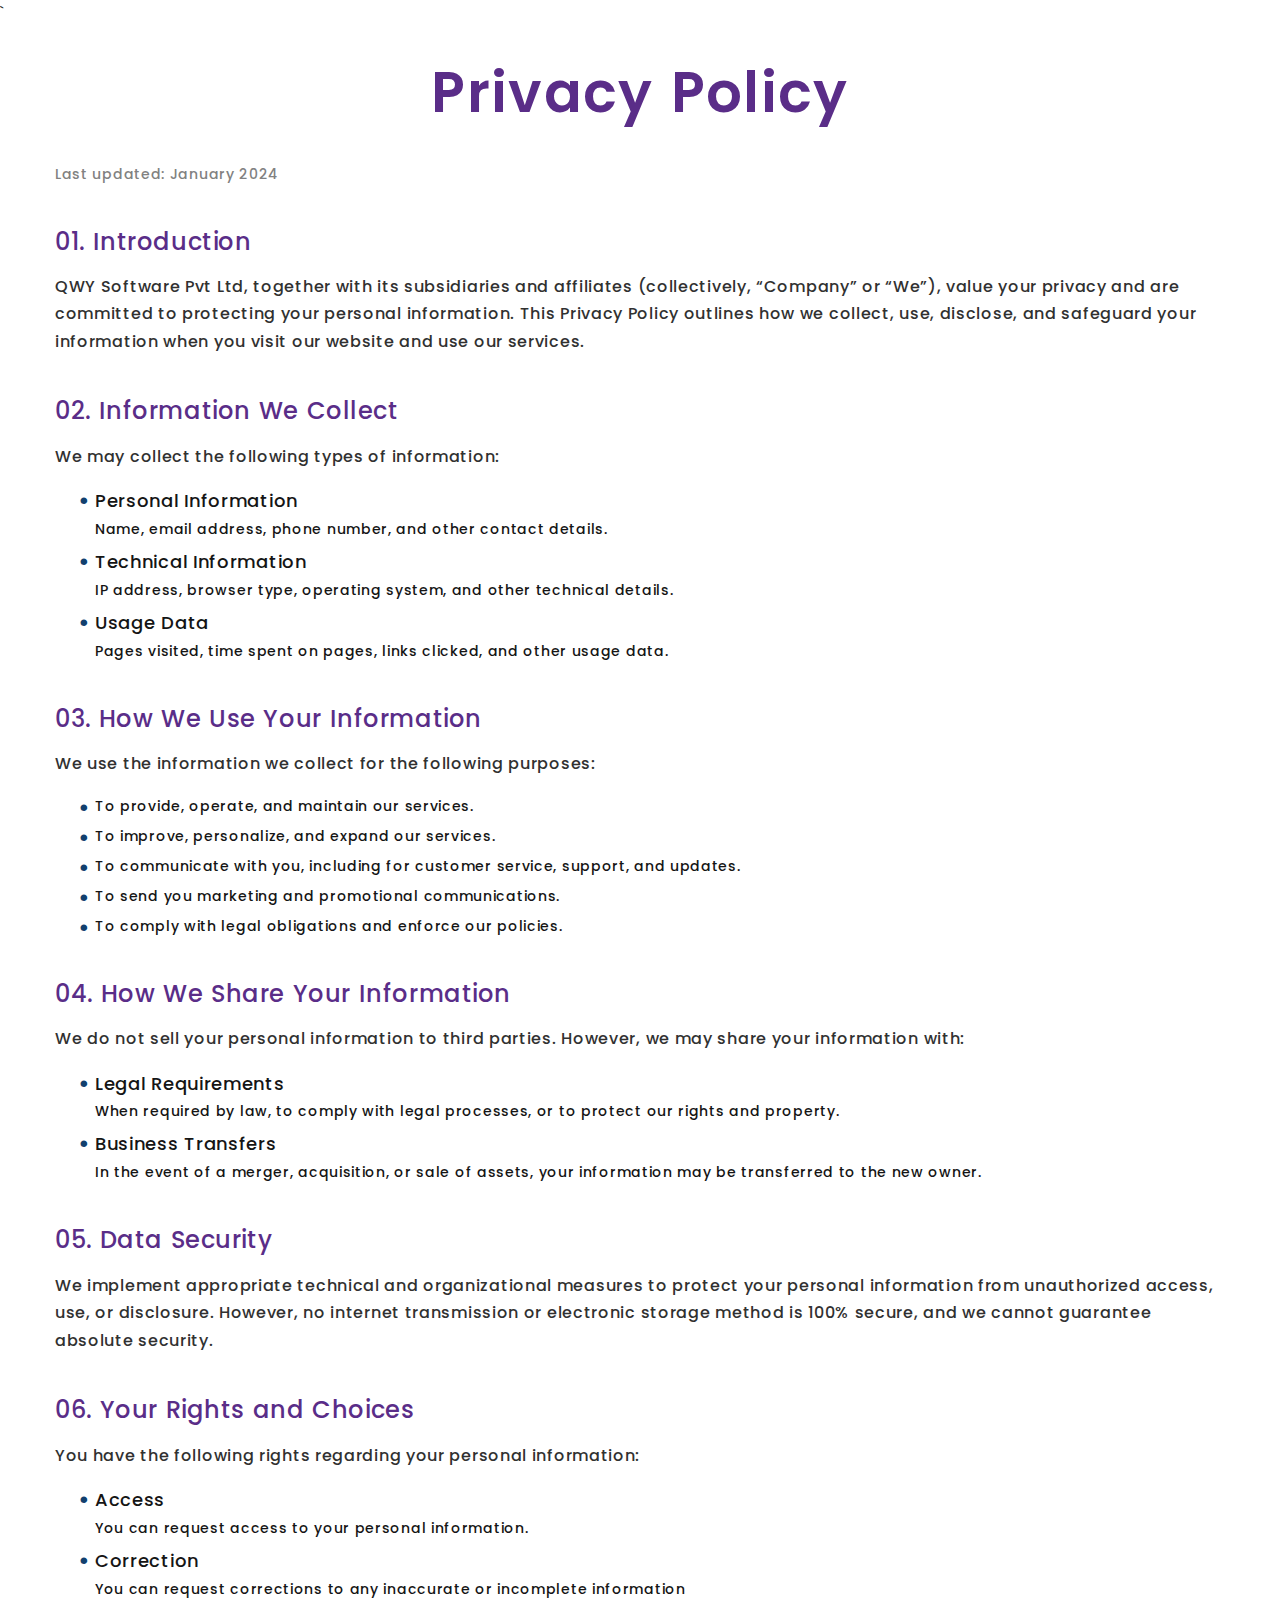
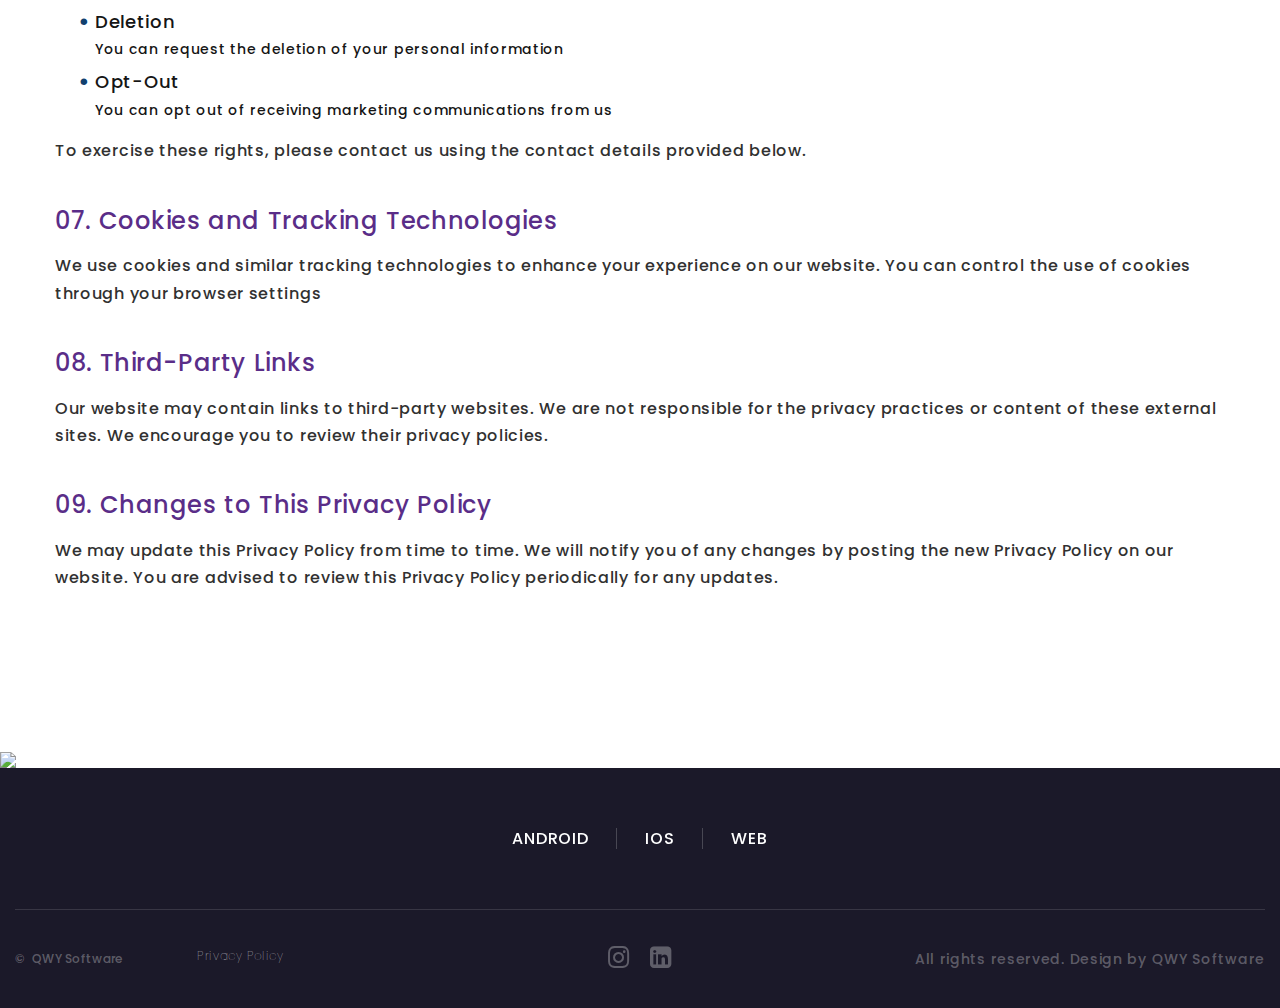
==== commit 3f12e84c: "-#new brand color changes" ====
--- a/privacy_policy.html
+++ b/privacy_policy.html
@@ -4,7 +4,7 @@
   <meta name="viewport"
     content="width=device-width, height=device-height, initial-scale=1.0, maximum-scale=1.0, user-scalable=0">
   <meta http-equiv="X-UA-Compatible" content="IE=edge">
-  <link rel="icon" href="images/icons/favicon.ico" type="image/x-icon">
+  <link rel="icon" href="images/icons/refresh_logo.png" type="image/x-icon">
   <meta charset="utf-8">
   <meta name="description"
     content="A leading software company in Trivandrum, Kerala, specializing in driver management software for efficient delivery applications. Trusted by QWQER India and delivering tailored solutions for your business.">
@@ -58,8 +58,8 @@
               <!-- RD Navbar Toggle-->
               <button class="rd-navbar-toggle" data-rd-navbar-toggle=".rd-navbar-nav-wrap"><span></span></button>
               <!-- RD Navbar Brand-->
-              <div class="rd-navbar-brand"><a class="brand" href="https://qwysoft.com/"><img src="images/qwysoft.png" alt=""
-                    style="width: auto; height: 40px;" /></a></div>
+              <div class="rd-navbar-brand"><a class="brand" href="https://qwysoft.com/"><img src="images/icons/qwy_soft_logo.png" alt=""
+                    style="width: 100%; height: auto;" /></a></div>
             </div>
             <div class="rd-navbar-main-element">
               <div class="rd-navbar-nav-wrap">
--- a/css/style.css
+++ b/css/style.css
@@ -159,7 +159,7 @@
 }
 
 h1 a:hover, h2 a:hover, h3 a:hover, h4 a:hover, h5 a:hover, h6 a:hover, [class*='heading-'] a:hover {
-	color: #10416e;
+	color: #5A2D88;
 }
 
 h1,
@@ -284,7 +284,7 @@
 }
 
 a, a:focus, a:active {
-	color: #10416e;
+	color: #5A2D88;
 }
 
 a:hover {
@@ -397,12 +397,12 @@
 .link-instafeed-3 a,
 .link-instafeed-3 a:focus,
 .link-instafeed-3 a:active {
-	color: #10416e;
+	color: #5A2D88;
 }
 
 .gallery-title a:hover,
 .link-instafeed-3 a:hover {
-	color: #10416e;
+	color: #5A2D88;
 }
 
 /*
@@ -427,7 +427,7 @@
 }
 
 .block-center:hover .block-center-header {
-	background-color: #10416e;
+	background-color: #5A2D88;
 }
 
 .block-center-title {
@@ -442,7 +442,7 @@
 		background-color: #ffffff;
 	}
 	.block-center-header {
-		background-color: #10416e;
+		background-color: #5A2D88;
 	}
 }
 
@@ -458,11 +458,11 @@
 }
 
 .box-icon-creative-2 .box-icon-creative-icon {
-	color: #10416e;
+	color: #5A2D88;
 }
 
 .box-icon-creative-2 .box-icon-creative-title a:hover {
-	color: #10416e;
+	color: #5A2D88;
 }
 
 .box-icon-creative-count {
@@ -489,7 +489,7 @@
 	height: 64px;
 	font-size: 36px;
 	line-height: 64px;
-	color: #10416e;
+	color: #5A2D88;
 }
 
 .box-icon-creative-icon::after {
@@ -532,7 +532,7 @@
 }
 
 .box-icon-creative-title a:hover {
-	color: #10416e;
+	color: #5A2D88;
 }
 
 .box-icon-creative-text {
@@ -542,31 +542,31 @@
 
 @media (min-width: 992px) {
 	.desktop .box-icon-creative:hover .box-icon-creative-icon::after {
-		border-color: #10416e;
+		border-color: #5A2D88;
 		transform: rotate(32deg);
 	}
 	.desktop .box-icon-creative:hover .box-icon-creative-decor {
-		border-color: #10416e;
+		border-color: #5A2D88;
 	}
 	.desktop .box-icon-creative:hover .box-icon-creative-decor:before {
 		height: 100%;
-		background: #10416e;
+		background: #5A2D88;
 	}
 	.desktop .box-icon-creative:hover .box-icon-creative-count {
 		left: 4px;
-		color: #10416e;
+		color: #5A2D88;
 	}
 	.desktop .box-icon-creative-2:hover .box-icon-creative-icon::after {
-		border-color: #10416e;
+		border-color: #5A2D88;
 	}
 	.desktop .box-icon-creative-2:hover .box-icon-creative-decor {
-		border-color: #10416e;
+		border-color: #5A2D88;
 	}
 	.desktop .box-icon-creative-2:hover .box-icon-creative-decor:before {
-		background: #10416e;
+		background: #5A2D88;
 	}
 	.desktop .box-icon-creative-2:hover .box-icon-creative-count {
-		color: #10416e;
+		color: #5A2D88;
 	}
 }
 
@@ -670,7 +670,7 @@
 }
 
 .box-icon-modern-title a:hover {
-	color: #10416e;
+	color: #5A2D88;
 }
 
 .box-icon-modern-big-title {
@@ -782,7 +782,7 @@
 }
 
 .box-icon-classic-2 .box-icon-classic-icon {
-	color: #10416e;
+	color: #5A2D88;
 }
 
 .box-icon-classic-3::before {
@@ -800,7 +800,7 @@
 .box-icon-classic-icon {
 	font-size: 36px;
 	line-height: 1;
-	color: #10416e;
+	color: #5A2D88;
 	transition: all .2s ease-in-out;
 }
 
@@ -813,7 +813,7 @@
 }
 
 .box-icon-classic-title a:hover {
-	color: #10416e;
+	color: #5A2D88;
 }
 
 .box-icon-classic-text {
@@ -839,7 +839,7 @@
 		left: 15px;
 	}
 	.desktop .box-icon-classic-3:hover .box-icon-classic-icon {
-		color: #10416e;
+		color: #5A2D88;
 	}
 }
 
@@ -884,7 +884,7 @@
 .box-icon-leah-icon {
 	font-size: 42px;
 	line-height: 1;
-	color: #10416e;
+	color: #5A2D88;
 }
 
 .box-icon-leah-title {
@@ -904,7 +904,7 @@
 	letter-spacing: .05em;
 	font-family: "Poppins", -apple-system, BlinkMacSystemFont, "Segoe UI", Roboto, "Helvetica Neue", Arial, sans-serif;
 	text-transform: uppercase;
-	color: #10416e;
+	color: #5A2D88;
 	transition: inherit;
 	z-index: 1;
 }
@@ -946,7 +946,7 @@
 		transform: translate3d(0, -10px, 0);
 	}
 	.desktop .box-icon-leah-2:hover .box-icon-leah-count {
-		color: #10416e;
+		color: #5A2D88;
 	}
 }
 
@@ -998,7 +998,7 @@
 }
 
 .box-comment-author a:hover {
-	color: #10416e;
+	color: #5A2D88;
 }
 
 .box-comment-reply {
@@ -1018,11 +1018,11 @@
 }
 
 .box-comment-reply a, .box-comment-reply a:focus, .box-comment-reply a:active {
-	color: #10416e;
+	color: #5A2D88;
 }
 
 .box-comment-reply a:hover {
-	color: #10416e;
+	color: #5A2D88;
 }
 
 .box-comment-time {
@@ -1072,14 +1072,14 @@
 .box-contacts-icon {
 	font-size: 60px;
 	line-height: 1;
-	color: #10416e;
+	color: #5A2D88;
 }
 
 .box-contacts-decor {
 	margin: 30px auto;
 	height: 2px;
 	max-width: 100px;
-	background: #10416e;
+	background: #5A2D88;
 	transition: all .3s ease-in-out;
 }
 
@@ -1094,7 +1094,7 @@
 }
 
 .box-contacts-link a:hover {
-	color: #10416e;
+	color: #5A2D88;
 }
 
 @media (min-width: 992px) {
@@ -1177,7 +1177,7 @@
 }
 
 .box-pricing-black .box-pricing-list > li.active::before {
-	color: #10416e;
+	color: #5A2D88;
 }
 
 .box-pricing-black .button-gray-4, .box-pricing-black .button-gray-4:focus {
@@ -1267,7 +1267,7 @@
 }
 
 .box-pricing-list > li.active::before {
-	color: #10416e;
+	color: #5A2D88;
 }
 
 .box-pricing-list > li + li {
@@ -1287,7 +1287,7 @@
 	text-transform: uppercase;
 	font-family: "Poppins", -apple-system, BlinkMacSystemFont, "Segoe UI", Roboto, "Helvetica Neue", Arial, sans-serif;
 	color: #ffffff;
-	background: #10416e;
+	background: #5A2D88;
 	border-radius: 4px;
 }
 
@@ -1441,8 +1441,8 @@
 		transform: none;
 	}
 	.desktop .box-sportlight:hover .box-sportlight-caption {
-		background: #10416e;
-		border-color: #10416e;
+		background: #5A2D88;
+		border-color: #5A2D88;
 	}
 	.desktop .box-sportlight:hover .box-sportlight-title {
 		color: #ffffff;
@@ -1521,7 +1521,7 @@
 	right: 14px;
 	bottom: 14px;
 	left: 14px;
-	background: #10416e;
+	background: #5A2D88;
 	visibility: hidden;
 	opacity: 0;
 	transition: all .3s ease;
@@ -1562,7 +1562,7 @@
 
 @media (min-width: 992px) {
 	.desktop .box-icon-ruby:hover {
-		border-color: #10416e;
+		border-color: #5A2D88;
 	}
 	.desktop .box-icon-ruby:hover::before {
 		border-color: rgba(255, 255, 255, 0.4);
@@ -1645,7 +1645,7 @@
 }
 
 .box-project-title > span {
-	color: #10416e;
+	color: #5A2D88;
 }
 
 .box-project-text {
@@ -2109,11 +2109,11 @@
 }
 
 .list-marked-secondary > li::before {
-	background: #10416e;
+	background: #5A2D88;
 }
 
 .list-marked-primary > li::before {
-	background: #10416e;
+	background: #5A2D88;
 }
 
 * + .list-marked {
@@ -2165,7 +2165,7 @@
 	min-width: 21px;
 	font-size: 24px;
 	line-height: 24px;
-	color: #10416e;
+	color: #5A2D88;
 }
 
 .list-contacts .fa-envelope {
@@ -2185,7 +2185,7 @@
 }
 
 .list-contacts a:hover {
-	color: #10416e;
+	color: #5A2D88;
 }
 
 .list-contacts li + li {
@@ -2465,7 +2465,7 @@
 	bottom: 0;
 	height: 4px;
 	width: 70px;
-	background: #10416e;
+	background: #5A2D88;
 }
 
 @media (min-width: 576px) {
@@ -2597,12 +2597,12 @@
 
 .button-default:hover, .button-default:active {
 	color: #ffffff;
-	background-color: #10416e;
-	border-color: #10416e;
+	background-color: #5A2D88;
+	border-color: #5A2D88;
 }
 
 .button-default.button-ujarak::before {
-	background: #10416e;
+	background: #5A2D88;
 }
 
 .button-default.button-pipaluk, .button-default.button-pipaluk:focus {
@@ -2611,15 +2611,15 @@
 
 .button-default.button-pipaluk::before, .button-default.button-pipaluk:focus::before {
 	background: #2c343b;
-	border-color: #10416e;
+	border-color: #5A2D88;
 }
 
 .button-default.button-pipaluk::after, .button-default.button-pipaluk:focus::after {
-	border-color: #10416e;
+	border-color: #5A2D88;
 }
 
 .button-default.button-pipaluk:hover, .button-default.button-pipaluk:active {
-	color: #10416e;
+	color: #5A2D88;
 	background: transparent;
 }
 
@@ -2633,36 +2633,36 @@
 }
 
 .button-default.button-wapasha::after, .button-default.button-wapasha:focus::after {
-	border-color: #10416e;
+	border-color: #5A2D88;
 }
 
 .button-default.button-wapasha:hover, .button-default.button-wapasha:active {
-	color: #10416e;
+	color: #5A2D88;
 	background: transparent;
 }
+
 
 .button-primary, .button-primary:focus {
 	color: #ffffff;
-	background-color: #10416e;
-	border-color: #10416e;
-}
-
+	background-color: #5A2D88;
+	border-color: #5A2D88;
+}
 .button-primary:hover, .button-primary:active {
 	color: #ffffff;
 	background-color: #151515;
 	border-color: #151515;
 }
 
-.button-primary.button-ujarak::before {
+/* .button-primary.button-ujarak::before {
 	background: #151515;
-}
+} */
 
 .button-primary.button-pipaluk, .button-primary.button-pipaluk:focus {
 	background: transparent;
 }
 
 .button-primary.button-pipaluk::before, .button-primary.button-pipaluk:focus::before {
-	background: #10416e;
+	background: #5A2D88;
 	border-color: #151515;
 }
 
@@ -2676,12 +2676,12 @@
 }
 
 .button-primary.button-wapasha, .button-primary.button-wapasha:focus {
-	color: #10416e;
+	color: #5A2D88;
 	background: transparent;
 }
 
 .button-primary.button-wapasha::before, .button-primary.button-wapasha:focus::before {
-	border-color: #10416e;
+	border-color: #5A2D88;
 }
 
 .button-primary.button-wapasha::after, .button-primary.button-wapasha:focus::after {
@@ -2701,12 +2701,12 @@
 
 .button-primary-outline:hover, .button-primary-outline:active {
 	color: #ffffff;
-	background-color: #10416e;
-	border-color: #10416e;
+	background-color: #5A2D88;
+	border-color: #5A2D88;
 }
 
 .button-primary-outline.button-ujarak::before {
-	background: #10416e;
+	background: #5A2D88;
 }
 
 .button-primary-outline.button-pipaluk, .button-primary-outline.button-pipaluk:focus {
@@ -2715,15 +2715,15 @@
 
 .button-primary-outline.button-pipaluk::before, .button-primary-outline.button-pipaluk:focus::before {
 	background: #151515;
-	border-color: #10416e;
+	border-color: #5A2D88;
 }
 
 .button-primary-outline.button-pipaluk::after, .button-primary-outline.button-pipaluk:focus::after {
-	border-color: #10416e;
+	border-color: #5A2D88;
 }
 
 .button-primary-outline.button-pipaluk:hover, .button-primary-outline.button-pipaluk:active {
-	color: #10416e;
+	color: #5A2D88;
 	background: transparent;
 }
 
@@ -2737,18 +2737,18 @@
 }
 
 .button-primary-outline.button-wapasha::after, .button-primary-outline.button-wapasha:focus::after {
-	border-color: #10416e;
+	border-color: #5A2D88;
 }
 
 .button-primary-outline.button-wapasha:hover, .button-primary-outline.button-wapasha:active {
-	color: #10416e;
+	color: #5A2D88;
 	background: transparent;
 }
 
 .button-secondary, .button-secondary:focus {
 	color: #ffffff;
-	background-color: #10416e;
-	border-color: #10416e;
+	background-color: #5A2D88;
+	border-color: #5A2D88;
 }
 
 .button-secondary:hover, .button-secondary:active {
@@ -2766,7 +2766,7 @@
 }
 
 .button-secondary.button-pipaluk::before, .button-secondary.button-pipaluk:focus::before {
-	background: #10416e;
+	background: #5A2D88;
 	border-color: #151515;
 }
 
@@ -2780,12 +2780,12 @@
 }
 
 .button-secondary.button-wapasha, .button-secondary.button-wapasha:focus {
-	color: #10416e;
+	color: #5A2D88;
 	background: transparent;
 }
 
 .button-secondary.button-wapasha::before, .button-secondary.button-wapasha:focus::before {
-	border-color: #10416e;
+	border-color: #5A2D88;
 }
 
 .button-secondary.button-wapasha::after, .button-secondary.button-wapasha:focus::after {
@@ -2857,12 +2857,12 @@
 
 .button-white:hover, .button-white:active {
 	color: #ffffff;
-	background-color: #10416e;
-	border-color: #10416e;
+	background-color: #5A2D88;
+	border-color: #5A2D88;
 }
 
 .button-white.button-ujarak::before {
-	background: #10416e;
+	background: #5A2D88;
 }
 
 .button-white.button-pipaluk, .button-white.button-pipaluk:focus {
@@ -2871,15 +2871,15 @@
 
 .button-white.button-pipaluk::before, .button-white.button-pipaluk:focus::before {
 	background: #ffffff;
-	border-color: #10416e;
+	border-color: #5A2D88;
 }
 
 .button-white.button-pipaluk::after, .button-white.button-pipaluk:focus::after {
-	border-color: #10416e;
+	border-color: #5A2D88;
 }
 
 .button-white.button-pipaluk:hover, .button-white.button-pipaluk:active {
-	color: #10416e;
+	color: #5A2D88;
 	background: transparent;
 }
 
@@ -2893,11 +2893,11 @@
 }
 
 .button-white.button-wapasha::after, .button-white.button-wapasha:focus::after {
-	border-color: #10416e;
+	border-color: #5A2D88;
 }
 
 .button-white.button-wapasha:hover, .button-white.button-wapasha:active {
-	color: #10416e;
+	color: #5A2D88;
 	background: transparent;
 }
 
@@ -3065,12 +3065,12 @@
 
 .button-gray-8:hover, .button-gray-8:active {
 	color: #ffffff;
-	background-color: #10416e;
-	border-color: #10416e;
+	background-color: #5A2D88;
+	border-color: #5A2D88;
 }
 
 .button-gray-8.button-ujarak::before {
-	background: #10416e;
+	background: #5A2D88;
 }
 
 .button-gray-8.button-pipaluk, .button-gray-8.button-pipaluk:focus {
@@ -3079,15 +3079,15 @@
 
 .button-gray-8.button-pipaluk::before, .button-gray-8.button-pipaluk:focus::before {
 	background: #353535;
-	border-color: #10416e;
+	border-color: #5A2D88;
 }
 
 .button-gray-8.button-pipaluk::after, .button-gray-8.button-pipaluk:focus::after {
-	border-color: #10416e;
+	border-color: #5A2D88;
 }
 
 .button-gray-8.button-pipaluk:hover, .button-gray-8.button-pipaluk:active {
-	color: #10416e;
+	color: #5A2D88;
 	background: transparent;
 }
 
@@ -3101,11 +3101,11 @@
 }
 
 .button-gray-8.button-wapasha::after, .button-gray-8.button-wapasha:focus::after {
-	border-color: #10416e;
+	border-color: #5A2D88;
 }
 
 .button-gray-8.button-wapasha:hover, .button-gray-8.button-wapasha:active {
-	color: #10416e;
+	color: #5A2D88;
 	background: transparent;
 }
 
@@ -3325,12 +3325,12 @@
 
 .button-default-outline:hover, .button-default-outline:active {
 	color: #ffffff;
-	background-color: #10416e;
-	border-color: #10416e;
+	background-color: #5A2D88;
+	border-color: #5A2D88;
 }
 
 .button-default-outline.button-ujarak::before {
-	background: #10416e;
+	background: #5A2D88;
 }
 
 .button-default-outline.button-pipaluk, .button-default-outline.button-pipaluk:focus {
@@ -3339,15 +3339,15 @@
 
 .button-default-outline.button-pipaluk::before, .button-default-outline.button-pipaluk:focus::before {
 	background: transparent;
-	border-color: #10416e;
+	border-color: #5A2D88;
 }
 
 .button-default-outline.button-pipaluk::after, .button-default-outline.button-pipaluk:focus::after {
-	border-color: #10416e;
+	border-color: #5A2D88;
 }
 
 .button-default-outline.button-pipaluk:hover, .button-default-outline.button-pipaluk:active {
-	color: #10416e;
+	color: #5A2D88;
 	background: transparent;
 }
 
@@ -3361,11 +3361,11 @@
 }
 
 .button-default-outline.button-wapasha::after, .button-default-outline.button-wapasha:focus::after {
-	border-color: #10416e;
+	border-color: #5A2D88;
 }
 
 .button-default-outline.button-wapasha:hover, .button-default-outline.button-wapasha:active {
-	color: #10416e;
+	color: #5A2D88;
 	background: transparent;
 }
 
@@ -3377,12 +3377,12 @@
 
 .button-default-outline-2:hover, .button-default-outline-2:active {
 	color: #ffffff;
-	background-color: #10416e;
-	border-color: #10416e;
+	background-color: #5A2D88;
+	border-color: #5A2D88;
 }
 
 .button-default-outline-2.button-ujarak::before {
-	background: #10416e;
+	background: #5A2D88;
 }
 
 .button-default-outline-2.button-pipaluk, .button-default-outline-2.button-pipaluk:focus {
@@ -3391,15 +3391,15 @@
 
 .button-default-outline-2.button-pipaluk::before, .button-default-outline-2.button-pipaluk:focus::before {
 	background: transparent;
-	border-color: #10416e;
+	border-color: #5A2D88;
 }
 
 .button-default-outline-2.button-pipaluk::after, .button-default-outline-2.button-pipaluk:focus::after {
-	border-color: #10416e;
+	border-color: #5A2D88;
 }
 
 .button-default-outline-2.button-pipaluk:hover, .button-default-outline-2.button-pipaluk:active {
-	color: #10416e;
+	color: #5A2D88;
 	background: transparent;
 }
 
@@ -3413,11 +3413,11 @@
 }
 
 .button-default-outline-2.button-wapasha::after, .button-default-outline-2.button-wapasha:focus::after {
-	border-color: #10416e;
+	border-color: #5A2D88;
 }
 
 .button-default-outline-2.button-wapasha:hover, .button-default-outline-2.button-wapasha:active {
-	color: #10416e;
+	color: #5A2D88;
 	background: transparent;
 }
 
@@ -3429,12 +3429,12 @@
 
 .button-white-outline:hover, .button-white-outline:active {
 	color: #ffffff;
-	background-color: #10416e;
-	border-color: #10416e;
+	background-color: #5A2D88;
+	border-color: #5A2D88;
 }
 
 .button-white-outline.button-ujarak::before {
-	background: #10416e;
+	background: #5A2D88;
 }
 
 .button-white-outline.button-pipaluk, .button-white-outline.button-pipaluk:focus {
@@ -3443,15 +3443,15 @@
 
 .button-white-outline.button-pipaluk::before, .button-white-outline.button-pipaluk:focus::before {
 	background: transparent;
-	border-color: #10416e;
+	border-color: #5A2D88;
 }
 
 .button-white-outline.button-pipaluk::after, .button-white-outline.button-pipaluk:focus::after {
-	border-color: #10416e;
+	border-color: #5A2D88;
 }
 
 .button-white-outline.button-pipaluk:hover, .button-white-outline.button-pipaluk:active {
-	color: #10416e;
+	color: #5A2D88;
 	background: transparent;
 }
 
@@ -3465,11 +3465,11 @@
 }
 
 .button-white-outline.button-wapasha::after, .button-white-outline.button-wapasha:focus::after {
-	border-color: #10416e;
+	border-color: #5A2D88;
 }
 
 .button-white-outline.button-wapasha:hover, .button-white-outline.button-wapasha:active {
-	color: #10416e;
+	color: #5A2D88;
 	background: transparent;
 }
 
@@ -3480,7 +3480,7 @@
 
 .button-ghost:hover {
 	color: #ffffff;
-	background: #10416e;
+	background: #5A2D88;
 }
 
 .button-facebook, .button-facebook:focus {
@@ -3664,7 +3664,7 @@
 	left: 0;
 	width: 101%;
 	height: 101%;
-	background: #10416e;
+	background: #5A2D88;
 	z-index: -1;
 	opacity: 0;
 	transform: scale3d(0.7, 1, 1);
@@ -3798,8 +3798,8 @@
 
 .btn-primary, .btn-primary:active, .btn-primary:focus {
 	color: #ffffff;
-	background: #10416e;
-	border-color: #10416e;
+	background: #5A2D88;
+	border-color: #5A2D88;
 }
 
 .btn-primary:hover {
@@ -3968,18 +3968,18 @@
 
 .button-primary-gradient, .button-primary-gradient:focus {
 	color: #ffffff;
-	background-color: #10416e;
+	background-color: #5A2D88;
 	border-color: transparent;
 }
 
 .button-primary-gradient:hover, .button-primary-gradient:active {
 	color: #ffffff;
-	background-color: #10416e;
+	background-color: #5A2D88;
 	border-color: transparent;
 }
 
 .button-primary-gradient.button-ujarak::before {
-	background: #10416e;
+	background: #5A2D88;
 }
 
 .button-primary-gradient.button-pipaluk, .button-primary-gradient.button-pipaluk:focus {
@@ -3987,7 +3987,7 @@
 }
 
 .button-primary-gradient.button-pipaluk::before, .button-primary-gradient.button-pipaluk:focus::before {
-	background: #10416e;
+	background: #5A2D88;
 	border-color: transparent;
 }
 
@@ -4084,7 +4084,7 @@
 }
 
 .form-wrap.has-focus .form-input {
-	border-color: #10416e;
+	border-color: #5A2D88;
 }
 
 .form-wrap + * {
@@ -4119,7 +4119,7 @@
 }
 
 .form-input-price {
-	border-bottom: 2px solid #10416e;
+	border-bottom: 2px solid #5A2D88;
 }
 
 .form-input-disabled {
@@ -4347,7 +4347,7 @@
 	width: 21px;
 	height: 21px;
 	margin: 0;
-	color: #10416e;
+	color: #5A2D88;
 	border: 1px solid #e1e1e1;
 	border-radius: 3px;
 	background: #fefefe;
@@ -4380,7 +4380,7 @@
 	width: 21px;
 	height: 21px;
 	margin: 0;
-	color: #10416e;
+	color: #5A2D88;
 	border: 1px solid #e1e1e1;
 	border-radius: 3px;
 	background: #fefefe;
@@ -4403,7 +4403,7 @@
 }
 
 .toggle-custom:checked ~ .checkbox-custom-dummy::after {
-	background: #10416e;
+	background: #5A2D88;
 	transform: translate(20px, -50%);
 }
 
@@ -4589,7 +4589,7 @@
 }
 
 .box-form .form-input.form-input-price {
-	border-bottom-color: #10416e;
+	border-bottom-color: #5A2D88;
 	padding-bottom: 11px;
 }
 
@@ -4612,11 +4612,11 @@
 }
 
 .box-form .button.button-ujarak:not([class*='button-secondary'])::before {
-	background: #10416e;
+	background: #5A2D88;
 }
 
 .box-form .button.button-ujarak:not([class*='button-secondary']):hover, .box-form .button.button-ujarak:not([class*='button-secondary']):active {
-	border-color: #10416e;
+	border-color: #5A2D88;
 }
 
 .box-form .form-wrap + * {
@@ -4724,7 +4724,7 @@
 }
 
 .post-classic-comments a:hover {
-	color: #10416e;
+	color: #5A2D88;
 }
 
 .post-classic-comments span + * {
@@ -4751,11 +4751,11 @@
 }
 
 .post-classic-author a, .post-classic-author a:focus, .post-classic-author a:active {
-	color: #10416e;
+	color: #5A2D88;
 }
 
 .post-classic-author a:hover {
-	color: #10416e;
+	color: #5A2D88;
 }
 
 .post-classic-figure {
@@ -4863,7 +4863,7 @@
 	bottom: 0;
 	left: 0;
 	padding: 5px 17px 0 1px;
-	color: #10416e;
+	color: #5A2D88;
 	font-size: 21px;
 	line-height: 1;
 	letter-spacing: .025em;
@@ -4993,11 +4993,11 @@
 }
 
 .post-creative-author a:hover {
-	color: #10416e;
+	color: #5A2D88;
 }
 
 .post-creative-time {
-	color: #10416e;
+	color: #5A2D88;
 }
 
 .post-creative-figure {
@@ -5057,11 +5057,11 @@
 }
 
 .post-aria-2 .post-aria-time {
-	color: #10416e;
+	color: #5A2D88;
 }
 
 .post-aria-2 .post-aria-list-social .icon::after {
-	background: #10416e;
+	background: #5A2D88;
 }
 
 .post-aria-figure {
@@ -5099,7 +5099,7 @@
 	letter-spacing: .02em;
 	text-transform: uppercase;
 	font-family: "Poppins", -apple-system, BlinkMacSystemFont, "Segoe UI", Roboto, "Helvetica Neue", Arial, sans-serif;
-	color: #10416e;
+	color: #5A2D88;
 }
 
 .post-aria-list-social {
@@ -5136,7 +5136,7 @@
 	bottom: 0;
 	left: 0;
 	border-radius: inherit;
-	background: #10416e;
+	background: #5A2D88;
 	transform: scale(0);
 	transform-origin: 50% 0;
 	transition: all .3s ease;
@@ -5304,7 +5304,7 @@
 }
 
 .list-categories a:hover {
-	color: #10416e;
+	color: #5A2D88;
 }
 
 .list-categories a::before {
@@ -5314,12 +5314,12 @@
 	left: 0;
 	width: 0;
 	height: 3px;
-	background: #10416e;
+	background: #5A2D88;
 	transition: all .2s ease;
 }
 
 .list-categories a.active {
-	color: #10416e;
+	color: #5A2D88;
 }
 
 .list-categories a.active::before {
@@ -5406,19 +5406,19 @@
 }
 
 .badge-primary > div {
-	background: #10416e;
+	background: #5A2D88;
 }
 
 .badge-primary > svg {
-	fill: #10416e;
+	fill: #5A2D88;
 }
 
 .badge-secondary > div {
-	background: #10416e;
+	background: #5A2D88;
 }
 
 .badge-secondary > svg {
-	fill: #10416e;
+	fill: #5A2D88;
 }
 
 .badge-secondary-3 > div {
@@ -5446,11 +5446,11 @@
 }
 
 .badge-white:focus > div, .badge-white:hover > div {
-	background: #10416e;
+	background: #5A2D88;
 }
 
 .badge-white:focus > svg, .badge-white:hover > svg {
-	fill: #10416e;
+	fill: #5A2D88;
 }
 
 .badge-pink > div {
@@ -5493,7 +5493,7 @@
 }
 
 .post-minimal-title a:hover {
-	color: #10416e;
+	color: #5A2D88;
 }
 
 @media (min-width: 992px) {
@@ -5519,11 +5519,11 @@
 }
 
 .post-minimal-2-title a, .post-minimal-2-title a:focus, .post-minimal-2-title a:active {
-	color: #10416e;
+	color: #5A2D88;
 }
 
 .post-minimal-2-title a:hover {
-	color: #10416e;
+	color: #5A2D88;
 }
 
 .post-minimal-2-time {
@@ -5567,7 +5567,7 @@
 }
 
 .blog-post-tags a:hover {
-	color: #10416e;
+	color: #5A2D88;
 }
 
 .blog-post-tags a::after {
@@ -5690,7 +5690,7 @@
 }
 
 .quote-classic-cite {
-	color: #10416e;
+	color: #5A2D88;
 }
 
 .quote-classic-big {
@@ -5775,7 +5775,7 @@
 }
 
 .quote-modern-2 .quote-modern-status {
-	color: #10416e;
+	color: #5A2D88;
 }
 
 .quote-modern-figure {
@@ -5788,7 +5788,7 @@
 }
 
 .quote-modern-status {
-	color: #10416e;
+	color: #5A2D88;
 }
 
 * + .quote-modern-status {
@@ -5876,7 +5876,7 @@
 }
 
 .quote-creative-cite {
-	color: #10416e;
+	color: #5A2D88;
 	font-weight: 400;
 }
 
@@ -6119,11 +6119,11 @@
 }
 
 .quote-lisa-2 .quote-lisa-text::before, .quote-lisa-2 .quote-lisa-text::after {
-	color: #10416e;
+	color: #5A2D88;
 }
 
 .quote-lisa-2 .quote-lisa-cite a:hover {
-	color: #10416e;
+	color: #5A2D88;
 }
 
 .quote-lisa-2 .quote-lisa-status {
@@ -6147,7 +6147,7 @@
 	font-size: 48px;
 	line-height: 1;
 	font-family: "Poppins", -apple-system, BlinkMacSystemFont, "Segoe UI", Roboto, "Helvetica Neue", Arial, sans-serif;
-	color: #10416e;
+	color: #5A2D88;
 }
 
 .quote-lisa-text::before {
@@ -6168,11 +6168,11 @@
 }
 
 .quote-lisa-cite a:hover {
-	color: #10416e;
+	color: #5A2D88;
 }
 
 .quote-lisa-status {
-	color: #10416e;
+	color: #5A2D88;
 }
 
 * + .quote-lisa-status {
@@ -6239,11 +6239,11 @@
 }
 
 .quote-minimal-source a, .quote-minimal-source a:focus, .quote-minimal-source a:active {
-	color: #10416e;
+	color: #5A2D88;
 }
 
 .quote-minimal-source a:hover {
-	color: #10416e;
+	color: #5A2D88;
 }
 
 * + .quote-minimal {
@@ -6264,7 +6264,7 @@
 	margin-left: auto;
 	margin-right: auto;
 	padding-top: 10px;
-	background-image: url(../images/icons/Q30.png);
+	/* background-image: url(../images/icons/Q30.png); */
 	background-repeat: no-repeat;
 	background-position: 50% 0;
 }
@@ -6373,11 +6373,11 @@
 }
 
 .thumbnail-classic-title-wrap .icon:hover {
-	color: #10416e;
+	color: #5A2D88;
 }
 
 .thumbnail-classic-title {
-	color: #10416e;
+	color: #5A2D88;
 }
 
 .thumbnail-classic-title a, .thumbnail-classic-title a:focus, .thumbnail-classic-title a:active {
@@ -6588,7 +6588,7 @@
 	letter-spacing: .075em;
 	font-family: "Poppins", -apple-system, BlinkMacSystemFont, "Segoe UI", Roboto, "Helvetica Neue", Arial, sans-serif;
 	text-transform: uppercase;
-	color: #10416e;
+	color: #5A2D88;
 	transition-delay: .5s;
 }
 
@@ -6839,7 +6839,7 @@
 
 .thumbnail-mary-time {
 	font-weight: 400;
-	color: #10416e;
+	color: #5A2D88;
 }
 
 .owl-timeline .thumbnail-mary-decor {
@@ -6849,7 +6849,7 @@
 	width: 14px;
 	height: 14px;
 	border-radius: 50%;
-	background: #10416e;
+	background: #5A2D88;
 }
 
 .owl-timeline .thumbnail-mary-decor::before, .owl-timeline .thumbnail-mary-decor::after {
@@ -7277,7 +7277,7 @@
 }
 
 .project-minimal-title a:hover {
-	color: #10416e;
+	color: #5A2D88;
 }
 
 .project-minimal-text {
@@ -7483,15 +7483,15 @@
 }
 
 .footer-classic-2 .footer-list-category a:hover {
-	color: #10416e;
+	color: #5A2D88;
 }
 
 .footer-classic-2 .footer-list-category a:hover span::before {
-	border-right-color: #10416e;
+	border-right-color: #5A2D88;
 }
 
 .footer-classic-2 .footer-list-category a:hover span::after {
-	background-color: #10416e;
+	background-color: #5A2D88;
 }
 
 .box-footer {
@@ -7511,7 +7511,7 @@
 }
 
 .box-footer a:hover {
-	color: #10416e;
+	color: #5A2D88;
 }
 
 .box-footer .form-wrap + * {
@@ -7623,12 +7623,12 @@
 }
 
 .box-footer-2 .footer-contacts .icon {
-	color: #10416e;
+	color: #5A2D88;
 }
 
 .box-footer-form {
 	padding: 30px 20px;
-	background: #10416e;
+	background: #5A2D88;
 }
 
 .box-footer-form .form-input {
@@ -7937,7 +7937,7 @@
 	min-width: 21px;
 	font-size: 24px;
 	line-height: 24px;
-	color: #10416e;
+	color: #5A2D88;
 }
 
 .footer-contacts .fa-envelope {
@@ -7977,7 +7977,7 @@
 }
 
 .footer-contacts a:hover {
-	color: #10416e;
+	color: #5A2D88;
 }
 
 .footer-contacts li + li {
@@ -8044,7 +8044,7 @@
 }
 
 .footer-link-list a:hover {
-	color: #10416e;
+	color: #5A2D88;
 }
 
 @media (min-width: 768px) {
@@ -8096,7 +8096,7 @@
 }
 
 .footer-corporate .list-marked a:hover {
-	color: #10416e;
+	color: #5A2D88;
 }
 
 .footer-corporate .button {
@@ -8164,7 +8164,7 @@
 }
 
 .footer-corporate-2 .post-minimal-2-title a, .footer-corporate-2 .post-minimal-2-title a:focus, .footer-corporate-2 .post-minimal-2-title a:active {
-	color: #10416e;
+	color: #5A2D88;
 }
 
 .footer-corporate-2 .post-minimal-2-title a:hover {
@@ -8246,7 +8246,7 @@
 }
 
 .footer-list-category-2 a:hover {
-	color: #10416e;
+	color: #5A2D88;
 }
 
 @media (max-width: 767px) {
@@ -8411,7 +8411,7 @@
 	width: 8px;
 	height: 8px;
 	border-radius: 50%;
-	background: #10416e;
+	background: #5A2D88;
 	transform: translate(-50%, -50%);
 	transition: all .2s ease-in-out;
 }
@@ -8643,7 +8643,7 @@
 }
 
 .product-title a:hover {
-	color: #10416e;
+	color: #5A2D88;
 }
 
 .product-price {
@@ -8653,7 +8653,7 @@
 	line-height: 1;
 	letter-spacing: .075em;
 	font-family: "Poppins", -apple-system, BlinkMacSystemFont, "Segoe UI", Roboto, "Helvetica Neue", Arial, sans-serif;
-	color: #10416e;
+	color: #5A2D88;
 }
 
 .product-price-old {
@@ -8772,7 +8772,7 @@
 }
 
 .product-minimal-title a:hover {
-	color: #10416e;
+	color: #5A2D88;
 }
 
 .product-minimal-price {
@@ -8782,7 +8782,7 @@
 	line-height: 1;
 	letter-spacing: .075em;
 	font-family: "Poppins", -apple-system, BlinkMacSystemFont, "Segoe UI", Roboto, "Helvetica Neue", Arial, sans-serif;
-	color: #10416e;
+	color: #5A2D88;
 }
 
 .product-minimal:hover .product-minimal-figure::before {
@@ -8846,7 +8846,7 @@
 }
 
 .list-shop-filter li > span {
-	color: #10416e;
+	color: #5A2D88;
 	letter-spacing: .075em;
 }
 
@@ -8914,7 +8914,7 @@
 	line-height: 1;
 	letter-spacing: .05em;
 	font-family: "Poppins", -apple-system, BlinkMacSystemFont, "Segoe UI", Roboto, "Helvetica Neue", Arial, sans-serif;
-	color: #10416e;
+	color: #5A2D88;
 }
 
 .list-description {
@@ -8956,7 +8956,7 @@
 }
 
 .social-list .icon:hover {
-	color: #10416e;
+	color: #5A2D88;
 }
 
 .box-rating .icon {
@@ -9262,7 +9262,7 @@
 }
 
 .box-categories-list li:hover::before {
-	border-left-color: #10416e;
+	border-left-color: #5A2D88;
 }
 
 .box-categories-list a, .box-categories-list a:focus, .box-categories-list a:active {
@@ -9270,7 +9270,7 @@
 }
 
 .box-categories-list a:hover {
-	color: #10416e;
+	color: #5A2D88;
 }
 
 * + .box-categories-list {
@@ -9354,7 +9354,7 @@
 }
 
 .product-big-reviews:hover {
-	color: #10416e;
+	color: #5A2D88;
 }
 
 .product-big-text {
@@ -9391,7 +9391,7 @@
 	left: 14px;
 	width: 400%;
 	height: 100%;
-	background: #10416e;
+	background: #5A2D88;
 	transform: skew(45deg);
 	transform-origin: 50% 100%;
 	will-change: transform;
@@ -9852,7 +9852,7 @@
 }
 
 .services-modern-title a:hover {
-	color: #10416e;
+	color: #5A2D88;
 }
 
 .services-modern-counter {
@@ -9882,7 +9882,7 @@
 	}
 	.desktop .services-modern:hover .services-modern-counter {
 		transform: translate3d(-50%, -10px, 0);
-		color: #10416e;
+		color: #5A2D88;
 	}
 }
 
@@ -10090,7 +10090,7 @@
 		border-color: #6386ff;
 	}
 	.desktop .team-modern-2:hover .team-modern-figure::before {
-		border-color: #10416e;
+		border-color: #5A2D88;
 	}
 }
 
@@ -10203,7 +10203,7 @@
 		transition-delay: .2s, .35s;
 	}
 	.desktop .team-creative:hover .team-creative-status {
-		color: #10416e;
+		color: #5A2D88;
 	}
 }
 
@@ -10259,7 +10259,7 @@
 	width: 43px;
 	height: 43px;
 	border-radius: 50%;
-	color: #10416e;
+	color: #5A2D88;
 	background: #ffffff;
 	transform: translate3d(-50%, 0, 0);
 	transition: all .3s ease-in-out;
@@ -10285,14 +10285,14 @@
 		transform: none;
 	}
 	.desktop .team-nikki:hover .team-nikki-caption {
-		background: #10416e;
+		background: #5A2D88;
 	}
 	.desktop .team-nikki:hover .team-nikki-name,
 	.desktop .team-nikki:hover .team-nikki-status {
 		color: #ffffff;
 	}
 	.desktop .team-nikki:hover .team-nikki-arrow {
-		background: #10416e;
+		background: #5A2D88;
 		color: #ffffff;
 	}
 	.desktop .team-nikki:hover .team-nikki-arrow::before {
@@ -10580,11 +10580,11 @@
 }
 
 .text-primary {
-	color: #10416e;
+	color: #5A2D88;
 }
 
 .text-secondary {
-	color: #10416e;
+	color: #5A2D88;
 }
 
 .text-gray-500 {
@@ -10621,7 +10621,7 @@
 		-webkit-text-fill-color: transparent;
 		background: -webkit-linear-gradient(transparent, transparent);
 		background: -o-linear-gradient(transparent, transparent);
-		background: linear-gradient(-62deg, #45476f, #10416e);
+		background: linear-gradient(-62deg, #45476f, #5A2D88);
 		-webkit-background-clip: text;
 	}
 	.text-img > span {
@@ -11411,11 +11411,11 @@
 }
 
 .context-dark .button-secondary.button-ujarak::before, .bg-gray-dark .button-secondary.button-ujarak::before, .bg-primary .button-secondary.button-ujarak::before {
-	background: #10416e;
+	background: #5A2D88;
 }
 
 .context-dark .button-secondary.button-ujarak:hover, .bg-gray-dark .button-secondary.button-ujarak:hover, .bg-primary .button-secondary.button-ujarak:hover, .context-dark .button-secondary.button-ujarak:active, .bg-gray-dark .button-secondary.button-ujarak:active, .bg-primary .button-secondary.button-ujarak:active {
-	border-color: #10416e;
+	border-color: #5A2D88;
 }
 
 .footer-variant-2.context-dark, .footer-variant-2.bg-gray-dark, .footer-variant-2.bg-primary {
@@ -11518,7 +11518,7 @@
 .footer-corporate.context-dark .footer-corporate-bottom-panel a:hover,
 .footer-corporate.bg-gray-dark .footer-corporate-bottom-panel a:hover,
 .footer-corporate.bg-primary .footer-corporate-bottom-panel a:hover {
-	color: #10416e;
+	color: #5A2D88;
 }
 
 .footer-minimal.context-dark .rights, .footer-minimal.bg-gray-dark .rights, .footer-minimal.bg-primary .rights, .footer-corporate.context-dark .rights, .footer-corporate.bg-gray-dark .rights, .footer-corporate.bg-primary .rights {
@@ -11526,24 +11526,24 @@
 }
 
 .footer-minimal.context-dark .button-gray-31.button-ujarak::before, .footer-minimal.bg-gray-dark .button-gray-31.button-ujarak::before, .footer-minimal.bg-primary .button-gray-31.button-ujarak::before, .footer-corporate.context-dark .button-gray-31.button-ujarak::before, .footer-corporate.bg-gray-dark .button-gray-31.button-ujarak::before, .footer-corporate.bg-primary .button-gray-31.button-ujarak::before {
-	background: #10416e;
+	background: #5A2D88;
 }
 
 .footer-minimal.context-dark .button-gray-31.button-ujarak:hover, .footer-minimal.bg-gray-dark .button-gray-31.button-ujarak:hover, .footer-minimal.bg-primary .button-gray-31.button-ujarak:hover, .footer-minimal.context-dark .button-gray-31.button-ujarak:active, .footer-minimal.bg-gray-dark .button-gray-31.button-ujarak:active, .footer-minimal.bg-primary .button-gray-31.button-ujarak:active, .footer-corporate.context-dark .button-gray-31.button-ujarak:hover, .footer-corporate.bg-gray-dark .button-gray-31.button-ujarak:hover, .footer-corporate.bg-primary .button-gray-31.button-ujarak:hover, .footer-corporate.context-dark .button-gray-31.button-ujarak:active, .footer-corporate.bg-gray-dark .button-gray-31.button-ujarak:active, .footer-corporate.bg-primary .button-gray-31.button-ujarak:active {
 	color: #ffffff;
-	border-color: #10416e;
+	border-color: #5A2D88;
 }
 
 .footer-corporate-2.context-dark .footer-contacts .icon, .footer-corporate-2.bg-gray-dark .footer-contacts .icon, .footer-corporate-2.bg-primary .footer-contacts .icon {
-	color: #10416e;
+	color: #5A2D88;
 }
 
 .footer-corporate-2.context-dark .button-gray-31.button-ujarak::before, .footer-corporate-2.bg-gray-dark .button-gray-31.button-ujarak::before, .footer-corporate-2.bg-primary .button-gray-31.button-ujarak::before {
-	background: #10416e;
+	background: #5A2D88;
 }
 
 .footer-corporate-2.context-dark .button-gray-31.button-ujarak:hover, .footer-corporate-2.bg-gray-dark .button-gray-31.button-ujarak:hover, .footer-corporate-2.bg-primary .button-gray-31.button-ujarak:hover, .footer-corporate-2.context-dark .button-gray-31.button-ujarak:active, .footer-corporate-2.bg-gray-dark .button-gray-31.button-ujarak:active, .footer-corporate-2.bg-primary .button-gray-31.button-ujarak:active {
-	border-color: #10416e;
+	border-color: #5A2D88;
 }
 
 .context-dark .post-minimal-2-time, .bg-gray-dark .post-minimal-2-time, .bg-primary .post-minimal-2-time {
@@ -11559,11 +11559,11 @@
 }
 
 .context-dark .video-modern-subtitle, .bg-gray-dark .video-modern-subtitle, .bg-primary .video-modern-subtitle {
-	color: #10416e;
+	color: #5A2D88;
 }
 
 .context-dark .title-decoration-lines-left::before, .bg-gray-dark .title-decoration-lines-left::before, .bg-primary .title-decoration-lines-left::before {
-	background: #10416e;
+	background: #5A2D88;
 }
 
 .context-dark .text-gray-500, .bg-gray-dark .text-gray-500, .bg-primary .text-gray-500 {
@@ -11869,7 +11869,7 @@
 }
 
 p.rights a:hover {
-	color: #10416e;
+	color: #5A2D88;
 }
 
 [style*='z-index: 1000;'] {
@@ -12425,7 +12425,7 @@
 	display: block;
 	width: 40px;
 	height: 40px;
-	background-color: #10416e;
+	background-color: #5A2D88;
 	animation: loaderBlock 1.2s infinite ease-in-out both;
 }
 
@@ -12476,7 +12476,7 @@
 		transform: rotate(0);
 	}
 	55% {
-		background-color: #10416e;
+		background-color: #5A2D88;
 	}
 	100% {
 		transform: rotate(90deg);
@@ -12488,7 +12488,7 @@
 		transform: rotate(0);
 	}
 	55% {
-		background-color: #10416e;
+		background-color: #5A2D88;
 	}
 	100% {
 		transform: rotate(-90deg);
@@ -12509,7 +12509,7 @@
 	font-size: 20px;
 	line-height: 38px;
 	color: #ffffff;
-	background: #10416e;
+	background: #5A2D88;
 	overflow: hidden;
 	text-align: center;
 	text-decoration: none;
@@ -12519,7 +12519,7 @@
 
 .ui-to-top:hover {
 	color: #ffffff;
-	background: #111111;
+	background: #33175B;
 	text-decoration: none;
 }
 
@@ -12737,7 +12737,7 @@
 	padding-right: 50px;
 	font-size: 16px;
 	letter-spacing: 0;
-	color: #10416e;
+	color: #5A2D88;
 }
 
 .rd-navbar-search .form-input {
@@ -12770,7 +12770,7 @@
 }
 
 .rd-navbar-search .rd-search-form-submit:hover {
-	color: #10416e;
+	color: #5A2D88;
 }
 
 .rd-navbar-search-toggle {
@@ -12805,21 +12805,21 @@
 }
 
 .rd-navbar-static .rd-nav-item.focus .rd-nav-link, .rd-navbar-static .rd-nav-item.opened .rd-nav-link {
-	color: #10416e;
+	color: #5A2D88;
 	background: transparent;
 }
 
 .rd-navbar-static .rd-nav-item.focus > .rd-navbar-submenu-toggle, .rd-navbar-static .rd-nav-item.opened > .rd-navbar-submenu-toggle {
-	color: #10416e;
+	color: #5A2D88;
 }
 
 .rd-navbar-static .rd-nav-item.active .rd-nav-link {
-	color: #10416e;
+	color: #5A2D88;
 	background: transparent;
 }
 
 .rd-navbar-static .rd-nav-item.active > .rd-navbar-submenu-toggle {
-	color: #10416e;
+	color: #5A2D88;
 }
 
 .rd-navbar-static .rd-nav-item.focus > .rd-navbar-submenu-toggle::before,
@@ -12844,7 +12844,7 @@
 }
 
 .rd-navbar-static .rd-nav-item > .rd-navbar-submenu-toggle:hover {
-	color: #10416e;
+	color: #5A2D88;
 }
 
 .rd-navbar-static .rd-nav-item > .rd-navbar-submenu {
@@ -12867,7 +12867,7 @@
 }
 
 .rd-navbar-static .rd-nav-link:hover {
-	color: #10416e;
+	color: #5A2D88;
 }
 
 .rd-navbar-static .rd-menu {
@@ -12957,7 +12957,7 @@
 	height: 26px;
 	font-size: 0;
 	line-height: 0;
-	background: #10416e;
+	background: #5A2D88;
 	transition: all .15s ease;
 	visibility: hidden;
 	opacity: 0;
@@ -13068,7 +13068,7 @@
 }
 
 .rd-navbar-static .rd-megamenu-list-link:hover {
-	color: #10416e;
+	color: #5A2D88;
 	background: transparent;
 }
 
@@ -13161,7 +13161,7 @@
 }
 
 .rd-navbar-static .rd-navbar-search-toggle:hover {
-	color: #10416e;
+	color: #5A2D88;
 }
 
 .rd-navbar-static.rd-navbar--is-clone {
@@ -13297,11 +13297,11 @@
 	font-size: 14px;
 	font-family: "Maven Pro", -apple-system, BlinkMacSystemFont, "Segoe UI", Roboto, "Helvetica Neue", Arial, sans-serif;
 	font-weight: 500;
-	color: #10416e;
+	color: #5A2D88;
 }
 
 .rd-navbar-basket:hover {
-	color: #10416e;
+	color: #5A2D88;
 }
 
 .rd-navbar-basket-wrap {
@@ -13450,7 +13450,7 @@
 }
 
 .rd-navbar-share-list-item a:hover {
-	color: #10416e;
+	color: #5A2D88;
 }
 
 .rd-navbar-share-list-item .icon {
@@ -13459,7 +13459,7 @@
 }
 
 .rd-navbar-share:hover {
-	color: #10416e;
+	color: #5A2D88;
 }
 
 .rd-navbar-project-hamburger {
@@ -13519,7 +13519,7 @@
 	}
 	50% {
 		width: 50%;
-		background: #10416e;
+		background: #5A2D88;
 	}
 	100% {
 		width: 100%;
@@ -13532,7 +13532,7 @@
 	}
 	50% {
 		width: 50%;
-		background: #10416e;
+		background: #5A2D88;
 	}
 	100% {
 		width: 100%;
@@ -13600,7 +13600,7 @@
 	left: 0;
 	height: inherit;
 	width: inherit;
-	background: #10416e;
+	background: #5A2D88;
 	transform: translateX(-100%);
 	animation: pagOutX .3s;
 }
@@ -13678,6 +13678,9 @@
 	display: inline-block;
 }
 
+.rd-navbar-brand{
+	width: 175px;
+}
 .rd-navbar-fixed .rd-navbar-brand {
 	position: relative;
 	margin-left: 6px;
@@ -14077,7 +14080,7 @@
 
 .rd-navbar-fixed .rd-nav-item:hover .rd-nav-link, .rd-navbar-fixed .rd-nav-item.focus .rd-nav-link, .rd-navbar-fixed .rd-nav-item.active .rd-nav-link, .rd-navbar-fixed .rd-nav-item.opened .rd-nav-link {
 	color: #ffffff;
-	background: #10416e;
+	background: #5A2D88;
 }
 
 .rd-navbar-fixed .rd-nav-item:hover > .rd-navbar-submenu-toggle, .rd-navbar-fixed .rd-nav-item.focus > .rd-navbar-submenu-toggle, .rd-navbar-fixed .rd-nav-item.active > .rd-navbar-submenu-toggle, .rd-navbar-fixed .rd-nav-item.opened > .rd-navbar-submenu-toggle {
@@ -14105,11 +14108,11 @@
 .rd-navbar-fixed .rd-navbar-dropdown > li.active > a,
 .rd-navbar-fixed .rd-navbar-dropdown > li.opened > a {
 	color: #ffffff;
-	background: #10416e;
+	background: #5A2D88;
 }
 
 .rd-navbar-fixed .rd-navbar-megamenu .rd-megamenu-title {
-	color: #10416e;
+	color: #5A2D88;
 }
 
 .rd-navbar-fixed .rd-navbar-megamenu .rd-megamenu-title::after {
@@ -14121,7 +14124,7 @@
 }
 
 .rd-navbar-fixed .rd-navbar-megamenu .rd-megamenu-title a:hover {
-	color: #10416e;
+	color: #5A2D88;
 }
 
 .rd-navbar-fixed .rd-navbar-submenu-toggle {
@@ -14133,7 +14136,7 @@
 }
 
 .rd-navbar-fixed .rd-navbar-search .rd-search-form-submit:hover {
-	color: #10416e;
+	color: #5A2D88;
 }
 
 .rd-navbar-fixed .rd-navbar-search-toggle {
@@ -14141,7 +14144,7 @@
 }
 
 .rd-navbar-fixed .rd-navbar-search-toggle:hover {
-	color: #10416e;
+	color: #5A2D88;
 }
 
 .rd-navbar-fixed .rd-navbar-collapse {
@@ -14248,7 +14251,7 @@
 }
 
 .rd-navbar-sidebar .rd-nav-item.active .rd-nav-link {
-	color: #10416e;
+	color: #5A2D88;
 }
 
 .rd-navbar-sidebar .rd-nav-item .rd-nav-link,
@@ -14275,7 +14278,7 @@
 }
 
 .rd-navbar-sidebar .rd-nav-link:hover {
-	color: #10416e;
+	color: #5A2D88;
 }
 
 .rd-navbar-sidebar .rd-navbar-submenu .opened > .rd-navbar-submenu-toggle::after {
@@ -14335,7 +14338,7 @@
 
 .rd-navbar-sidebar .rd-nav-item > .rd-navbar-submenu-toggle:hover,
 .rd-navbar-sidebar .rd-nav-item .rd-navbar--has-dropdown > .rd-navbar-submenu-toggle:hover {
-	color: #10416e;
+	color: #5A2D88;
 }
 
 .rd-navbar-sidebar .rd-nav-item > .rd-navbar-submenu-toggle::after,
@@ -14401,7 +14404,7 @@
 	height: 26px;
 	font-size: 0;
 	line-height: 0;
-	background: #10416e;
+	background: #5A2D88;
 	transition: all .15s ease;
 	visibility: hidden;
 	opacity: 0;
@@ -14473,7 +14476,7 @@
 }
 
 .rd-navbar-sidebar .rd-navbar-dropdown .rd-navbar--has-dropdown.opened > .rd-navbar-submenu-toggle {
-	color: #10416e;
+	color: #5A2D88;
 }
 
 .rd-navbar-sidebar .rd-navbar-dropdown .rd-navbar--has-dropdown.opened > .rd-navbar-submenu-toggle::after {
@@ -14575,7 +14578,7 @@
 
 @media (min-width: 1200px) {
 	.rd-navbar-classic.rd-navbar-static .rd-navbar-main {
-		padding-top: 24px;
+		/* padding-top: 24px; */
 		padding-right: 68px;
 		padding-bottom: 20px;
 	}
@@ -14723,7 +14726,7 @@
 	left: 0;
 	height: 3px;
 	width: 100%;
-	background: #10416e;
+	background: #5A2D88;
 	opacity: 0;
 	visibility: hidden;
 	transform: translateY(5px);
@@ -14790,20 +14793,20 @@
 }
 
 .rd-navbar-classic-2.rd-navbar-static .rd-nav-link::before {
-	background: #10416e;
+	background: #5A2D88;
 }
 
 .rd-navbar-classic-2.rd-navbar-static .rd-navbar-dropdown li > a::before,
 .rd-navbar-classic-2.rd-navbar-static .rd-megamenu-list li > a::before {
-	background: #10416e;
+	background: #5A2D88;
 }
 
 .rd-navbar-classic-2 .rd-navbar-basket span {
-	color: #10416e;
+	color: #5A2D88;
 }
 
 .rd-navbar-classic-2 .rd-navbar-share-list-item a:hover {
-	color: #10416e;
+	color: #5A2D88;
 }
 
 .rd-navbar-classic-2 .project-hamburger:hover > * {
@@ -14875,7 +14878,7 @@
 }
 
 .link-instafeed a:hover {
-	color: #10416e;
+	color: #5A2D88;
 }
 
 @media (min-width: 576px) {
@@ -15099,7 +15102,7 @@
 .swiper-button-prev:hover::after,
 .swiper-button-next:hover::after {
 	border-radius: 50%;
-	background: #10416e;
+	background: #5A2D88;
 }
 
 @media (min-width: 768px) {
@@ -15123,7 +15126,7 @@
 .swiper-button-prev:before {
 	margin-left: -4px;
 	border-width: 5px 8px 5px 0;
-	border-right-color: #10416e;
+	border-right-color: #5A2D88;
 }
 
 .swiper-button-prev:hover::before {
@@ -15147,7 +15150,7 @@
 .swiper-button-next:before {
 	margin-right: -4px;
 	border-width: 5px 0 5px 8px;
-	border-left-color: #10416e;
+	border-left-color: #5A2D88;
 }
 
 .swiper-button-next:hover::before {
@@ -15203,11 +15206,11 @@
 }
 
 .swiper-pagination-bullet:hover, .swiper-pagination-bullet:focus {
-	background: #10416e;
+	background: #5A2D88;
 }
 
 .swiper-pagination-bullet-active {
-	background: #10416e;
+	background: #5A2D88;
 }
 
 .swiper-pagination-style-2 .swiper-pagination {
@@ -15236,7 +15239,7 @@
 
 .swiper-pagination-style-2 .swiper-pagination-bullet::after {
 	opacity: 0;
-	background: #10416e;
+	background: #5A2D88;
 	transform: translateY(-200%);
 	transition: transform 0.3s ease, opacity 0.3s ease, visibility 0s 0.3s;
 }
@@ -15246,7 +15249,7 @@
 }
 
 .swiper-pagination-style-2 .swiper-pagination-bullet:hover::before, .swiper-pagination-style-2 .swiper-pagination-bullet:focus::before {
-	background: #10416e;
+	background: #5A2D88;
 }
 
 .swiper-pagination-style-2 .swiper-pagination-bullet-active {
@@ -15383,7 +15386,7 @@
 .swiper-slider-classic .swiper-pagination-bullet::after {
 	transform: translateX(-100%);
 	animation: pagOutX .3s;
-	background: #10416e;
+	background: #5A2D88;
 }
 
 .swiper-slider-classic .swiper-pagination-bullet:hover, .swiper-slider-classic .swiper-pagination-bullet.swiper-pagination-bullet-active {
@@ -15467,19 +15470,19 @@
 }
 
 .swiper-slider-classic-2 .swiper-pagination__fraction-index {
-	color: #10416e;
+	color: #5A2D88;
 }
 
 .swiper-slider-classic-2 .swiper-pagination-bullet::after {
-	background: #10416e;
+	background: #5A2D88;
 }
 
 .swiper-slider-classic-2 .context-dark .button.button-ujarak::before {
-	background: #10416e;
+	background: #5A2D88;
 }
 
 .swiper-slider-classic-2 .context-dark .button.button-ujarak:hover, .swiper-slider-classic-2 .context-dark .button.button-ujarak:active {
-	border-color: #10416e;
+	border-color: #5A2D88;
 }
 
 .swiper-slider-classic-2 .button {
@@ -15537,7 +15540,7 @@
 }
 
 .swiper-pagination__fraction-index {
-	color: #10416e;
+	color: #5A2D88;
 }
 
 .swiper-pagination__divider {
@@ -15917,7 +15920,7 @@
 }
 
 .swiper-slider-corporate .swiper-pagination-bullet::after {
-	background: #10416e;
+	background: #5A2D88;
 }
 
 .swiper-slider-corporate .swiper-pagination-bullet:hover::before {
@@ -15931,7 +15934,7 @@
 .swiper-slider-corporate h6 {
 	font-weight: 400;
 	letter-spacing: .15em;
-	color: #10416e;
+	color: #5A2D88;
 }
 
 .swiper-slider-corporate h6 + h2 {
@@ -16021,7 +16024,7 @@
 	left: 50%;
 	width: 6px;
 	height: 6px;
-	background: #10416e;
+	background: #5A2D88;
 	transform: translate3d(-50%, -400%, 0);
 	transition: all .2s ease;
 }
@@ -16031,7 +16034,7 @@
 	right: -3px;
 	bottom: -3px;
 	left: -3px;
-	border: 3px solid #10416e;
+	border: 3px solid #5A2D88;
 	transform: scale(1.6);
 	transition: all .3s ease;
 }
@@ -16064,11 +16067,11 @@
 }
 
 .swiper-slider-tara .button.button-ujarak:not([class*='button-primary'])::before {
-	background: #10416e;
+	background: #5A2D88;
 }
 
 .swiper-slider-tara .button.button-ujarak:not([class*='button-primary']):hover, .swiper-slider-tara .button.button-ujarak:not([class*='button-primary']):active {
-	border-color: #10416e;
+	border-color: #5A2D88;
 }
 
 .swiper-slider-tara * + .swiper-title {
@@ -16299,11 +16302,11 @@
 	width: 0;
 	height: 2px;
 	transition: .4s;
-	background: #10416e;
+	background: #5A2D88;
 }
 
 .isotope-filters-modern .inline-list a:hover {
-	color: #10416e;
+	color: #5A2D88;
 }
 
 .isotope-filters-modern .inline-list a.active::after {
@@ -16436,12 +16439,12 @@
 }
 
 [class*='isotope-filters-list'] a:hover {
-	color: #10416e;
+	color: #5A2D88;
 }
 
 [class*='isotope-filters-list'] a.active {
 	color: #ffffff;
-	background: #10416e;
+	background: #5A2D88;
 }
 
 @media (min-width: 992px) {
@@ -16498,20 +16501,20 @@
 		color: inherit;
 	}
 	.isotope-filters-list a:hover {
-		color: #10416e;
+		color: #5A2D88;
 	}
 	.isotope-filters-list a.active {
-		color: #10416e;
+		color: #5A2D88;
 		background: transparent;
 	}
 	.isotope-filters-list-2 a, .isotope-filters-list-2 a:focus, .isotope-filters-list-2 a:active {
 		color: inherit;
 	}
 	.isotope-filters-list-2 a:hover {
-		color: #10416e;
+		color: #5A2D88;
 	}
 	.isotope-filters-list-2 a.active {
-		color: #10416e;
+		color: #5A2D88;
 	}
 	.isotope-filters-list-classic {
 		text-align: right;
@@ -16555,7 +16558,7 @@
 		transform: scaleY(0);
 	}
 	.isotope-filters-list-classic li a:hover, .isotope-filters-list-classic li a.active {
-		color: #10416e;
+		color: #5A2D88;
 		background: transparent;
 		border-color: transparent;
 	}
@@ -16563,10 +16566,10 @@
 		transform: none;
 	}
 	.isotope-filters-list-classic li a:hover::before, .isotope-filters-list-classic li a.active::before {
-		border-color: #10416e transparent #10416e transparent;
+		border-color: #5A2D88 transparent #5A2D88 transparent;
 	}
 	.isotope-filters-list-classic li a:hover::after, .isotope-filters-list-classic li a.active::after {
-		border-color: transparent #10416e transparent #10416e;
+		border-color: transparent #5A2D88 transparent #5A2D88;
 	}
 	.isotope-filters .isotope-filters-toggle {
 		display: none;
@@ -16751,10 +16754,10 @@
 	}
 	.tabs-line .nav-link:hover,
 	.tabs-line .nav-link.active {
-		color: #10416e;
+		color: #5A2D88;
 	}
 	.tabs-line .nav-link.active {
-		border-color: #10416e;
+		border-color: #5A2D88;
 	}
 }
 
@@ -16845,7 +16848,7 @@
 		border-color: transparent;
 	}
 	.tabs-corporate .nav-link.active {
-		border-color: transparent transparent #10416e transparent;
+		border-color: transparent transparent #5A2D88 transparent;
 	}
 }
 
@@ -16901,7 +16904,7 @@
 		left: 0;
 		height: 3px;
 		width: 0;
-		background: #10416e;
+		background: #5A2D88;
 		transition: .22s ease;
 	}
 	.tabs-horizontal.tabs-line .nav-link-big {
@@ -16912,7 +16915,7 @@
 	}
 	.tabs-horizontal.tabs-line .nav-link.active,
 	.tabs-horizontal.tabs-line .nav-link:hover {
-		color: #10416e;
+		color: #5A2D88;
 	}
 	.tabs-horizontal.tabs-line .nav-link.active::after {
 		width: 100%;
@@ -16971,7 +16974,7 @@
 	}
 	.tabs-vertical.tabs-line .nav-link.active,
 	.tabs-vertical.tabs-line .nav-link:hover {
-		color: #10416e;
+		color: #5A2D88;
 	}
 	.tabs-vertical.tabs-line .nav-item + .nav-item {
 		border-top: 1px solid #e1e1e1;
@@ -17087,7 +17090,7 @@
 }
 
 .card-corporate .card-title a:hover {
-	color: #10416e;
+	color: #5A2D88;
 }
 
 .card-corporate .card-title a.collapsed {
@@ -17118,7 +17121,7 @@
 	width: 40px;
 	height: 40px;
 	border-radius: 50%;
-	border: 4px solid #10416e;
+	border: 4px solid #5A2D88;
 	transform: translate3d(0, -50%, 0);
 	transition: .33s all ease;
 }
@@ -17187,11 +17190,11 @@
 }
 
 .card-corporate-2 .card-arrow {
-	border-color: #10416e;
+	border-color: #5A2D88;
 }
 
 .card-corporate-2 .card-arrow::before, .card-corporate-2 .card-arrow::after {
-	background: #10416e;
+	background: #5A2D88;
 }
 
 /*
@@ -17223,7 +17226,7 @@
 }
 
 .counter-modern-2 .counter-modern-decor {
-	background: #10416e;
+	background: #5A2D88;
 }
 
 .counter-modern-number {
@@ -17242,7 +17245,7 @@
 	width: 100%;
 	height: 2px;
 	margin: 16px 0 16px auto;
-	background: #10416e;
+	background: #5A2D88;
 	transition: all .3s ease;
 }
 
@@ -17932,7 +17935,7 @@
 
 .owl-prev:hover,
 .owl-next:hover {
-	color: #10416e;
+	color: #5A2D88;
 }
 
 .owl-prev {
@@ -18005,7 +18008,7 @@
 
 .owl-dot::after {
 	opacity: 0;
-	background: #10416e;
+	background: #5A2D88;
 	transform: translateY(-200%);
 	transition: transform 0.3s ease, opacity 0.3s ease, visibility 0s 0.3s;
 }
@@ -18110,13 +18113,13 @@
 
 .owl-classic .owl-prev:hover::before,
 .owl-classic .owl-next:hover::before {
-	background-color: #10416e;
+	background-color: #5A2D88;
 }
 
 .owl-classic .owl-prev:hover::after,
 .owl-classic .owl-next:hover::after {
-	border-left-color: #10416e;
-	border-right-color: #10416e;
+	border-left-color: #5A2D88;
+	border-right-color: #5A2D88;
 }
 
 .owl-classic .owl-prev {
@@ -18254,19 +18257,19 @@
 }
 
 .owl-posts .owl-dot::after {
-	background: #10416e;
+	background: #5A2D88;
 }
 
 .owl-posts .owl-dot:hover::before, .owl-posts .owl-dot:focus::before {
-	background: #10416e;
+	background: #5A2D88;
 }
 
 .owl-posts-2 .owl-dot::after {
-	background: #10416e;
+	background: #5A2D88;
 }
 
 .owl-posts-2 .owl-dot:hover::before, .owl-posts-2 .owl-dot:focus::before {
-	background: #10416e;
+	background: #5A2D88;
 }
 
 .owl-services .owl-stage-outer {
@@ -18502,8 +18505,8 @@
 	height: 33px;
 	font-size: 22px;
 	line-height: 25px;
-	color: #10416e;
-	border: 4px solid #10416e;
+	color: #5A2D88;
+	border: 4px solid #5A2D88;
 	border-radius: 50%;
 	transform: none;
 	transition: all .25s ease-in-out;
@@ -18511,7 +18514,7 @@
 
 .owl-custom-nav .owl-prev:hover,
 .owl-custom-nav .owl-next:hover {
-	border-color: #10416e;
+	border-color: #5A2D88;
 }
 
 .owl-style-1 .owl-stage-outer {
@@ -18877,7 +18880,7 @@
 }
 
 .lg-outer .lg-thumb-item.active {
-	border-color: #10416e;
+	border-color: #5A2D88;
 }
 
 .lg-outer .lg-thumb-item img {
@@ -19036,7 +19039,7 @@
 }
 
 .lg-progress-bar .lg-progress {
-	background-color: #10416e;
+	background-color: #5A2D88;
 	height: 5px;
 	width: 0;
 }
@@ -19795,7 +19798,7 @@
 }
 
 .select2-container-active {
-	border: 1px solid #10416e;
+	border: 1px solid #5A2D88;
 }
 
 .select2-container,
@@ -19895,7 +19898,7 @@
 }
 
 .select2-drop-active {
-	border: 1px solid #10416e;
+	border: 1px solid #5A2D88;
 	border-top: 0;
 }
 
@@ -19906,7 +19909,7 @@
 }
 
 .select2-drop.select2-drop-above.select2-drop-active {
-	border: 1px solid #10416e;
+	border: 1px solid #5A2D88;
 }
 
 .select2-search {
@@ -19990,7 +19993,7 @@
 
 .select2-results .select2-highlighted {
 	color: #ffffff;
-	background: #10416e;
+	background: #5A2D88;
 }
 
 .select2-results li em {
@@ -20012,7 +20015,7 @@
 */
 .select2-results .select2-disabled.select2-highlighted {
 	color: #ffffff;
-	background: #10416e;
+	background: #5A2D88;
 	display: list-item;
 	cursor: default;
 }
@@ -20229,7 +20232,7 @@
 }
 
 .stepper-arrow:hover {
-	color: #10416e;
+	color: #5A2D88;
 }
 
 .stepper-arrow.up {
@@ -20380,3 +20383,14 @@
 .modal-body {
 	padding: 29px 30px 35px;
 }
+
+.gradiant_btn{
+	background: linear-gradient(to right, #EE4567, #5A2D88) !important; 
+    border: 0px;
+
+}
+.gradiant_btn:hover, .gradiant_btn:active{
+	color: #ffffff;
+	background-color: #33175B;
+	border: 0px;
+}
--- a/css/privacy_policy.css
+++ b/css/privacy_policy.css
@@ -1,8 +1,11 @@
 :root {
-    --header-color: #11406E;
+    --header-color: #5A2D88;
     --last-color: #818181;
     --content-color: 313131
 
+  }
+  .rd-navbar-brand .brand{
+    width: 175px;
   }
 .privacy_policy .header{
     text-align: center;
